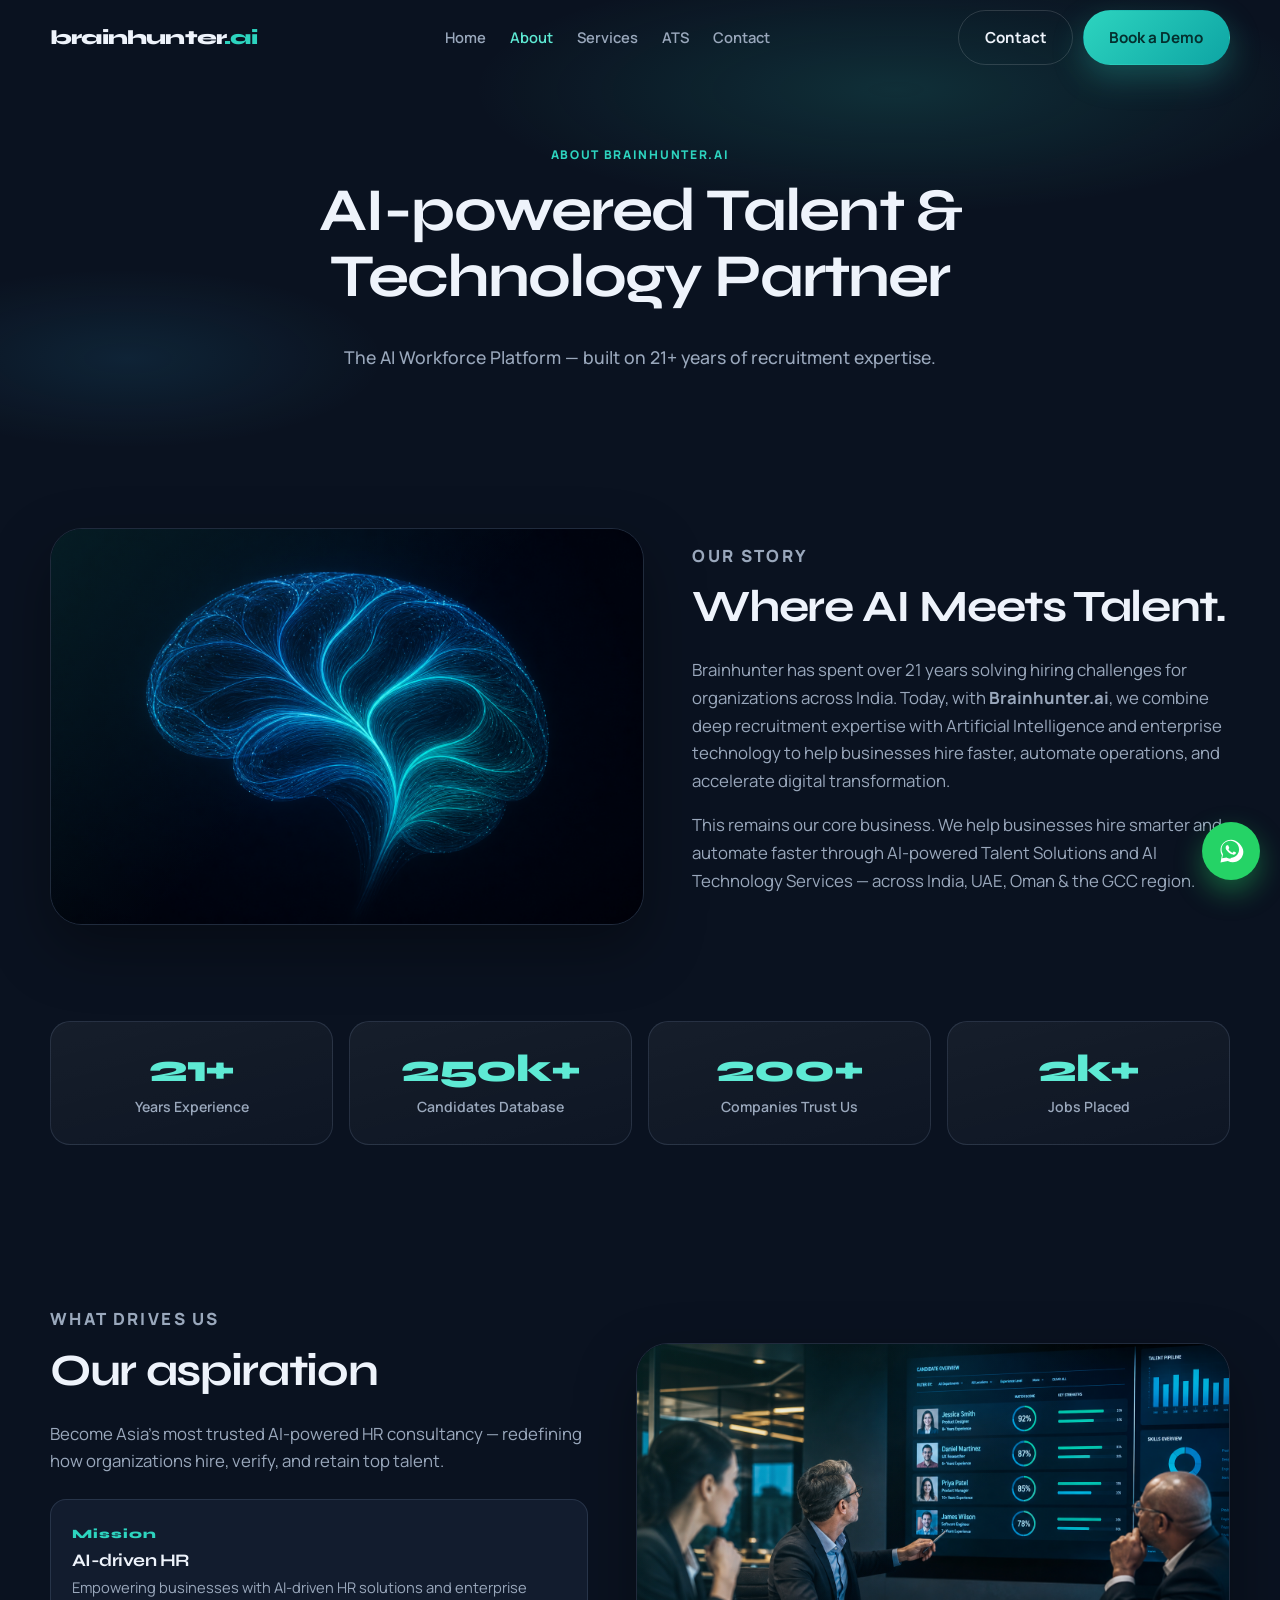
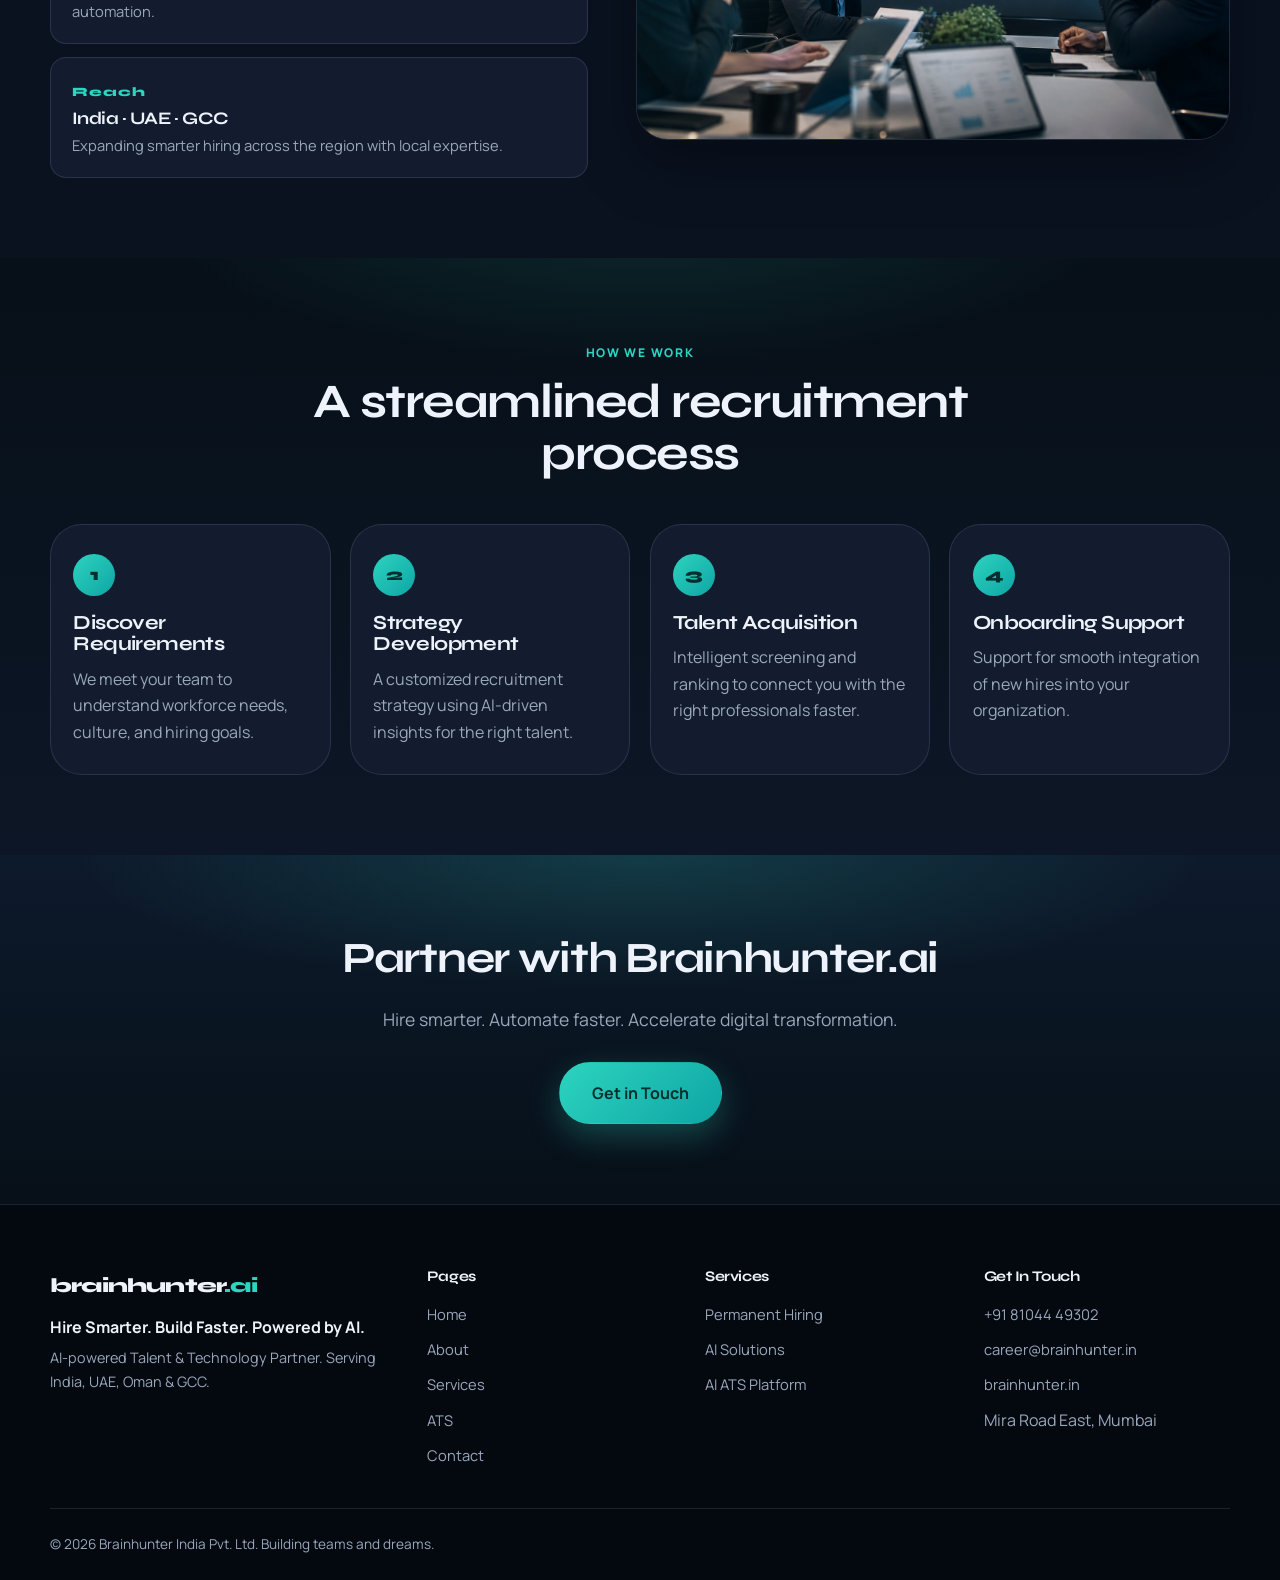
==== about.html @ 352e3fd1 "Redesign Brainhunter.ai with modern creative UI and AI hero video Full-site dark creative redesign w" ====
<!DOCTYPE html>
<html lang="en">
<head>
  <meta charset="UTF-8" />
  <meta name="viewport" content="width=device-width, initial-scale=1.0" />
  <title>About — Brainhunter.ai</title>
  <meta name="description" content="Brainhunter has spent over 21 years solving hiring challenges. Brainhunter.ai combines recruitment expertise with AI and enterprise technology." />
  <link rel="icon" href="assets/favicon.svg" type="image/svg+xml" />
  <link rel="preconnect" href="https://fonts.googleapis.com" />
  <link rel="preconnect" href="https://fonts.gstatic.com" crossorigin />
  <link href="https://fonts.googleapis.com/css2?family=Manrope:wght@400;500;600;700;800&family=Syne:wght@600;700;800&display=swap" rel="stylesheet" />
  <link rel="stylesheet" href="css/styles.css" />
</head>
<body data-page="about">
  <header class="site-header" id="top">
    <div class="container header-inner">
      <a class="logo" href="index.html" aria-label="Brainhunter.ai home">
        <span class="logo-name">brainhunter<span class="logo-dot">.ai</span></span>
      </a>
      <nav class="nav" id="nav" aria-label="Primary">
        <a href="index.html" data-nav="home">Home</a>
        <a href="about.html" data-nav="about">About</a>
        <a href="services.html" data-nav="services">Services</a>
        <a href="ats.html" data-nav="ats">ATS</a>
        <a href="contact.html" data-nav="contact">Contact</a>
      </nav>
      <div class="header-actions">
        <a class="btn btn-ghost" href="contact.html">Contact</a>
        <a class="btn btn-primary" href="contact.html">Book a Demo</a>
        <button class="nav-toggle" id="navToggle" aria-label="Open menu" aria-expanded="false"><span></span><span></span><span></span></button>
      </div>
    </div>
  </header>

  <main>
    <section class="page-hero">
      <div class="container page-hero-inner reveal">
        <p class="eyebrow">About Brainhunter.ai</p>
        <h1>AI-powered Talent &amp; Technology Partner</h1>
        <p class="page-lead">The AI Workforce Platform — built on 21+ years of recruitment expertise.</p>
      </div>
    </section>

    <section class="split">
      <div class="container split-grid">
        <div class="split-media reveal">
          <img src="assets/img-neural.jpg" alt="Abstract neural pathways representing Brainhunter AI" />
        </div>
        <div class="split-copy reveal">
          <p class="eyebrow">Our Story</p>
          <h2>Where AI Meets Talent.</h2>
          <p>
            Brainhunter has spent over 21 years solving hiring challenges for organizations across India.
            Today, with <strong>Brainhunter.ai</strong>, we combine deep recruitment expertise with Artificial Intelligence
            and enterprise technology to help businesses hire faster, automate operations, and accelerate digital transformation.
          </p>
          <p>
            This remains our core business. We help businesses hire smarter and automate faster through
            AI-powered Talent Solutions and AI Technology Services — across India, UAE, Oman &amp; the GCC region.
          </p>
        </div>
      </div>
    </section>

    <section class="stats">
      <div class="container stats-grid">
        <div class="stat reveal"><div class="stat-value">21+</div><div class="stat-label">Years Experience</div></div>
        <div class="stat reveal"><div class="stat-value">250k+</div><div class="stat-label">Candidates Database</div></div>
        <div class="stat reveal"><div class="stat-value">200+</div><div class="stat-label">Companies Trust Us</div></div>
        <div class="stat reveal"><div class="stat-value">2k+</div><div class="stat-label">Jobs Placed</div></div>
      </div>
    </section>

    <section class="split">
      <div class="container split-grid reverse">
        <div class="split-media reveal">
          <img src="assets/img-talent.jpg" alt="Recruitment and talent strategy collaboration" />
        </div>
        <div class="split-copy reveal">
          <p class="eyebrow">What Drives Us</p>
          <h2>Our aspiration</h2>
          <p>Become Asia’s most trusted AI-powered HR consultancy — redefining how organizations hire, verify, and retain top talent.</p>
          <div class="pillars">
            <div class="pillar"><span class="pillar-num">Mission</span><h3>AI-driven HR</h3><p>Empowering businesses with AI-driven HR solutions and enterprise automation.</p></div>
            <div class="pillar"><span class="pillar-num">Reach</span><h3>India · UAE · GCC</h3><p>Expanding smarter hiring across the region with local expertise.</p></div>
          </div>
        </div>
      </div>
    </section>

    <section class="how band-dark">
      <div class="container">
        <div class="section-head reveal">
          <p class="eyebrow">How We Work</p>
          <h2>A streamlined recruitment process</h2>
        </div>
        <ol class="steps">
          <li class="step reveal"><span class="step-num">1</span><h3>Discover Requirements</h3><p>We meet your team to understand workforce needs, culture, and hiring goals.</p></li>
          <li class="step reveal"><span class="step-num">2</span><h3>Strategy Development</h3><p>A customized recruitment strategy using AI-driven insights for the right talent.</p></li>
          <li class="step reveal"><span class="step-num">3</span><h3>Talent Acquisition</h3><p>Intelligent screening and ranking to connect you with the right professionals faster.</p></li>
          <li class="step reveal"><span class="step-num">4</span><h3>Onboarding Support</h3><p>Support for smooth integration of new hires into your organization.</p></li>
        </ol>
      </div>
    </section>

    <section class="cta-band">
      <div class="container cta-inner reveal">
        <h2>Partner with Brainhunter.ai</h2>
        <p>Hire smarter. Automate faster. Accelerate digital transformation.</p>
        <a class="btn btn-primary btn-lg" href="contact.html">Get in Touch</a>
      </div>
    </section>
  </main>

  <footer class="site-footer">
    <div class="container footer-grid">
      <div class="footer-brand">
        <a class="logo" href="index.html"><span class="logo-name">brainhunter<span class="logo-dot">.ai</span></span></a>
        <p class="footer-tag">Hire Smarter. Build Faster. Powered by AI.</p>
        <p class="footer-desc">AI-powered Talent &amp; Technology Partner. Serving India, UAE, Oman &amp; GCC.</p>
      </div>
      <div><h4>Pages</h4><ul><li><a href="index.html">Home</a></li><li><a href="about.html">About</a></li><li><a href="services.html">Services</a></li><li><a href="ats.html">ATS</a></li><li><a href="contact.html">Contact</a></li></ul></div>
      <div><h4>Services</h4><ul><li><a href="services.html#talent">Permanent Hiring</a></li><li><a href="services.html#technology">AI Solutions</a></li><li><a href="ats.html">AI ATS Platform</a></li></ul></div>
      <div><h4>Get In Touch</h4><ul><li><a href="tel:+918104449302">+91 81044 49302</a></li><li><a href="mailto:career@brainhunter.in">career@brainhunter.in</a></li><li><a href="https://www.brainhunter.in/" target="_blank" rel="noopener">brainhunter.in</a></li><li>Mira Road East, Mumbai</li></ul></div>
    </div>
    <div class="container footer-bottom"><p>© <span id="year"></span> Brainhunter India Pvt. Ltd. Building teams and dreams.</p></div>
  </footer>

  <a class="whatsapp-float" href="https://wa.me/918104449302" target="_blank" rel="noopener" aria-label="Chat on WhatsApp">
    <svg viewBox="0 0 32 32" width="28" height="28" aria-hidden="true"><path fill="currentColor" d="M16.1 3C9.4 3 4 8.3 4 14.9c0 2.1.6 4.1 1.6 5.9L4 29l8.4-1.6c1.7.9 3.6 1.4 5.6 1.4 6.7 0 12.1-5.3 12.1-12S22.8 3 16.1 3zm0 21.9c-1.7 0-3.4-.5-4.9-1.3l-.3-.2-5 1 1-4.8-.2-.3c-1-1.5-1.5-3.3-1.5-5.1 0-5.4 4.5-9.8 10-9.8s10 4.4 10 9.8-4.5 9.7-10.1 9.7zm5.5-7.3c-.3-.2-1.8-.9-2.1-1-.3-.1-.5-.2-.7.2-.2.3-.8 1-.9 1.1-.2.2-.3.2-.6 0-.3-.2-1.3-.5-2.4-1.5-.9-.8-1.5-1.8-1.7-2.1-.2-.3 0-.5.1-.6.1-.1.3-.3.4-.5.1-.2.2-.3.3-.5.1-.2 0-.4 0-.5 0-.2-.7-1.7-1-2.3-.2-.6-.5-.5-.7-.5h-.6c-.2 0-.5.1-.8.4-.3.3-1 1-1 2.4s1 2.8 1.2 3c.2.2 2 3.1 4.9 4.3 1.8.8 2.5.8 3.4.7.5-.1 1.8-.7 2-1.4.2-.7.2-1.3.2-1.4 0-.2-.2-.3-.5-.4z"/></svg>
  </a>
  <script src="js/main.js"></script>
</body>
</html>
---- css/styles.css ----
/* Brainhunter.ai — Modern creative design system */
:root {
  --deep: #050a12;
  --bg: #0a1220;
  --surface: #121c2e;
  --surface-2: #182338;
  --navy: #0e1a2e;
  --ink: #eef3fb;
  --muted: #9aa8bc;
  --line: rgba(148, 176, 210, 0.16);
  --cyan: #2dd4bf;
  --cyan-bright: #5eead4;
  --cyan-dim: rgba(45, 212, 191, 0.14);
  --steel: #38bdf8;
  --amber: #f59e0b;
  --white: #ffffff;
  --radius: 20px;
  --radius-lg: 32px;
  --header-h: 76px;
  --shadow: 0 24px 60px rgba(0, 0, 0, 0.35);
  --font-display: "Syne", system-ui, sans-serif;
  --font-body: "Manrope", system-ui, sans-serif;
  --ease: cubic-bezier(0.22, 1, 0.36, 1);
}

*,
*::before,
*::after { box-sizing: border-box; }

html { scroll-behavior: smooth; }

body {
  margin: 0;
  font-family: var(--font-body);
  color: var(--ink);
  background: var(--bg);
  line-height: 1.65;
  -webkit-font-smoothing: antialiased;
  overflow-x: hidden;
}

img { max-width: 100%; display: block; }
a { color: inherit; text-decoration: none; }
ul { list-style: none; margin: 0; padding: 0; }

h1, h2, h3, h4 {
  font-family: var(--font-display);
  line-height: 1.08;
  letter-spacing: -0.03em;
  margin: 0 0 0.55em;
  font-weight: 700;
}

p { margin: 0 0 1em; }

.container {
  width: min(1180px, calc(100% - 2.5rem));
  margin-inline: auto;
}

.sr-only {
  position: absolute; width: 1px; height: 1px; padding: 0; margin: -1px;
  overflow: hidden; clip: rect(0,0,0,0); border: 0;
}

/* Buttons */
.btn {
  display: inline-flex;
  align-items: center;
  justify-content: center;
  gap: 0.45rem;
  padding: 0.9rem 1.6rem;
  border-radius: 999px;
  font-family: var(--font-body);
  font-weight: 700;
  font-size: 0.95rem;
  border: 1.5px solid transparent;
  cursor: pointer;
  transition: transform 0.25s var(--ease), background 0.25s var(--ease),
    box-shadow 0.25s var(--ease), border-color 0.25s var(--ease), color 0.25s var(--ease);
}

.btn:hover { transform: translateY(-2px); }

.btn-primary {
  background: linear-gradient(135deg, var(--cyan) 0%, #0ea5a4 100%);
  color: #042f2e;
  box-shadow: 0 12px 32px rgba(45, 212, 191, 0.28);
}

.btn-primary:hover { box-shadow: 0 16px 40px rgba(45, 212, 191, 0.4); }

.btn-outline {
  background: rgba(255, 255, 255, 0.04);
  border-color: rgba(255, 255, 255, 0.22);
  color: var(--ink);
  backdrop-filter: blur(10px);
}

.btn-outline:hover { border-color: var(--cyan); color: var(--cyan-bright); }

.btn-ghost {
  background: transparent;
  border-color: rgba(255, 255, 255, 0.14);
  color: var(--ink);
}

.btn-lg { padding: 1.05rem 2rem; font-size: 1rem; }

/* Header */
.site-header {
  position: fixed;
  inset: 0 0 auto;
  z-index: 100;
  height: var(--header-h);
  background: transparent;
  transition: background 0.3s ease, border-color 0.3s ease, backdrop-filter 0.3s ease;
  border-bottom: 1px solid transparent;
}

.site-header.scrolled {
  background: rgba(5, 10, 18, 0.82);
  backdrop-filter: blur(18px);
  border-bottom-color: var(--line);
}

.header-inner {
  height: 100%;
  display: flex;
  align-items: center;
  justify-content: space-between;
  gap: 1rem;
}

.logo-name {
  font-family: var(--font-display);
  font-weight: 800;
  font-size: 1.25rem;
  letter-spacing: -0.04em;
  color: var(--ink);
  text-transform: lowercase;
}

.logo-dot { color: var(--cyan); }

.nav {
  display: flex;
  align-items: center;
  gap: 1.5rem;
}

.nav a {
  font-size: 0.92rem;
  font-weight: 600;
  color: var(--muted);
  transition: color 0.2s ease;
}

.nav a:hover,
.nav a.active { color: var(--cyan-bright); }

.header-actions {
  display: flex;
  align-items: center;
  gap: 0.6rem;
}

.nav-toggle {
  display: none;
  width: 42px;
  height: 42px;
  border: 1px solid var(--line);
  border-radius: 12px;
  background: rgba(255,255,255,0.04);
  padding: 0;
  flex-direction: column;
  align-items: center;
  justify-content: center;
  gap: 5px;
  cursor: pointer;
}

.nav-toggle span {
  display: block;
  width: 18px;
  height: 2px;
  background: var(--ink);
  border-radius: 2px;
  transition: transform 0.25s var(--ease), opacity 0.2s ease;
}

.nav-toggle[aria-expanded="true"] span:nth-child(1) { transform: translateY(7px) rotate(45deg); }
.nav-toggle[aria-expanded="true"] span:nth-child(2) { opacity: 0; }
.nav-toggle[aria-expanded="true"] span:nth-child(3) { transform: translateY(-7px) rotate(-45deg); }

/* ========== HOME HERO with AI video/canvas ========== */
.hero-ai {
  position: relative;
  min-height: 100vh;
  display: grid;
  align-items: center;
  padding: calc(var(--header-h) + 2.5rem) 0 4rem;
  overflow: hidden;
  isolation: isolate;
}

.hero-media {
  position: absolute;
  inset: 0;
  z-index: -2;
}

.hero-media video,
.hero-media .hero-poster {
  width: 100%;
  height: 100%;
  object-fit: cover;
}

.hero-media video.hero-video {
  position: absolute;
  inset: 0;
  z-index: 0;
}

.hero-poster {
  position: absolute;
  inset: 0;
  z-index: 0;
  background:
    linear-gradient(180deg, rgba(5,10,18,0.35) 0%, rgba(5,10,18,0.55) 100%),
    url("../assets/hero-ai-atmosphere.png") center / cover no-repeat;
}

#aiCanvas {
  position: absolute;
  inset: 0;
  width: 100%;
  height: 100%;
  z-index: -1;
  opacity: 0.85;
  pointer-events: none;
}

.hero-veil {
  position: absolute;
  inset: 0;
  z-index: 0;
  background:
    radial-gradient(ellipse 70% 55% at 50% 40%, rgba(45, 212, 191, 0.12), transparent 60%),
    linear-gradient(180deg, rgba(5,10,18,0.35) 0%, rgba(5,10,18,0.55) 55%, var(--bg) 100%);
  pointer-events: none;
}

.hero-ai .hero-content {
  position: relative;
  z-index: 1;
  text-align: center;
  max-width: 900px;
  margin: 0 auto;
}

.hero-brand {
  font-family: var(--font-display);
  font-weight: 800;
  font-size: clamp(1.6rem, 3.5vw, 2.4rem);
  letter-spacing: -0.04em;
  margin-bottom: 0.4rem;
  color: var(--ink);
  animation: riseIn 0.9s var(--ease) both;
}

.hero-kicker {
  color: var(--muted);
  letter-spacing: 0.12em;
  text-transform: uppercase;
  font-size: 0.78rem;
  font-weight: 700;
  margin-bottom: 1.4rem;
  animation: riseIn 0.9s var(--ease) 0.08s both;
}

.hero-ai h1 {
  font-size: clamp(2.8rem, 8vw, 5.4rem);
  margin-bottom: 1rem;
  animation: riseIn 0.9s var(--ease) 0.12s both;
}

.hero-ai h1 .accent {
  display: block;
  background: linear-gradient(105deg, var(--cyan-bright) 0%, var(--steel) 55%, #fff 100%);
  -webkit-background-clip: text;
  background-clip: text;
  color: transparent;
}

.hero-ai h1 .line { display: block; color: var(--ink); }

.hero-sub {
  max-width: 620px;
  margin: 0 auto 1.8rem;
  color: var(--muted);
  font-size: clamp(1rem, 1.6vw, 1.15rem);
  animation: riseIn 0.9s var(--ease) 0.18s both;
}

.hero-ctas {
  display: flex;
  justify-content: center;
  flex-wrap: wrap;
  gap: 0.85rem;
  margin-bottom: 0;
  animation: riseIn 0.9s var(--ease) 0.24s both;
}

.hero-scroll {
  position: absolute;
  bottom: 1.5rem;
  left: 50%;
  transform: translateX(-50%);
  color: var(--muted);
  font-size: 0.75rem;
  letter-spacing: 0.14em;
  text-transform: uppercase;
  opacity: 0.7;
}

@keyframes riseIn {
  from { opacity: 0; transform: translateY(28px); }
  to { opacity: 1; transform: translateY(0); }
}

/* Page hero (inner pages) */
.page-hero {
  position: relative;
  padding: calc(var(--header-h) + 4rem) 0 3.5rem;
  overflow: hidden;
  text-align: center;
  background:
    radial-gradient(ellipse 60% 50% at 70% 20%, rgba(45, 212, 191, 0.15), transparent 55%),
    radial-gradient(ellipse 40% 40% at 10% 80%, rgba(56, 189, 248, 0.1), transparent 50%),
    var(--bg);
}

.page-hero-inner { max-width: 760px; position: relative; z-index: 1; }

.page-hero h1 {
  font-size: clamp(2.2rem, 5.5vw, 3.8rem);
  color: var(--ink);
}

.page-lead {
  color: var(--muted);
  font-size: 1.1rem;
  margin: 0 auto 1.25rem;
  max-width: 620px;
  font-weight: 500;
}

.eyebrow {
  display: inline-block;
  font-size: 0.75rem;
  font-weight: 800;
  letter-spacing: 0.14em;
  text-transform: uppercase;
  color: var(--cyan);
  margin-bottom: 0.85rem;
}

/* Showcase strip under home hero */
.showcase {
  padding: 0 0 4rem;
  margin-top: -2rem;
  position: relative;
  z-index: 2;
}

.showcase-frame {
  border-radius: var(--radius-lg);
  overflow: hidden;
  border: 1px solid rgba(45, 212, 191, 0.28);
  box-shadow: var(--shadow), 0 0 0 1px rgba(255,255,255,0.04);
  background: var(--surface);
}

.showcase-frame img {
  width: 100%;
  aspect-ratio: 16 / 9;
  object-fit: cover;
}

/* Stats */
.stats {
  padding: 1rem 0 5rem;
}

.stats-grid {
  display: grid;
  grid-template-columns: repeat(4, 1fr);
  gap: 1rem;
}

.stat {
  padding: 1.6rem 1.2rem;
  border-radius: var(--radius);
  background: linear-gradient(165deg, rgba(255,255,255,0.05), rgba(255,255,255,0.02));
  border: 1px solid var(--line);
  text-align: center;
  transition: transform 0.3s var(--ease), border-color 0.3s var(--ease);
}

.stat:hover {
  transform: translateY(-4px);
  border-color: rgba(45, 212, 191, 0.4);
}

.stat-value {
  font-family: var(--font-display);
  font-size: clamp(1.9rem, 3vw, 2.6rem);
  font-weight: 800;
  color: var(--cyan-bright);
  letter-spacing: -0.03em;
  line-height: 1.1;
  margin-bottom: 0.35rem;
}

.stat-label {
  font-size: 0.88rem;
  color: var(--muted);
  font-weight: 600;
}

/* Split feature sections */
.split {
  padding: 5rem 0;
}

.split-grid {
  display: grid;
  grid-template-columns: 1.05fr 0.95fr;
  gap: 3rem;
  align-items: center;
}

.split-grid.reverse { direction: rtl; }
.split-grid.reverse > * { direction: ltr; }

.split-media {
  position: relative;
  border-radius: var(--radius-lg);
  overflow: hidden;
  min-height: 360px;
  border: 1px solid var(--line);
  box-shadow: var(--shadow);
}

.split-media img {
  width: 100%;
  height: 100%;
  min-height: 360px;
  object-fit: cover;
}

.split-media::after {
  content: "";
  position: absolute;
  inset: 0;
  background: linear-gradient(135deg, rgba(45,212,191,0.12), transparent 50%);
  pointer-events: none;
}

.split-copy h2 {
  font-size: clamp(1.9rem, 3.5vw, 2.8rem);
  color: var(--ink);
}

.split-copy p { color: var(--muted); font-size: 1.05rem; }

.pillars {
  display: grid;
  gap: 0.85rem;
  margin-top: 1.5rem;
}

.pillar {
  padding: 1.2rem 1.3rem;
  border-radius: 16px;
  background: var(--surface);
  border: 1px solid var(--line);
}

.pillar-num {
  font-family: var(--font-display);
  font-weight: 800;
  font-size: 0.8rem;
  color: var(--cyan);
  letter-spacing: 0.08em;
}

.pillar h3 {
  font-size: 1.1rem;
  margin: 0.35rem 0 0.3rem;
  color: var(--ink);
}

.pillar p {
  margin: 0;
  color: var(--muted);
  font-size: 0.92rem;
}

/* Solutions / offerings */
.section-head {
  text-align: center;
  max-width: 680px;
  margin: 0 auto 2.75rem;
}

.section-head h2 {
  font-size: clamp(1.9rem, 4vw, 3rem);
  color: var(--ink);
}

.section-sub {
  color: var(--muted);
  font-size: 1.05rem;
  margin: 0;
}

.solutions {
  padding: 5rem 0;
  background:
    radial-gradient(ellipse 50% 40% at 50% 0%, rgba(45, 212, 191, 0.08), transparent 60%),
    var(--bg);
}

.solution-cards {
  display: grid;
  grid-template-columns: 1fr 1fr;
  gap: 1.25rem;
}

.solution-card {
  display: block;
  padding: 0;
  border-radius: var(--radius-lg);
  overflow: hidden;
  border: 1px solid var(--line);
  background: var(--surface);
  transition: transform 0.35s var(--ease), border-color 0.35s var(--ease), box-shadow 0.35s var(--ease);
}

.solution-card:hover {
  transform: translateY(-6px);
  border-color: rgba(45, 212, 191, 0.4);
  box-shadow: var(--shadow);
}

.solution-card img {
  width: 100%;
  height: 200px;
  object-fit: cover;
}

.solution-body { padding: 1.6rem 1.7rem 1.8rem; }

.solution-card h3 {
  font-size: 1.45rem;
  color: var(--ink);
  margin-bottom: 0.45rem;
}

.solution-card p { color: var(--muted); margin-bottom: 1rem; }

.link-arrow {
  font-weight: 700;
  color: var(--cyan);
  font-size: 0.95rem;
}

.link-arrow::after {
  content: " →";
  transition: margin-left 0.2s var(--ease);
}

.solution-card:hover .link-arrow::after { margin-left: 5px; }

.offerings { padding: 5rem 0; }

.band-dark {
  background:
    radial-gradient(ellipse 70% 50% at 50% -10%, rgba(45, 212, 191, 0.14), transparent 55%),
    linear-gradient(180deg, #071018 0%, #0c1626 100%);
}

.offer-grid {
  display: grid;
  grid-template-columns: repeat(4, 1fr);
  gap: 1rem;
}

.offer {
  padding: 1.35rem 1.2rem;
  border-radius: var(--radius);
  background: rgba(255, 255, 255, 0.03);
  border: 1px solid var(--line);
  transition: background 0.3s var(--ease), transform 0.3s var(--ease), border-color 0.3s var(--ease);
}

.offer:hover {
  background: rgba(45, 212, 191, 0.06);
  border-color: rgba(45, 212, 191, 0.35);
  transform: translateY(-3px);
}

.offer h3 {
  font-size: 1.05rem;
  margin-bottom: 0.4rem;
  color: var(--ink);
}

.offer p {
  margin: 0;
  font-size: 0.9rem;
  color: var(--muted);
}

.section-cta {
  display: flex;
  justify-content: center;
  flex-wrap: wrap;
  gap: 0.85rem;
  margin-top: 2.5rem;
}

/* How / steps */
.how { padding: 5rem 0; }

.steps {
  display: grid;
  grid-template-columns: repeat(auto-fit, minmax(200px, 1fr));
  gap: 1.2rem;
  margin: 0;
  padding: 0;
  list-style: none;
}

.step {
  padding: 1.8rem 1.4rem;
  border-radius: var(--radius-lg);
  background: var(--surface);
  border: 1px solid var(--line);
}

.step-num {
  display: inline-grid;
  place-items: center;
  width: 42px;
  height: 42px;
  border-radius: 50%;
  background: linear-gradient(135deg, var(--cyan), #0ea5a4);
  color: #042f2e;
  font-family: var(--font-display);
  font-weight: 800;
  font-size: 1.05rem;
  margin-bottom: 1rem;
}

.step h3 { font-size: 1.25rem; color: var(--ink); }
.step p { margin: 0; color: var(--muted); }

/* Marquee */
.marquee-wrap {
  padding: 1.5rem 0;
  border-block: 1px solid var(--line);
  overflow: hidden;
  background: rgba(255,255,255,0.02);
}

.marquee {
  display: flex;
  gap: 2.5rem;
  width: max-content;
  animation: marquee 28s linear infinite;
  font-family: var(--font-display);
  font-weight: 700;
  font-size: 1rem;
  color: var(--muted);
  letter-spacing: 0.04em;
  text-transform: uppercase;
}

.marquee span { white-space: nowrap; }
.marquee span::before {
  content: "◆";
  color: var(--cyan);
  margin-right: 2.5rem;
  font-size: 0.65rem;
}

@keyframes marquee {
  from { transform: translateX(0); }
  to { transform: translateX(-50%); }
}

/* CTA / Contact */
.cta-band {
  padding: 5rem 0;
  background:
    radial-gradient(ellipse 80% 70% at 50% 0%, rgba(45, 212, 191, 0.18), transparent 55%),
    linear-gradient(180deg, #0d1a2c 0%, #071018 100%);
  text-align: center;
}

.cta-inner { max-width: 720px; }

.cta-inner h2 {
  font-size: clamp(1.8rem, 3.5vw, 2.7rem);
  color: var(--ink);
}

.cta-inner > p {
  color: var(--muted);
  font-size: 1.1rem;
  margin-bottom: 1.75rem;
}

.contact-page { padding: 2rem 0 5rem; }

.contact-grid {
  display: grid;
  grid-template-columns: 0.9fr 1.1fr;
  gap: 1.5rem;
  align-items: start;
}

.contact-info,
.contact-form-wrap {
  background: var(--surface);
  border: 1px solid var(--line);
  border-radius: var(--radius-lg);
  padding: 2rem;
  box-shadow: var(--shadow);
}

.contact-visual {
  border-radius: var(--radius-lg);
  overflow: hidden;
  margin-bottom: 1.25rem;
  border: 1px solid var(--line);
}

.contact-visual img {
  width: 100%;
  height: 180px;
  object-fit: cover;
}

.contact-info h2,
.contact-form-wrap h2 {
  font-size: 1.45rem;
  color: var(--ink);
}

.contact-info > p { color: var(--muted); margin-bottom: 1.4rem; }

.contact-list { display: grid; gap: 1rem; }

.contact-label {
  display: block;
  font-size: 0.72rem;
  font-weight: 800;
  letter-spacing: 0.08em;
  text-transform: uppercase;
  color: var(--cyan);
  margin-bottom: 0.2rem;
}

.contact-list a {
  color: var(--ink);
  font-weight: 700;
}

.contact-list a:hover { color: var(--cyan-bright); }

.contact-form {
  display: grid;
  gap: 0.85rem;
  margin-top: 1.2rem;
}

.form-row {
  display: grid;
  grid-template-columns: 1fr 1fr;
  gap: 0.85rem;
}

.form-row.single { grid-template-columns: 1fr; }

.contact-form input,
.contact-form select,
.contact-form textarea {
  width: 100%;
  padding: 0.95rem 1.1rem;
  border-radius: 14px;
  border: 1.5px solid var(--line);
  background: rgba(255, 255, 255, 0.04);
  font-family: var(--font-body);
  font-size: 0.98rem;
  color: var(--ink);
  outline: none;
  transition: border-color 0.2s ease, box-shadow 0.2s ease;
}

.contact-form textarea { resize: vertical; }

.contact-form input:focus,
.contact-form select:focus,
.contact-form textarea:focus {
  border-color: var(--cyan);
  box-shadow: 0 0 0 4px rgba(45, 212, 191, 0.15);
}

.contact-form .btn { justify-self: start; border: none; }

.form-note {
  color: var(--cyan-bright);
  font-weight: 700;
  margin: 0.4rem 0 0;
}

/* FAQ */
.faq { padding: 5rem 0; }

.faq-list {
  max-width: 760px;
  margin: 0 auto;
  display: grid;
  gap: 0.75rem;
}

.faq-item {
  background: var(--surface);
  border: 1px solid var(--line);
  border-radius: var(--radius);
  padding: 0.2rem 1.25rem;
}

.faq-item summary {
  cursor: pointer;
  list-style: none;
  font-family: var(--font-display);
  font-weight: 700;
  font-size: 1.05rem;
  color: var(--ink);
  padding: 1.1rem 0;
  position: relative;
  padding-right: 2rem;
}

.faq-item summary::-webkit-details-marker { display: none; }

.faq-item summary::after {
  content: "+";
  position: absolute;
  right: 0;
  top: 50%;
  transform: translateY(-50%);
  font-size: 1.4rem;
  color: var(--cyan);
}

.faq-item[open] summary::after { content: "–"; }

.faq-item p {
  color: var(--muted);
  padding-bottom: 1.1rem;
  margin: 0;
}

/* Footer */
.site-footer {
  background: #04080f;
  color: var(--muted);
  padding: 4rem 0 1.5rem;
  border-top: 1px solid var(--line);
}

.footer-grid {
  display: grid;
  grid-template-columns: 1.4fr 1fr 1fr 1fr;
  gap: 2rem;
  padding-bottom: 2.5rem;
  border-bottom: 1px solid var(--line);
}

.footer-tag {
  color: var(--ink);
  font-weight: 700;
  margin: 0.75rem 0 0.35rem;
}

.footer-desc { font-size: 0.9rem; margin: 0; }

.site-footer h4 {
  color: var(--ink);
  font-size: 0.92rem;
  margin-bottom: 1rem;
}

.site-footer li + li { margin-top: 0.55rem; }

.site-footer a {
  font-size: 0.92rem;
  transition: color 0.2s ease;
}

.site-footer a:hover { color: var(--cyan-bright); }

.footer-bottom { padding-top: 1.5rem; }
.footer-bottom p { margin: 0; font-size: 0.85rem; }

/* WhatsApp */
.whatsapp-float {
  position: fixed;
  right: 1.25rem;
  bottom: 1.25rem;
  z-index: 200;
  width: 58px;
  height: 58px;
  border-radius: 50%;
  display: grid;
  place-items: center;
  background: #25d366;
  color: #fff;
  box-shadow: 0 12px 28px rgba(37, 211, 102, 0.4);
  transition: transform 0.25s var(--ease);
}

.whatsapp-float:hover { transform: translateY(-3px) scale(1.04); }

/* Reveal */
.reveal {
  opacity: 0;
  transform: translateY(24px);
  transition: opacity 0.7s var(--ease), transform 0.7s var(--ease);
}

.reveal.visible {
  opacity: 1;
  transform: translateY(0);
}

/* Gallery strip */
.gallery {
  padding: 2rem 0 5rem;
}

.gallery-grid {
  display: grid;
  grid-template-columns: 1.2fr 0.8fr;
  gap: 1rem;
}

.gallery-grid img {
  width: 100%;
  height: 280px;
  object-fit: cover;
  border-radius: var(--radius-lg);
  border: 1px solid var(--line);
}

.gallery-stack {
  display: grid;
  gap: 1rem;
}

.gallery-stack img { height: 134px; }

/* Responsive */
@media (max-width: 960px) {
  .stats-grid,
  .offer-grid { grid-template-columns: repeat(2, 1fr); }

  .split-grid,
  .split-grid.reverse,
  .solution-cards,
  .footer-grid,
  .contact-grid,
  .gallery-grid {
    grid-template-columns: 1fr;
    direction: ltr;
  }

  .nav {
    display: none;
    position: absolute;
    top: var(--header-h);
    left: 0;
    right: 0;
    flex-direction: column;
    align-items: stretch;
    gap: 0;
    background: rgba(5, 10, 18, 0.97);
    border-bottom: 1px solid var(--line);
    padding: 0.75rem 1.25rem 1.25rem;
  }

  .nav.open { display: flex; }
  .nav a {
    padding: 0.85rem 0.5rem;
    border-bottom: 1px solid var(--line);
  }
  .nav-toggle { display: inline-flex; }
  .header-actions .btn-ghost { display: none; }
}

@media (max-width: 640px) {
  .container { width: min(100% - 1.5rem, 1180px); }
  .stats-grid,
  .offer-grid,
  .form-row { grid-template-columns: 1fr; }
  .header-actions .btn-primary { display: none; }
  .hero-ctas { flex-direction: column; align-items: stretch; }
  .hero-ctas .btn { width: 100%; }
  .whatsapp-float { right: 1rem; bottom: 1rem; width: 52px; height: 52px; }
  .gallery-grid img,
  .gallery-stack img { height: 200px; }
}

@media (prefers-reduced-motion: reduce) {
  html { scroll-behavior: auto; }
  .reveal, .btn, .stat, .offer, .solution-card, .marquee, .whatsapp-float {
    transition: none !important;
    animation: none !important;
  }
  .reveal { opacity: 1; transform: none; }
  #aiCanvas { display: none; }
}
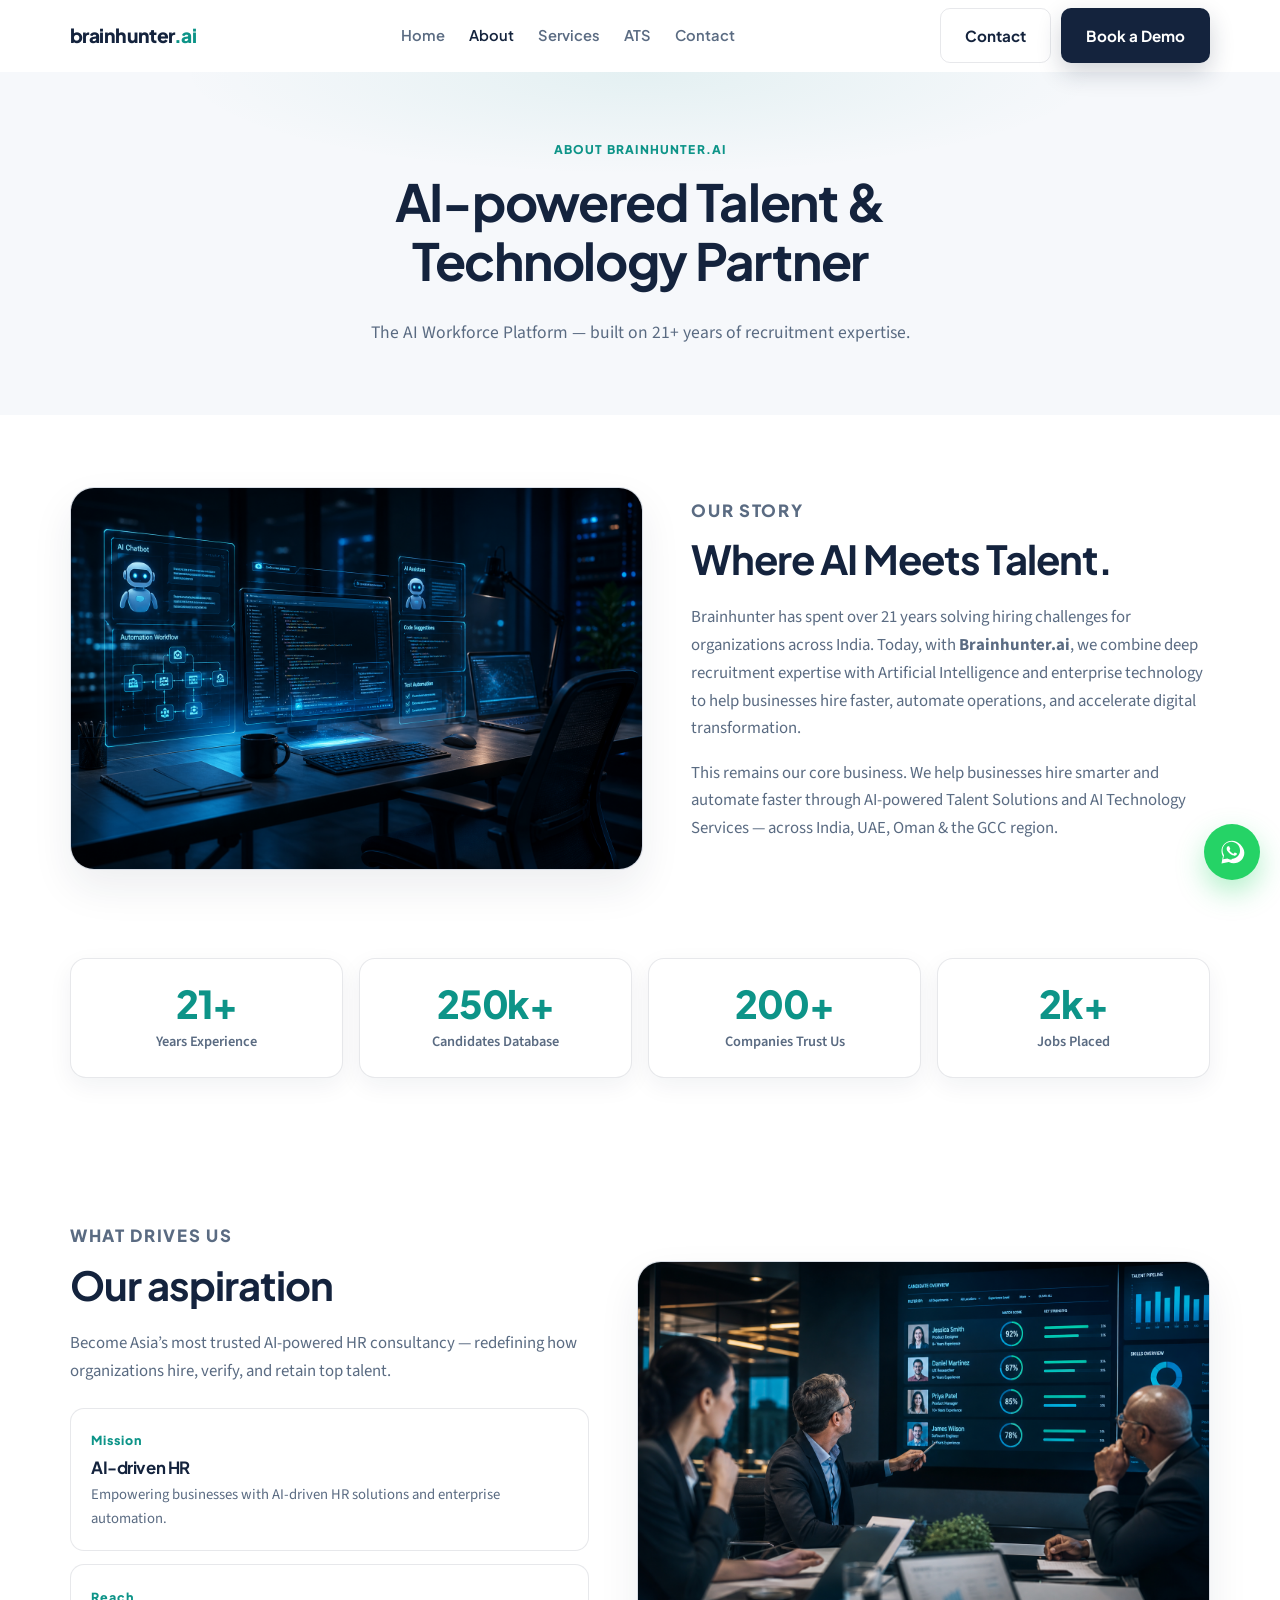
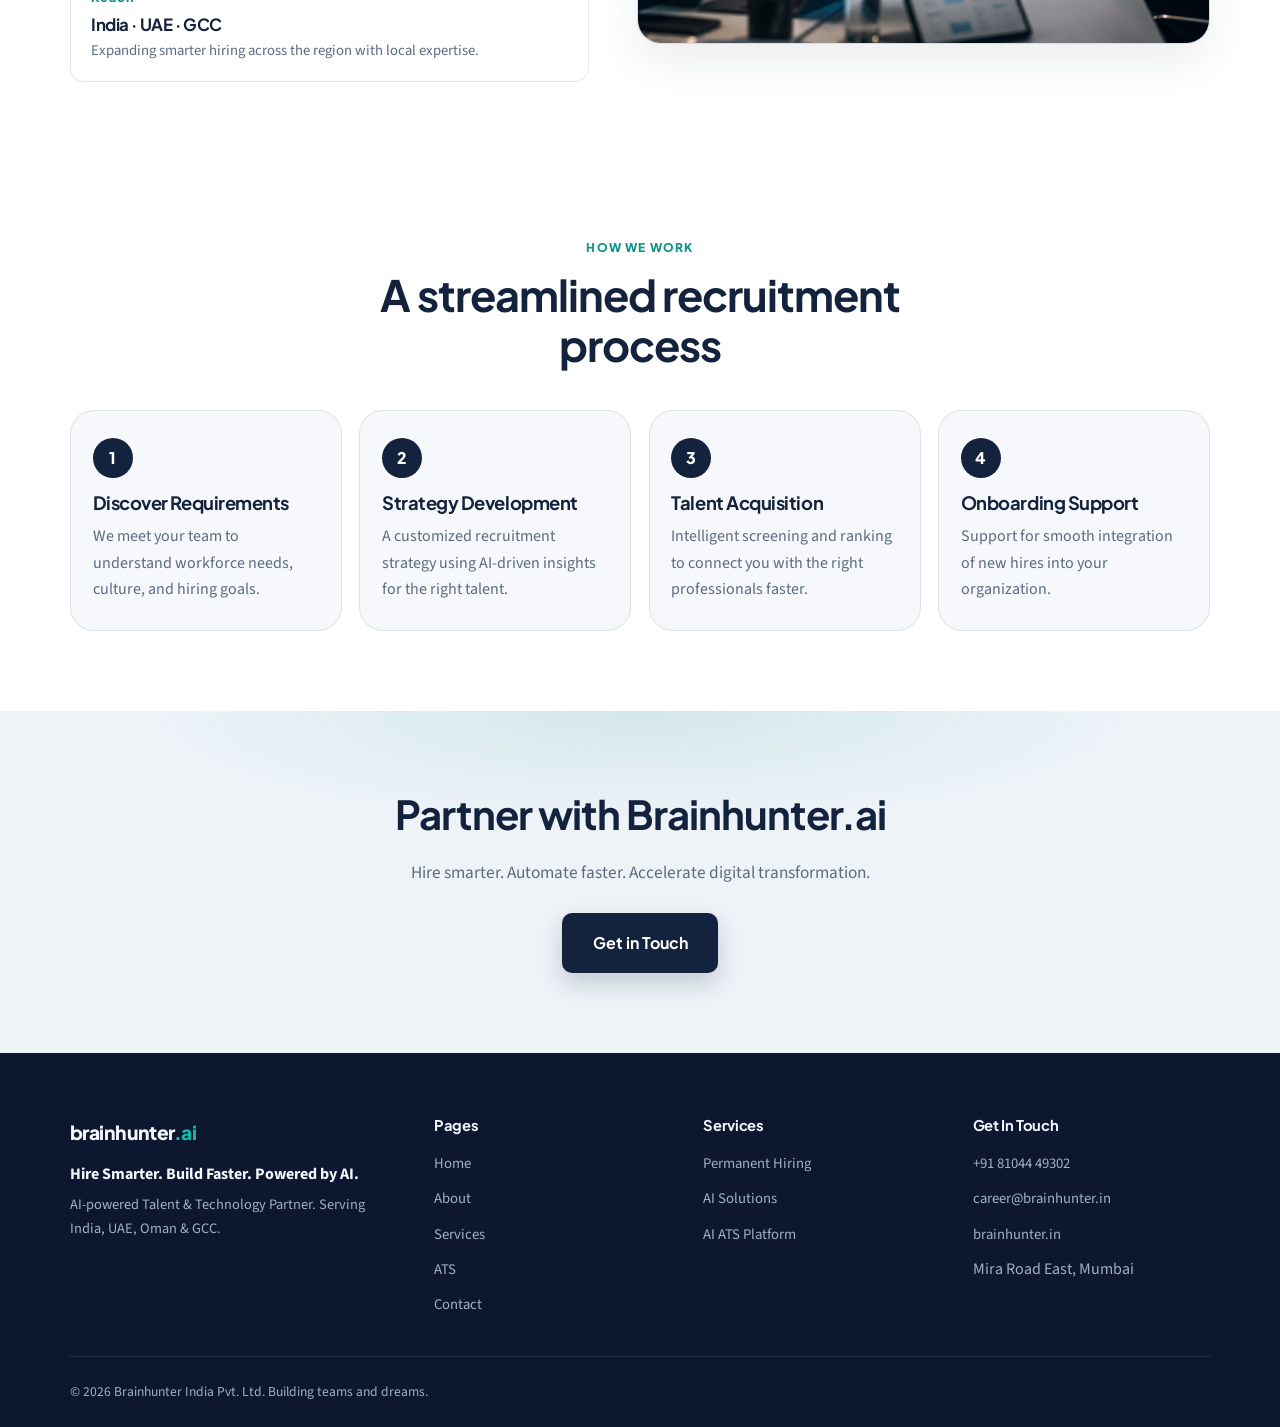
==== commit 4e49efc7: "Switch to professional light UI with creative home hero Replace dark theme with white backgrounds, P" ====
--- a/about.html
+++ b/about.html
@@ -8,7 +8,7 @@
   <link rel="icon" href="assets/favicon.svg" type="image/svg+xml" />
   <link rel="preconnect" href="https://fonts.googleapis.com" />
   <link rel="preconnect" href="https://fonts.gstatic.com" crossorigin />
-  <link href="https://fonts.googleapis.com/css2?family=Manrope:wght@400;500;600;700;800&family=Syne:wght@600;700;800&display=swap" rel="stylesheet" />
+  <link href="https://fonts.googleapis.com/css2?family=Plus+Jakarta+Sans:wght@500;600;700;800&family=Source+Sans+3:wght@400;500;600;700&display=swap" rel="stylesheet" />
   <link rel="stylesheet" href="css/styles.css" />
 </head>
 <body data-page="about">
@@ -44,7 +44,7 @@
     <section class="split">
       <div class="container split-grid">
         <div class="split-media reveal">
-          <img src="assets/img-neural.jpg" alt="Abstract neural pathways representing Brainhunter AI" />
+          <img src="assets/img-ai-tech.jpg" alt="AI technology and intelligent systems" />
         </div>
         <div class="split-copy reveal">
           <p class="eyebrow">Our Story</p>
@@ -88,7 +88,7 @@
       </div>
     </section>
 
-    <section class="how band-dark">
+    <section class="how">
       <div class="container">
         <div class="section-head reveal">
           <p class="eyebrow">How We Work</p>
--- a/css/styles.css
+++ b/css/styles.css
@@ -1,32 +1,30 @@
-/* Brainhunter.ai — Modern creative design system */
+/* Brainhunter.ai — Professional light design */
 :root {
-  --deep: #050a12;
-  --bg: #0a1220;
-  --surface: #121c2e;
-  --surface-2: #182338;
-  --navy: #0e1a2e;
-  --ink: #eef3fb;
-  --muted: #9aa8bc;
-  --line: rgba(148, 176, 210, 0.16);
-  --cyan: #2dd4bf;
-  --cyan-bright: #5eead4;
-  --cyan-dim: rgba(45, 212, 191, 0.14);
-  --steel: #38bdf8;
-  --amber: #f59e0b;
+  --bg: #ffffff;
+  --bg-soft: #f6f8fb;
+  --bg-mist: #eef3f8;
+  --surface: #ffffff;
+  --navy: #14233d;
+  --navy-deep: #0d1830;
+  --ink: #152033;
+  --muted: #5a6b82;
+  --line: rgba(20, 35, 61, 0.1);
+  --teal: #0d9488;
+  --teal-bright: #14b8a6;
+  --teal-soft: #ccfbf1;
+  --steel: #2563eb;
   --white: #ffffff;
-  --radius: 20px;
-  --radius-lg: 32px;
-  --header-h: 76px;
-  --shadow: 0 24px 60px rgba(0, 0, 0, 0.35);
-  --font-display: "Syne", system-ui, sans-serif;
-  --font-body: "Manrope", system-ui, sans-serif;
+  --radius: 16px;
+  --radius-lg: 24px;
+  --header-h: 72px;
+  --shadow: 0 18px 40px rgba(20, 35, 61, 0.08);
+  --shadow-soft: 0 8px 24px rgba(20, 35, 61, 0.06);
+  --font-display: "Plus Jakarta Sans", system-ui, sans-serif;
+  --font-body: "Source Sans 3", system-ui, sans-serif;
   --ease: cubic-bezier(0.22, 1, 0.36, 1);
 }
 
-*,
-*::before,
-*::after { box-sizing: border-box; }
-
+*, *::before, *::after { box-sizing: border-box; }
 html { scroll-behavior: smooth; }
 
 body {
@@ -45,16 +43,17 @@
 
 h1, h2, h3, h4 {
   font-family: var(--font-display);
-  line-height: 1.08;
-  letter-spacing: -0.03em;
+  line-height: 1.15;
+  letter-spacing: -0.025em;
   margin: 0 0 0.55em;
   font-weight: 700;
+  color: var(--navy);
 }
 
 p { margin: 0 0 1em; }
 
 .container {
-  width: min(1180px, calc(100% - 2.5rem));
+  width: min(1140px, calc(100% - 2.5rem));
   margin-inline: auto;
 }
 
@@ -68,10 +67,10 @@
   display: inline-flex;
   align-items: center;
   justify-content: center;
-  gap: 0.45rem;
-  padding: 0.9rem 1.6rem;
-  border-radius: 999px;
-  font-family: var(--font-body);
+  gap: 0.4rem;
+  padding: 0.85rem 1.5rem;
+  border-radius: 10px;
+  font-family: var(--font-display);
   font-weight: 700;
   font-size: 0.95rem;
   border: 1.5px solid transparent;
@@ -80,48 +79,56 @@
     box-shadow 0.25s var(--ease), border-color 0.25s var(--ease), color 0.25s var(--ease);
 }
 
-.btn:hover { transform: translateY(-2px); }
+.btn:hover { transform: translateY(-1px); }
 
 .btn-primary {
-  background: linear-gradient(135deg, var(--cyan) 0%, #0ea5a4 100%);
-  color: #042f2e;
-  box-shadow: 0 12px 32px rgba(45, 212, 191, 0.28);
-}
-
-.btn-primary:hover { box-shadow: 0 16px 40px rgba(45, 212, 191, 0.4); }
+  background: var(--navy);
+  color: var(--white);
+  box-shadow: 0 10px 24px rgba(20, 35, 61, 0.2);
+}
+
+.btn-primary:hover {
+  background: var(--navy-deep);
+  box-shadow: 0 14px 28px rgba(20, 35, 61, 0.28);
+}
 
 .btn-outline {
-  background: rgba(255, 255, 255, 0.04);
-  border-color: rgba(255, 255, 255, 0.22);
-  color: var(--ink);
-  backdrop-filter: blur(10px);
-}
-
-.btn-outline:hover { border-color: var(--cyan); color: var(--cyan-bright); }
+  background: var(--white);
+  border-color: var(--line);
+  color: var(--navy);
+}
+
+.btn-outline:hover { border-color: var(--navy); }
 
 .btn-ghost {
   background: transparent;
-  border-color: rgba(255, 255, 255, 0.14);
-  color: var(--ink);
-}
-
-.btn-lg { padding: 1.05rem 2rem; font-size: 1rem; }
+  border-color: var(--line);
+  color: var(--navy);
+}
+
+.btn-accent {
+  background: linear-gradient(135deg, var(--teal) 0%, #0f766e 100%);
+  color: var(--white);
+  box-shadow: 0 10px 24px rgba(13, 148, 136, 0.25);
+}
+
+.btn-lg { padding: 1rem 1.85rem; font-size: 1rem; }
 
 /* Header */
 .site-header {
-  position: fixed;
-  inset: 0 0 auto;
+  position: sticky;
+  top: 0;
   z-index: 100;
   height: var(--header-h);
-  background: transparent;
-  transition: background 0.3s ease, border-color 0.3s ease, backdrop-filter 0.3s ease;
+  background: rgba(255, 255, 255, 0.9);
+  backdrop-filter: blur(14px);
   border-bottom: 1px solid transparent;
+  transition: border-color 0.3s ease, box-shadow 0.3s ease;
 }
 
 .site-header.scrolled {
-  background: rgba(5, 10, 18, 0.82);
-  backdrop-filter: blur(18px);
   border-bottom-color: var(--line);
+  box-shadow: 0 4px 20px rgba(20, 35, 61, 0.04);
 }
 
 .header-inner {
@@ -135,13 +142,13 @@
 .logo-name {
   font-family: var(--font-display);
   font-weight: 800;
-  font-size: 1.25rem;
-  letter-spacing: -0.04em;
-  color: var(--ink);
+  font-size: 1.2rem;
+  letter-spacing: -0.03em;
+  color: var(--navy);
   text-transform: lowercase;
 }
 
-.logo-dot { color: var(--cyan); }
+.logo-dot { color: var(--teal); }
 
 .nav {
   display: flex;
@@ -150,6 +157,7 @@
 }
 
 .nav a {
+  font-family: var(--font-display);
   font-size: 0.92rem;
   font-weight: 600;
   color: var(--muted);
@@ -157,7 +165,7 @@
 }
 
 .nav a:hover,
-.nav a.active { color: var(--cyan-bright); }
+.nav a.active { color: var(--navy); }
 
 .header-actions {
   display: flex;
@@ -170,8 +178,8 @@
   width: 42px;
   height: 42px;
   border: 1px solid var(--line);
-  border-radius: 12px;
-  background: rgba(255,255,255,0.04);
+  border-radius: 10px;
+  background: var(--white);
   padding: 0;
   flex-direction: column;
   align-items: center;
@@ -184,7 +192,7 @@
   display: block;
   width: 18px;
   height: 2px;
-  background: var(--ink);
+  background: var(--navy);
   border-radius: 2px;
   transition: transform 0.25s var(--ease), opacity 0.2s ease;
 }
@@ -193,206 +201,230 @@
 .nav-toggle[aria-expanded="true"] span:nth-child(2) { opacity: 0; }
 .nav-toggle[aria-expanded="true"] span:nth-child(3) { transform: translateY(-7px) rotate(-45deg); }
 
-/* ========== HOME HERO with AI video/canvas ========== */
-.hero-ai {
+/* ========== Creative light HOME HERO ========== */
+.hero-home {
   position: relative;
-  min-height: 100vh;
-  display: grid;
+  min-height: min(92vh, 860px);
+  display: flex;
   align-items: center;
-  padding: calc(var(--header-h) + 2.5rem) 0 4rem;
+  padding: 3.5rem 0 4rem;
   overflow: hidden;
-  isolation: isolate;
-}
-
-.hero-media {
+  background:
+    radial-gradient(ellipse 55% 50% at 85% 20%, rgba(13, 148, 136, 0.1), transparent 55%),
+    radial-gradient(ellipse 45% 40% at 10% 80%, rgba(37, 99, 235, 0.06), transparent 50%),
+    linear-gradient(180deg, #f8fafc 0%, #ffffff 55%, #f6f8fb 100%);
+}
+
+.hero-home::before {
+  content: "";
   position: absolute;
   inset: 0;
-  z-index: -2;
-}
-
-.hero-media video,
-.hero-media .hero-poster {
-  width: 100%;
-  height: 100%;
-  object-fit: cover;
-}
-
-.hero-media video.hero-video {
+  background: url("../assets/hero-light-bg.png") center / cover no-repeat;
+  opacity: 0.28;
+  pointer-events: none;
+}
+
+.hero-orbit {
   position: absolute;
-  inset: 0;
-  z-index: 0;
-}
-
-.hero-poster {
+  width: 520px;
+  height: 520px;
+  border-radius: 50%;
+  border: 1px solid rgba(13, 148, 136, 0.15);
+  right: -80px;
+  top: 8%;
+  pointer-events: none;
+  animation: spinSlow 48s linear infinite;
+}
+
+.hero-orbit::before,
+.hero-orbit::after {
+  content: "";
   position: absolute;
-  inset: 0;
-  z-index: 0;
-  background:
-    linear-gradient(180deg, rgba(5,10,18,0.35) 0%, rgba(5,10,18,0.55) 100%),
-    url("../assets/hero-ai-atmosphere.png") center / cover no-repeat;
-}
-
-#aiCanvas {
-  position: absolute;
-  inset: 0;
-  width: 100%;
-  height: 100%;
-  z-index: -1;
-  opacity: 0.85;
-  pointer-events: none;
-}
-
-.hero-veil {
-  position: absolute;
-  inset: 0;
-  z-index: 0;
-  background:
-    radial-gradient(ellipse 70% 55% at 50% 40%, rgba(45, 212, 191, 0.12), transparent 60%),
-    linear-gradient(180deg, rgba(5,10,18,0.35) 0%, rgba(5,10,18,0.55) 55%, var(--bg) 100%);
-  pointer-events: none;
-}
-
-.hero-ai .hero-content {
+  border-radius: 50%;
+  background: var(--teal);
+}
+
+.hero-orbit::before {
+  width: 10px; height: 10px; top: 12%; left: 50%;
+  box-shadow: 0 0 0 6px rgba(13, 148, 136, 0.15);
+}
+
+.hero-orbit::after {
+  width: 7px; height: 7px; bottom: 18%; right: 22%;
+  background: var(--steel);
+  box-shadow: 0 0 0 5px rgba(37, 99, 235, 0.12);
+}
+
+@keyframes spinSlow {
+  to { transform: rotate(360deg); }
+}
+
+.hero-home-grid {
   position: relative;
   z-index: 1;
-  text-align: center;
-  max-width: 900px;
-  margin: 0 auto;
-}
+  display: grid;
+  grid-template-columns: 1.05fr 0.95fr;
+  gap: 3rem;
+  align-items: center;
+}
+
+.hero-copy { max-width: 560px; }
 
 .hero-brand {
   font-family: var(--font-display);
   font-weight: 800;
-  font-size: clamp(1.6rem, 3.5vw, 2.4rem);
-  letter-spacing: -0.04em;
-  margin-bottom: 0.4rem;
-  color: var(--ink);
-  animation: riseIn 0.9s var(--ease) both;
+  font-size: clamp(1.35rem, 2.4vw, 1.7rem);
+  letter-spacing: -0.03em;
+  color: var(--navy);
+  margin-bottom: 0.35rem;
 }
 
 .hero-kicker {
-  color: var(--muted);
-  letter-spacing: 0.12em;
-  text-transform: uppercase;
+  display: inline-flex;
+  align-items: center;
+  gap: 0.5rem;
+  font-family: var(--font-display);
   font-size: 0.78rem;
   font-weight: 700;
-  margin-bottom: 1.4rem;
-  animation: riseIn 0.9s var(--ease) 0.08s both;
-}
-
-.hero-ai h1 {
-  font-size: clamp(2.8rem, 8vw, 5.4rem);
+  letter-spacing: 0.08em;
+  text-transform: uppercase;
+  color: var(--teal);
+  margin-bottom: 1.1rem;
+}
+
+.hero-kicker::before {
+  content: "";
+  width: 28px;
+  height: 2px;
+  background: var(--teal);
+}
+
+.hero-home h1 {
+  font-size: clamp(2.6rem, 5.5vw, 4.1rem);
   margin-bottom: 1rem;
-  animation: riseIn 0.9s var(--ease) 0.12s both;
-}
-
-.hero-ai h1 .accent {
+  color: var(--navy);
+}
+
+.hero-home h1 .accent {
   display: block;
-  background: linear-gradient(105deg, var(--cyan-bright) 0%, var(--steel) 55%, #fff 100%);
-  -webkit-background-clip: text;
-  background-clip: text;
-  color: transparent;
-}
-
-.hero-ai h1 .line { display: block; color: var(--ink); }
+  color: var(--teal);
+}
+
+.hero-home h1 .line { display: block; }
 
 .hero-sub {
-  max-width: 620px;
-  margin: 0 auto 1.8rem;
   color: var(--muted);
-  font-size: clamp(1rem, 1.6vw, 1.15rem);
-  animation: riseIn 0.9s var(--ease) 0.18s both;
+  font-size: 1.1rem;
+  max-width: 480px;
+  margin-bottom: 1.75rem;
 }
 
 .hero-ctas {
   display: flex;
-  justify-content: center;
   flex-wrap: wrap;
   gap: 0.85rem;
-  margin-bottom: 0;
-  animation: riseIn 0.9s var(--ease) 0.24s both;
-}
-
-.hero-scroll {
+  margin-bottom: 1.75rem;
+}
+
+.hero-trust {
+  display: flex;
+  flex-wrap: wrap;
+  gap: 1.25rem;
+  color: var(--muted);
+  font-size: 0.9rem;
+  font-weight: 600;
+}
+
+.hero-trust strong {
+  color: var(--navy);
+  font-weight: 800;
+}
+
+.hero-visual {
+  position: relative;
+}
+
+.hero-visual-frame {
+  position: relative;
+  border-radius: var(--radius-lg);
+  overflow: hidden;
+  background: var(--white);
+  border: 1px solid var(--line);
+  box-shadow: var(--shadow);
+  animation: floatSoft 5.5s ease-in-out infinite;
+}
+
+.hero-visual-frame img {
+  width: 100%;
+  aspect-ratio: 16 / 10;
+  object-fit: cover;
+}
+
+.hero-float-chip {
   position: absolute;
-  bottom: 1.5rem;
-  left: 50%;
-  transform: translateX(-50%);
-  color: var(--muted);
-  font-size: 0.75rem;
-  letter-spacing: 0.14em;
-  text-transform: uppercase;
-  opacity: 0.7;
-}
-
-@keyframes riseIn {
-  from { opacity: 0; transform: translateY(28px); }
-  to { opacity: 1; transform: translateY(0); }
-}
-
-/* Page hero (inner pages) */
+  z-index: 2;
+  padding: 0.85rem 1rem;
+  border-radius: 14px;
+  background: rgba(255, 255, 255, 0.95);
+  border: 1px solid var(--line);
+  box-shadow: var(--shadow-soft);
+  font-family: var(--font-display);
+  font-size: 0.82rem;
+  font-weight: 700;
+  color: var(--navy);
+  backdrop-filter: blur(8px);
+}
+
+.hero-float-chip span {
+  display: block;
+  color: var(--teal);
+  font-size: 1.15rem;
+  margin-bottom: 0.1rem;
+}
+
+.chip-a { left: -18px; bottom: 18%; animation: floatSoft 4.8s ease-in-out 0.4s infinite; }
+.chip-b { right: -12px; top: 14%; animation: floatSoft 5.2s ease-in-out 0.8s infinite; }
+
+@keyframes floatSoft {
+  0%, 100% { transform: translateY(0); }
+  50% { transform: translateY(-10px); }
+}
+
+/* Page hero */
 .page-hero {
-  position: relative;
-  padding: calc(var(--header-h) + 4rem) 0 3.5rem;
-  overflow: hidden;
+  padding: 4rem 0 3rem;
   text-align: center;
   background:
-    radial-gradient(ellipse 60% 50% at 70% 20%, rgba(45, 212, 191, 0.15), transparent 55%),
-    radial-gradient(ellipse 40% 40% at 10% 80%, rgba(56, 189, 248, 0.1), transparent 50%),
-    var(--bg);
-}
-
-.page-hero-inner { max-width: 760px; position: relative; z-index: 1; }
+    radial-gradient(ellipse 60% 50% at 50% 0%, rgba(13, 148, 136, 0.08), transparent 60%),
+    var(--bg-soft);
+}
+
+.page-hero-inner { max-width: 720px; }
 
 .page-hero h1 {
-  font-size: clamp(2.2rem, 5.5vw, 3.8rem);
-  color: var(--ink);
+  font-size: clamp(2.1rem, 4.5vw, 3.2rem);
 }
 
 .page-lead {
   color: var(--muted);
   font-size: 1.1rem;
   margin: 0 auto 1.25rem;
-  max-width: 620px;
-  font-weight: 500;
+  max-width: 600px;
 }
 
 .eyebrow {
   display: inline-block;
+  font-family: var(--font-display);
   font-size: 0.75rem;
   font-weight: 800;
-  letter-spacing: 0.14em;
+  letter-spacing: 0.1em;
   text-transform: uppercase;
-  color: var(--cyan);
-  margin-bottom: 0.85rem;
-}
-
-/* Showcase strip under home hero */
-.showcase {
-  padding: 0 0 4rem;
-  margin-top: -2rem;
-  position: relative;
-  z-index: 2;
-}
-
-.showcase-frame {
-  border-radius: var(--radius-lg);
-  overflow: hidden;
-  border: 1px solid rgba(45, 212, 191, 0.28);
-  box-shadow: var(--shadow), 0 0 0 1px rgba(255,255,255,0.04);
-  background: var(--surface);
-}
-
-.showcase-frame img {
-  width: 100%;
-  aspect-ratio: 16 / 9;
-  object-fit: cover;
+  color: var(--teal);
+  margin-bottom: 0.75rem;
 }
 
 /* Stats */
-.stats {
-  padding: 1rem 0 5rem;
-}
+.stats { padding: 1rem 0 4.5rem; }
 
 .stats-grid {
   display: grid;
@@ -401,39 +433,37 @@
 }
 
 .stat {
-  padding: 1.6rem 1.2rem;
+  padding: 1.5rem 1.2rem;
   border-radius: var(--radius);
-  background: linear-gradient(165deg, rgba(255,255,255,0.05), rgba(255,255,255,0.02));
+  background: var(--white);
   border: 1px solid var(--line);
   text-align: center;
-  transition: transform 0.3s var(--ease), border-color 0.3s var(--ease);
-}
-
-.stat:hover {
-  transform: translateY(-4px);
-  border-color: rgba(45, 212, 191, 0.4);
-}
+  box-shadow: var(--shadow-soft);
+  transition: transform 0.3s var(--ease);
+}
+
+.stat:hover { transform: translateY(-3px); }
 
 .stat-value {
   font-family: var(--font-display);
-  font-size: clamp(1.9rem, 3vw, 2.6rem);
+  font-size: clamp(1.8rem, 3vw, 2.4rem);
   font-weight: 800;
-  color: var(--cyan-bright);
+  color: var(--teal);
   letter-spacing: -0.03em;
   line-height: 1.1;
-  margin-bottom: 0.35rem;
+  margin-bottom: 0.3rem;
 }
 
 .stat-label {
-  font-size: 0.88rem;
+  font-size: 0.9rem;
   color: var(--muted);
   font-weight: 600;
 }
 
-/* Split feature sections */
-.split {
-  padding: 5rem 0;
-}
+/* Split */
+.split { padding: 4.5rem 0; }
+
+.split.alt { background: var(--bg-soft); }
 
 .split-grid {
   display: grid;
@@ -446,32 +476,23 @@
 .split-grid.reverse > * { direction: ltr; }
 
 .split-media {
-  position: relative;
   border-radius: var(--radius-lg);
   overflow: hidden;
-  min-height: 360px;
+  min-height: 340px;
   border: 1px solid var(--line);
   box-shadow: var(--shadow);
+  background: var(--bg-mist);
 }
 
 .split-media img {
   width: 100%;
   height: 100%;
-  min-height: 360px;
+  min-height: 340px;
   object-fit: cover;
 }
 
-.split-media::after {
-  content: "";
-  position: absolute;
-  inset: 0;
-  background: linear-gradient(135deg, rgba(45,212,191,0.12), transparent 50%);
-  pointer-events: none;
-}
-
 .split-copy h2 {
-  font-size: clamp(1.9rem, 3.5vw, 2.8rem);
-  color: var(--ink);
+  font-size: clamp(1.8rem, 3.2vw, 2.5rem);
 }
 
 .split-copy p { color: var(--muted); font-size: 1.05rem; }
@@ -479,28 +500,27 @@
 .pillars {
   display: grid;
   gap: 0.85rem;
-  margin-top: 1.5rem;
+  margin-top: 1.4rem;
 }
 
 .pillar {
-  padding: 1.2rem 1.3rem;
-  border-radius: 16px;
-  background: var(--surface);
+  padding: 1.15rem 1.25rem;
+  border-radius: 14px;
+  background: var(--white);
   border: 1px solid var(--line);
 }
 
 .pillar-num {
   font-family: var(--font-display);
   font-weight: 800;
-  font-size: 0.8rem;
-  color: var(--cyan);
+  font-size: 0.78rem;
+  color: var(--teal);
   letter-spacing: 0.08em;
 }
 
 .pillar h3 {
-  font-size: 1.1rem;
-  margin: 0.35rem 0 0.3rem;
-  color: var(--ink);
+  font-size: 1.05rem;
+  margin: 0.3rem 0;
 }
 
 .pillar p {
@@ -509,16 +529,20 @@
   font-size: 0.92rem;
 }
 
-/* Solutions / offerings */
+/* Solutions */
+.solutions {
+  padding: 5rem 0;
+  background: var(--bg);
+}
+
 .section-head {
   text-align: center;
   max-width: 680px;
-  margin: 0 auto 2.75rem;
+  margin: 0 auto 2.5rem;
 }
 
 .section-head h2 {
-  font-size: clamp(1.9rem, 4vw, 3rem);
-  color: var(--ink);
+  font-size: clamp(1.8rem, 3.5vw, 2.7rem);
 }
 
 .section-sub {
@@ -527,13 +551,6 @@
   margin: 0;
 }
 
-.solutions {
-  padding: 5rem 0;
-  background:
-    radial-gradient(ellipse 50% 40% at 50% 0%, rgba(45, 212, 191, 0.08), transparent 60%),
-    var(--bg);
-}
-
 .solution-cards {
   display: grid;
   grid-template-columns: 1fr 1fr;
@@ -542,17 +559,16 @@
 
 .solution-card {
   display: block;
-  padding: 0;
   border-radius: var(--radius-lg);
   overflow: hidden;
   border: 1px solid var(--line);
-  background: var(--surface);
-  transition: transform 0.35s var(--ease), border-color 0.35s var(--ease), box-shadow 0.35s var(--ease);
+  background: var(--white);
+  box-shadow: var(--shadow-soft);
+  transition: transform 0.35s var(--ease), box-shadow 0.35s var(--ease);
 }
 
 .solution-card:hover {
-  transform: translateY(-6px);
-  border-color: rgba(45, 212, 191, 0.4);
+  transform: translateY(-5px);
   box-shadow: var(--shadow);
 }
 
@@ -562,19 +578,19 @@
   object-fit: cover;
 }
 
-.solution-body { padding: 1.6rem 1.7rem 1.8rem; }
+.solution-body { padding: 1.5rem 1.6rem 1.7rem; }
 
 .solution-card h3 {
-  font-size: 1.45rem;
-  color: var(--ink);
-  margin-bottom: 0.45rem;
-}
-
-.solution-card p { color: var(--muted); margin-bottom: 1rem; }
+  font-size: 1.35rem;
+  margin-bottom: 0.4rem;
+}
+
+.solution-card p { color: var(--muted); margin-bottom: 0.9rem; }
 
 .link-arrow {
+  font-family: var(--font-display);
   font-weight: 700;
-  color: var(--cyan);
+  color: var(--teal);
   font-size: 0.95rem;
 }
 
@@ -583,15 +599,11 @@
   transition: margin-left 0.2s var(--ease);
 }
 
-.solution-card:hover .link-arrow::after { margin-left: 5px; }
-
+.solution-card:hover .link-arrow::after { margin-left: 4px; }
+
+/* Offerings */
 .offerings { padding: 5rem 0; }
-
-.band-dark {
-  background:
-    radial-gradient(ellipse 70% 50% at 50% -10%, rgba(45, 212, 191, 0.14), transparent 55%),
-    linear-gradient(180deg, #071018 0%, #0c1626 100%);
-}
+.offerings.soft { background: var(--bg-soft); }
 
 .offer-grid {
   display: grid;
@@ -602,21 +614,20 @@
 .offer {
   padding: 1.35rem 1.2rem;
   border-radius: var(--radius);
-  background: rgba(255, 255, 255, 0.03);
-  border: 1px solid var(--line);
-  transition: background 0.3s var(--ease), transform 0.3s var(--ease), border-color 0.3s var(--ease);
+  background: var(--white);
+  border: 1px solid var(--line);
+  box-shadow: var(--shadow-soft);
+  transition: transform 0.3s var(--ease), border-color 0.3s var(--ease);
 }
 
 .offer:hover {
-  background: rgba(45, 212, 191, 0.06);
-  border-color: rgba(45, 212, 191, 0.35);
   transform: translateY(-3px);
+  border-color: rgba(13, 148, 136, 0.35);
 }
 
 .offer h3 {
-  font-size: 1.05rem;
+  font-size: 1.02rem;
   margin-bottom: 0.4rem;
-  color: var(--ink);
 }
 
 .offer p {
@@ -630,61 +641,61 @@
   justify-content: center;
   flex-wrap: wrap;
   gap: 0.85rem;
-  margin-top: 2.5rem;
-}
-
-/* How / steps */
-.how { padding: 5rem 0; }
+  margin-top: 2.4rem;
+}
+
+/* How */
+.how { padding: 5rem 0; background: var(--bg); }
 
 .steps {
   display: grid;
   grid-template-columns: repeat(auto-fit, minmax(200px, 1fr));
-  gap: 1.2rem;
+  gap: 1.1rem;
   margin: 0;
   padding: 0;
   list-style: none;
 }
 
 .step {
-  padding: 1.8rem 1.4rem;
+  padding: 1.7rem 1.35rem;
   border-radius: var(--radius-lg);
-  background: var(--surface);
+  background: var(--bg-soft);
   border: 1px solid var(--line);
 }
 
 .step-num {
   display: inline-grid;
   place-items: center;
-  width: 42px;
-  height: 42px;
+  width: 40px;
+  height: 40px;
   border-radius: 50%;
-  background: linear-gradient(135deg, var(--cyan), #0ea5a4);
-  color: #042f2e;
+  background: var(--navy);
+  color: var(--white);
   font-family: var(--font-display);
   font-weight: 800;
-  font-size: 1.05rem;
-  margin-bottom: 1rem;
-}
-
-.step h3 { font-size: 1.25rem; color: var(--ink); }
+  font-size: 1rem;
+  margin-bottom: 0.9rem;
+}
+
+.step h3 { font-size: 1.15rem; }
 .step p { margin: 0; color: var(--muted); }
 
 /* Marquee */
 .marquee-wrap {
-  padding: 1.5rem 0;
+  padding: 1.15rem 0;
   border-block: 1px solid var(--line);
   overflow: hidden;
-  background: rgba(255,255,255,0.02);
+  background: var(--bg-soft);
 }
 
 .marquee {
   display: flex;
   gap: 2.5rem;
   width: max-content;
-  animation: marquee 28s linear infinite;
+  animation: marquee 30s linear infinite;
   font-family: var(--font-display);
   font-weight: 700;
-  font-size: 1rem;
+  font-size: 0.92rem;
   color: var(--muted);
   letter-spacing: 0.04em;
   text-transform: uppercase;
@@ -692,10 +703,10 @@
 
 .marquee span { white-space: nowrap; }
 .marquee span::before {
-  content: "◆";
-  color: var(--cyan);
+  content: "●";
+  color: var(--teal);
   margin-right: 2.5rem;
-  font-size: 0.65rem;
+  font-size: 0.55rem;
 }
 
 @keyframes marquee {
@@ -703,90 +714,104 @@
   to { transform: translateX(-50%); }
 }
 
+/* Showcase */
+.showcase { padding: 0 0 3rem; }
+
+.showcase-frame {
+  border-radius: var(--radius-lg);
+  overflow: hidden;
+  border: 1px solid var(--line);
+  box-shadow: var(--shadow);
+  background: var(--white);
+}
+
+.showcase-frame img {
+  width: 100%;
+  aspect-ratio: 16 / 9;
+  object-fit: cover;
+}
+
 /* CTA / Contact */
 .cta-band {
   padding: 5rem 0;
+  text-align: center;
   background:
-    radial-gradient(ellipse 80% 70% at 50% 0%, rgba(45, 212, 191, 0.18), transparent 55%),
-    linear-gradient(180deg, #0d1a2c 0%, #071018 100%);
-  text-align: center;
-}
-
-.cta-inner { max-width: 720px; }
+    radial-gradient(ellipse 70% 60% at 50% 0%, rgba(13, 148, 136, 0.12), transparent 55%),
+    var(--bg-mist);
+}
+
+.cta-inner { max-width: 700px; }
 
 .cta-inner h2 {
-  font-size: clamp(1.8rem, 3.5vw, 2.7rem);
-  color: var(--ink);
+  font-size: clamp(1.7rem, 3.2vw, 2.5rem);
 }
 
 .cta-inner > p {
   color: var(--muted);
-  font-size: 1.1rem;
-  margin-bottom: 1.75rem;
-}
-
-.contact-page { padding: 2rem 0 5rem; }
+  font-size: 1.08rem;
+  margin-bottom: 1.6rem;
+}
+
+.contact-page { padding: 2rem 0 5rem; background: var(--bg-soft); }
 
 .contact-grid {
   display: grid;
   grid-template-columns: 0.9fr 1.1fr;
-  gap: 1.5rem;
+  gap: 1.4rem;
   align-items: start;
 }
 
 .contact-info,
 .contact-form-wrap {
-  background: var(--surface);
+  background: var(--white);
   border: 1px solid var(--line);
   border-radius: var(--radius-lg);
   padding: 2rem;
-  box-shadow: var(--shadow);
+  box-shadow: var(--shadow-soft);
 }
 
 .contact-visual {
-  border-radius: var(--radius-lg);
+  border-radius: 14px;
   overflow: hidden;
-  margin-bottom: 1.25rem;
+  margin-bottom: 1.2rem;
   border: 1px solid var(--line);
 }
 
 .contact-visual img {
   width: 100%;
-  height: 180px;
+  height: 170px;
   object-fit: cover;
 }
 
 .contact-info h2,
-.contact-form-wrap h2 {
-  font-size: 1.45rem;
-  color: var(--ink);
-}
-
-.contact-info > p { color: var(--muted); margin-bottom: 1.4rem; }
+.contact-form-wrap h2 { font-size: 1.4rem; }
+
+.contact-info > p { color: var(--muted); margin-bottom: 1.3rem; }
 
 .contact-list { display: grid; gap: 1rem; }
 
 .contact-label {
   display: block;
+  font-family: var(--font-display);
   font-size: 0.72rem;
   font-weight: 800;
   letter-spacing: 0.08em;
   text-transform: uppercase;
-  color: var(--cyan);
+  color: var(--teal);
   margin-bottom: 0.2rem;
 }
 
 .contact-list a {
-  color: var(--ink);
+  color: var(--navy);
   font-weight: 700;
 }
 
-.contact-list a:hover { color: var(--cyan-bright); }
+.contact-list a:hover { color: var(--teal); }
 
 .contact-form {
   display: grid;
   gap: 0.85rem;
-  margin-top: 1.2rem;
+  margin-top: 1.15rem;
 }
 
 .form-row {
@@ -801,10 +826,10 @@
 .contact-form select,
 .contact-form textarea {
   width: 100%;
-  padding: 0.95rem 1.1rem;
-  border-radius: 14px;
+  padding: 0.9rem 1.05rem;
+  border-radius: 12px;
   border: 1.5px solid var(--line);
-  background: rgba(255, 255, 255, 0.04);
+  background: var(--bg-soft);
   font-family: var(--font-body);
   font-size: 0.98rem;
   color: var(--ink);
@@ -817,20 +842,21 @@
 .contact-form input:focus,
 .contact-form select:focus,
 .contact-form textarea:focus {
-  border-color: var(--cyan);
-  box-shadow: 0 0 0 4px rgba(45, 212, 191, 0.15);
+  border-color: var(--teal);
+  box-shadow: 0 0 0 4px rgba(13, 148, 136, 0.12);
+  background: var(--white);
 }
 
 .contact-form .btn { justify-self: start; border: none; }
 
 .form-note {
-  color: var(--cyan-bright);
+  color: var(--teal);
   font-weight: 700;
-  margin: 0.4rem 0 0;
+  margin: 0.35rem 0 0;
 }
 
 /* FAQ */
-.faq { padding: 5rem 0; }
+.faq { padding: 5rem 0; background: var(--bg); }
 
 .faq-list {
   max-width: 760px;
@@ -840,10 +866,11 @@
 }
 
 .faq-item {
-  background: var(--surface);
+  background: var(--white);
   border: 1px solid var(--line);
   border-radius: var(--radius);
   padding: 0.2rem 1.25rem;
+  box-shadow: var(--shadow-soft);
 }
 
 .faq-item summary {
@@ -851,9 +878,9 @@
   list-style: none;
   font-family: var(--font-display);
   font-weight: 700;
-  font-size: 1.05rem;
-  color: var(--ink);
-  padding: 1.1rem 0;
+  font-size: 1.02rem;
+  color: var(--navy);
+  padding: 1.05rem 0;
   position: relative;
   padding-right: 2rem;
 }
@@ -866,36 +893,38 @@
   right: 0;
   top: 50%;
   transform: translateY(-50%);
-  font-size: 1.4rem;
-  color: var(--cyan);
+  font-size: 1.35rem;
+  color: var(--teal);
 }
 
 .faq-item[open] summary::after { content: "–"; }
 
 .faq-item p {
   color: var(--muted);
-  padding-bottom: 1.1rem;
+  padding-bottom: 1.05rem;
   margin: 0;
 }
 
 /* Footer */
 .site-footer {
-  background: #04080f;
-  color: var(--muted);
+  background: var(--navy-deep);
+  color: #9eb0c7;
   padding: 4rem 0 1.5rem;
-  border-top: 1px solid var(--line);
 }
 
 .footer-grid {
   display: grid;
   grid-template-columns: 1.4fr 1fr 1fr 1fr;
   gap: 2rem;
-  padding-bottom: 2.5rem;
-  border-bottom: 1px solid var(--line);
-}
+  padding-bottom: 2.4rem;
+  border-bottom: 1px solid rgba(255, 255, 255, 0.1);
+}
+
+.site-footer .logo-name { color: #f4f7fb; }
+.site-footer .logo-dot { color: var(--teal-bright); }
 
 .footer-tag {
-  color: var(--ink);
+  color: #f4f7fb;
   font-weight: 700;
   margin: 0.75rem 0 0.35rem;
 }
@@ -903,7 +932,7 @@
 .footer-desc { font-size: 0.9rem; margin: 0; }
 
 .site-footer h4 {
-  color: var(--ink);
+  color: #f4f7fb;
   font-size: 0.92rem;
   margin-bottom: 1rem;
 }
@@ -915,7 +944,7 @@
   transition: color 0.2s ease;
 }
 
-.site-footer a:hover { color: var(--cyan-bright); }
+.site-footer a:hover { color: var(--teal-bright); }
 
 .footer-bottom { padding-top: 1.5rem; }
 .footer-bottom p { margin: 0; font-size: 0.85rem; }
@@ -926,14 +955,14 @@
   right: 1.25rem;
   bottom: 1.25rem;
   z-index: 200;
-  width: 58px;
-  height: 58px;
+  width: 56px;
+  height: 56px;
   border-radius: 50%;
   display: grid;
   place-items: center;
   background: #25d366;
   color: #fff;
-  box-shadow: 0 12px 28px rgba(37, 211, 102, 0.4);
+  box-shadow: 0 12px 28px rgba(37, 211, 102, 0.35);
   transition: transform 0.25s var(--ease);
 }
 
@@ -942,7 +971,7 @@
 /* Reveal */
 .reveal {
   opacity: 0;
-  transform: translateY(24px);
+  transform: translateY(22px);
   transition: opacity 0.7s var(--ease), transform 0.7s var(--ease);
 }
 
@@ -951,10 +980,8 @@
   transform: translateY(0);
 }
 
-/* Gallery strip */
-.gallery {
-  padding: 2rem 0 5rem;
-}
+/* Gallery */
+.gallery { padding: 2rem 0 4.5rem; }
 
 .gallery-grid {
   display: grid;
@@ -964,24 +991,22 @@
 
 .gallery-grid img {
   width: 100%;
-  height: 280px;
+  height: 260px;
   object-fit: cover;
   border-radius: var(--radius-lg);
   border: 1px solid var(--line);
 }
 
-.gallery-stack {
-  display: grid;
-  gap: 1rem;
-}
-
-.gallery-stack img { height: 134px; }
+.gallery-stack { display: grid; gap: 1rem; }
+.gallery-stack img { height: 124px; }
 
 /* Responsive */
 @media (max-width: 960px) {
+  .hero-home-grid,
   .stats-grid,
   .offer-grid { grid-template-columns: repeat(2, 1fr); }
 
+  .hero-home-grid,
   .split-grid,
   .split-grid.reverse,
   .solution-cards,
@@ -992,6 +1017,10 @@
     direction: ltr;
   }
 
+  .hero-orbit { display: none; }
+  .chip-a { left: 12px; }
+  .chip-b { right: 12px; }
+
   .nav {
     display: none;
     position: absolute;
@@ -1001,9 +1030,10 @@
     flex-direction: column;
     align-items: stretch;
     gap: 0;
-    background: rgba(5, 10, 18, 0.97);
+    background: rgba(255, 255, 255, 0.98);
     border-bottom: 1px solid var(--line);
     padding: 0.75rem 1.25rem 1.25rem;
+    box-shadow: var(--shadow-soft);
   }
 
   .nav.open { display: flex; }
@@ -1016,24 +1046,25 @@
 }
 
 @media (max-width: 640px) {
-  .container { width: min(100% - 1.5rem, 1180px); }
+  .container { width: min(100% - 1.5rem, 1140px); }
   .stats-grid,
   .offer-grid,
   .form-row { grid-template-columns: 1fr; }
   .header-actions .btn-primary { display: none; }
   .hero-ctas { flex-direction: column; align-items: stretch; }
   .hero-ctas .btn { width: 100%; }
+  .hero-float-chip { display: none; }
   .whatsapp-float { right: 1rem; bottom: 1rem; width: 52px; height: 52px; }
   .gallery-grid img,
-  .gallery-stack img { height: 200px; }
+  .gallery-stack img { height: 190px; }
 }
 
 @media (prefers-reduced-motion: reduce) {
   html { scroll-behavior: auto; }
-  .reveal, .btn, .stat, .offer, .solution-card, .marquee, .whatsapp-float {
+  .reveal, .btn, .stat, .offer, .solution-card, .marquee, .whatsapp-float,
+  .hero-orbit, .hero-visual-frame, .hero-float-chip {
     transition: none !important;
     animation: none !important;
   }
   .reveal { opacity: 1; transform: none; }
-  #aiCanvas { display: none; }
-}
+}
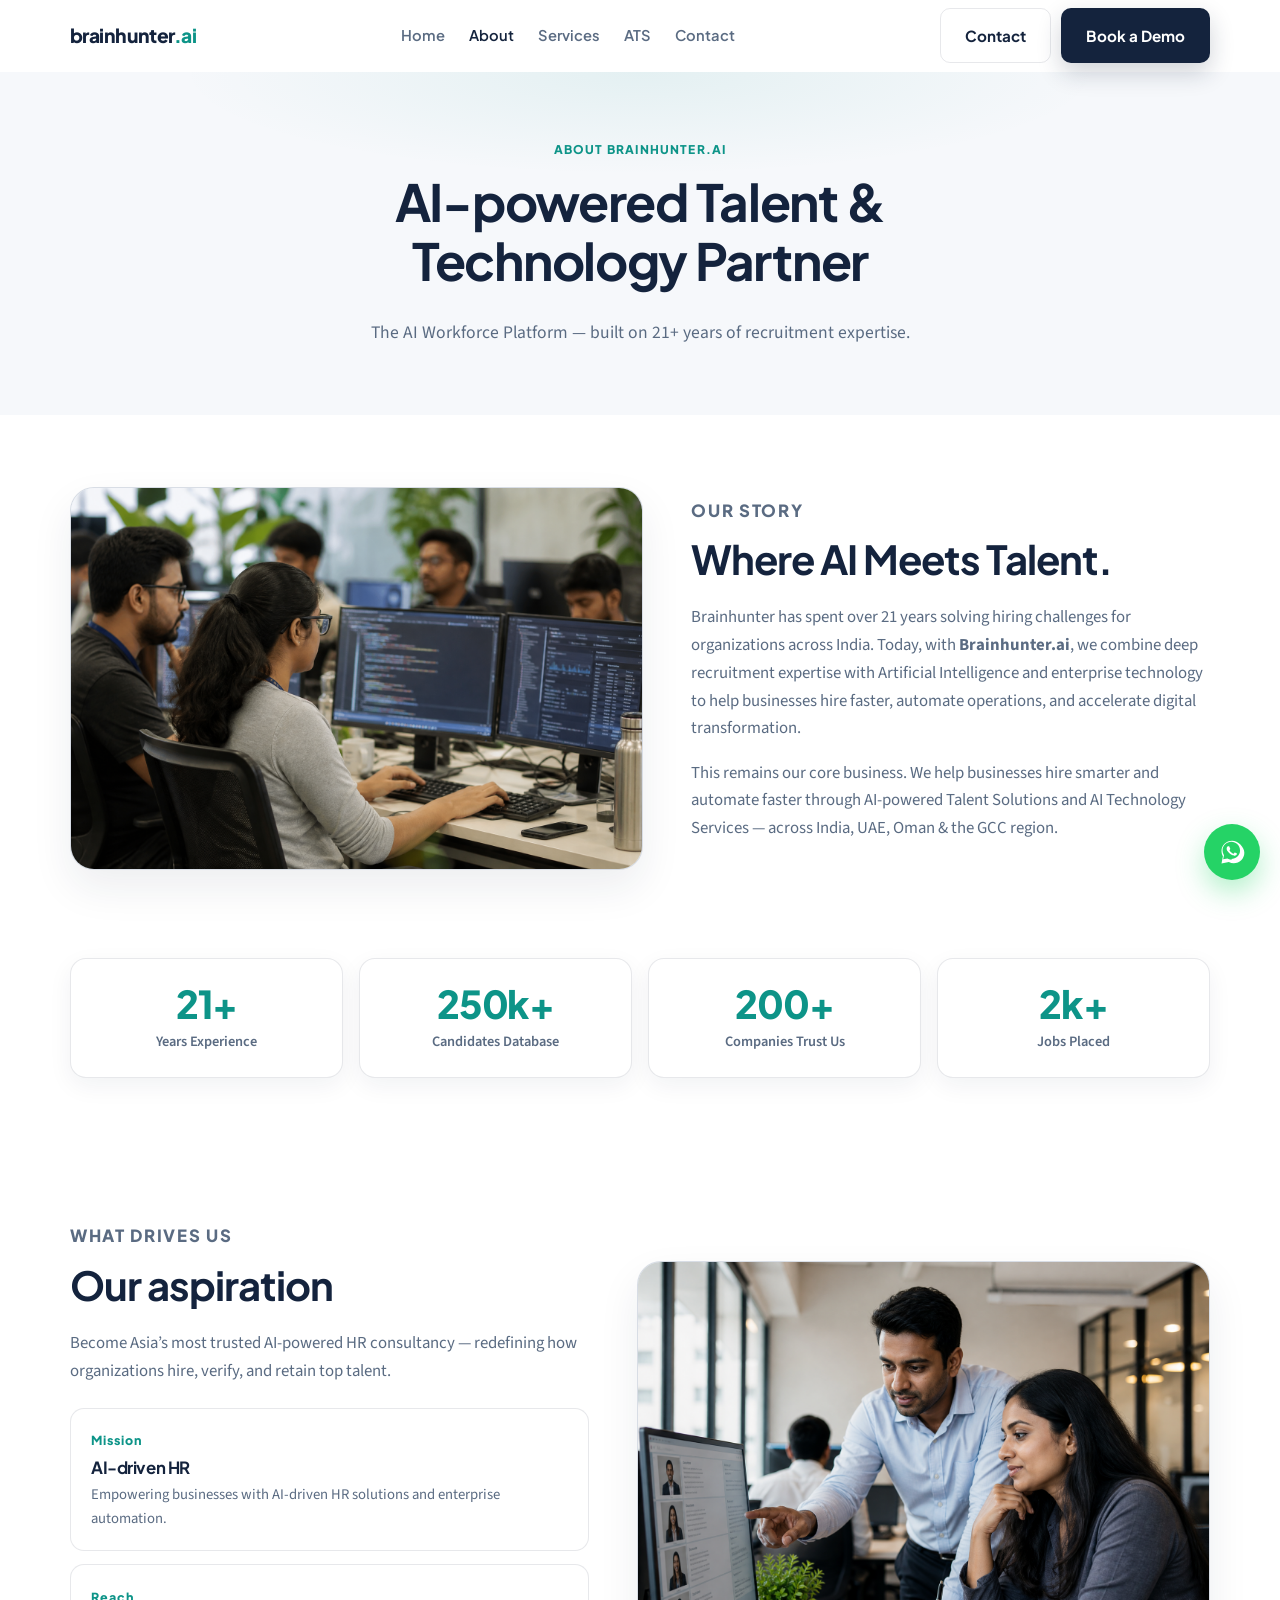
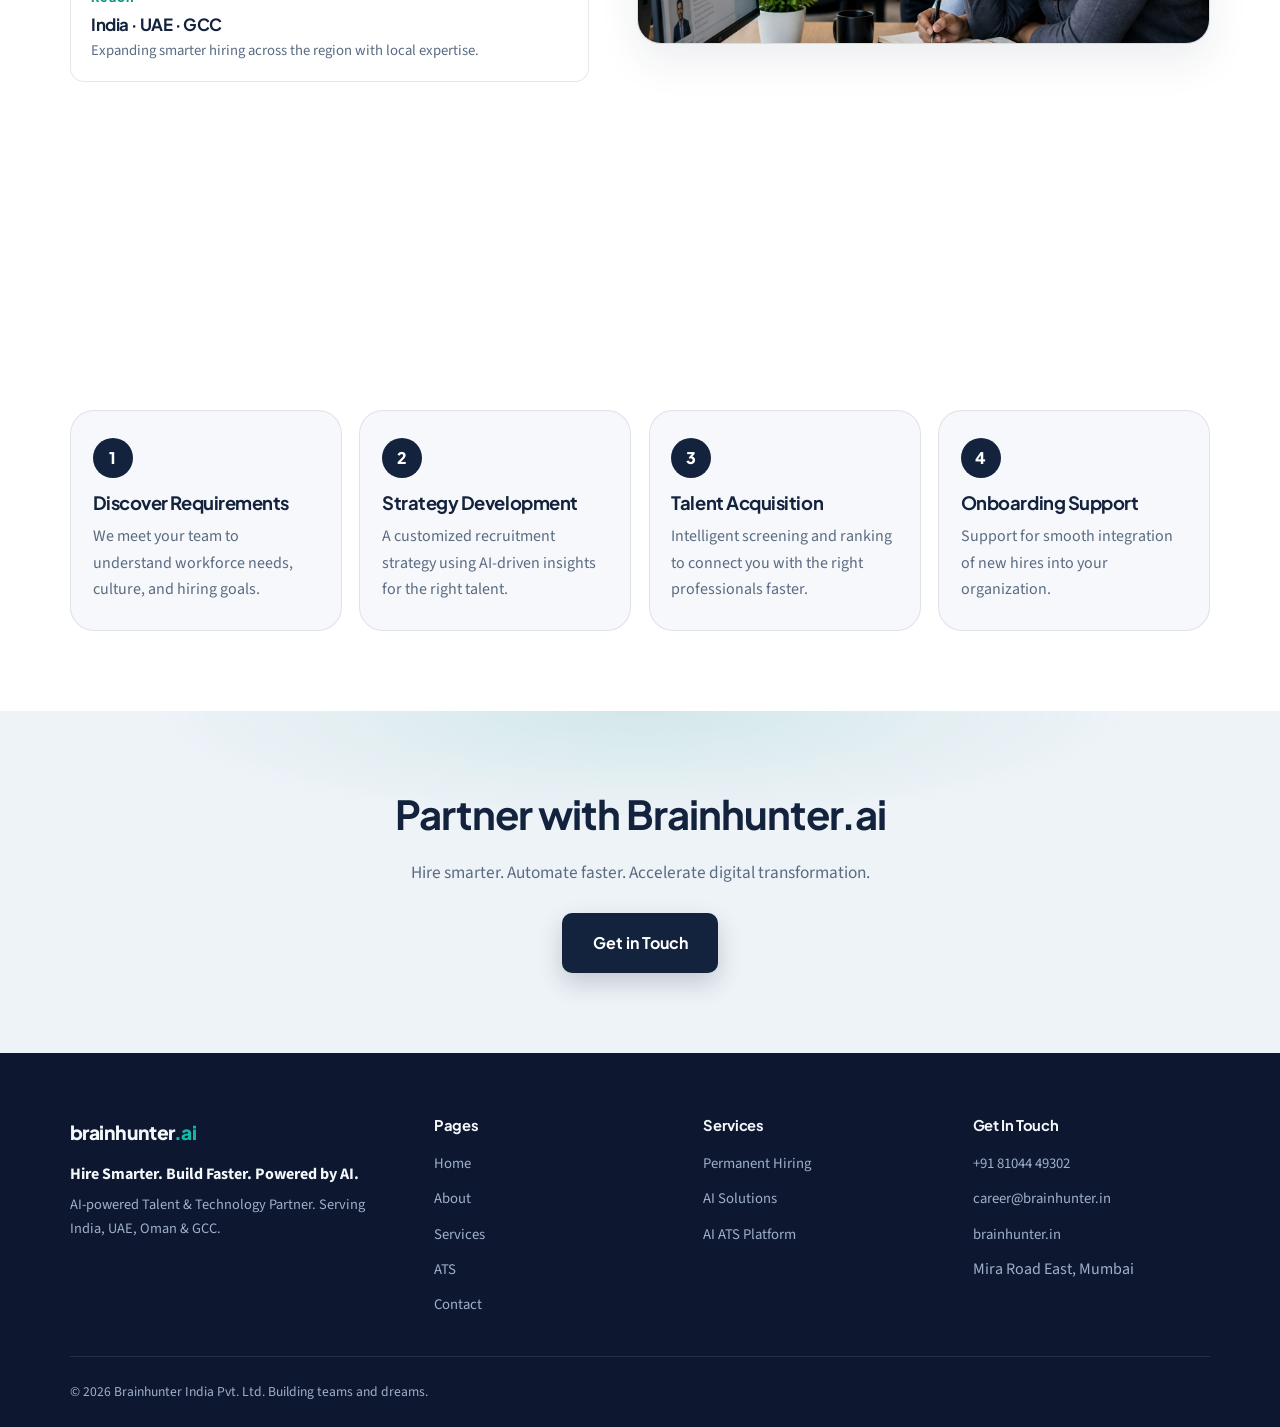
==== commit 232e31d5: "Use realistic Indian office imagery and center ATS CTAs Replace hero and site images with realistic " ====
--- a/about.html
+++ b/about.html
@@ -44,7 +44,7 @@
     <section class="split">
       <div class="container split-grid">
         <div class="split-media reveal">
-          <img src="assets/img-ai-tech.jpg" alt="AI technology and intelligent systems" />
+          <img src="assets/img-tech-indian.png" alt="Indian technology professionals collaborating in a modern office" />
         </div>
         <div class="split-copy reveal">
           <p class="eyebrow">Our Story</p>
@@ -74,7 +74,7 @@
     <section class="split">
       <div class="container split-grid reverse">
         <div class="split-media reveal">
-          <img src="assets/img-talent.jpg" alt="Recruitment and talent strategy collaboration" />
+          <img src="assets/img-talent-indian.png" alt="Indian HR team collaborating on talent strategy" />
         </div>
         <div class="split-copy reveal">
           <p class="eyebrow">What Drives Us</p>
--- a/css/styles.css
+++ b/css/styles.css
@@ -215,13 +215,35 @@
     linear-gradient(180deg, #f8fafc 0%, #ffffff 55%, #f6f8fb 100%);
 }
 
-.hero-home::before {
-  content: "";
+.hero-bg {
   position: absolute;
   inset: 0;
-  background: url("../assets/hero-light-bg.png") center / cover no-repeat;
-  opacity: 0.28;
+  z-index: 0;
   pointer-events: none;
+  overflow: hidden;
+}
+
+.hero-bg-image {
+  position: absolute;
+  inset: 0;
+  background: url("../assets/hero-ai-bg-light.png") center / cover no-repeat;
+  opacity: 0.55;
+}
+
+.hero-ai-canvas {
+  position: absolute;
+  inset: 0;
+  width: 100%;
+  height: 100%;
+  opacity: 0.7;
+}
+
+.hero-ai-svg {
+  position: absolute;
+  inset: 0;
+  width: 100%;
+  height: 100%;
+  opacity: 0.85;
 }
 
 .hero-orbit {
@@ -229,11 +251,20 @@
   width: 520px;
   height: 520px;
   border-radius: 50%;
-  border: 1px solid rgba(13, 148, 136, 0.15);
+  border: 1px solid rgba(13, 148, 136, 0.18);
   right: -80px;
   top: 8%;
-  pointer-events: none;
   animation: spinSlow 48s linear infinite;
+}
+
+.hero-orbit-2 {
+  width: 340px;
+  height: 340px;
+  right: 40px;
+  top: 22%;
+  border-color: rgba(37, 99, 235, 0.14);
+  animation-duration: 36s;
+  animation-direction: reverse;
 }
 
 .hero-orbit::before,
@@ -358,6 +389,7 @@
   width: 100%;
   aspect-ratio: 16 / 10;
   object-fit: cover;
+  object-position: center;
 }
 
 .hero-float-chip {
@@ -399,7 +431,12 @@
     var(--bg-soft);
 }
 
-.page-hero-inner { max-width: 720px; }
+.page-hero-inner { max-width: 720px; margin-inline: auto; }
+
+.page-hero .hero-ctas {
+  justify-content: center;
+  margin-bottom: 0;
+}
 
 .page-hero h1 {
   font-size: clamp(2.1rem, 4.5vw, 3.2rem);
@@ -1067,4 +1104,5 @@
     animation: none !important;
   }
   .reveal { opacity: 1; transform: none; }
-}
+  .hero-ai-canvas { display: none; }
+}
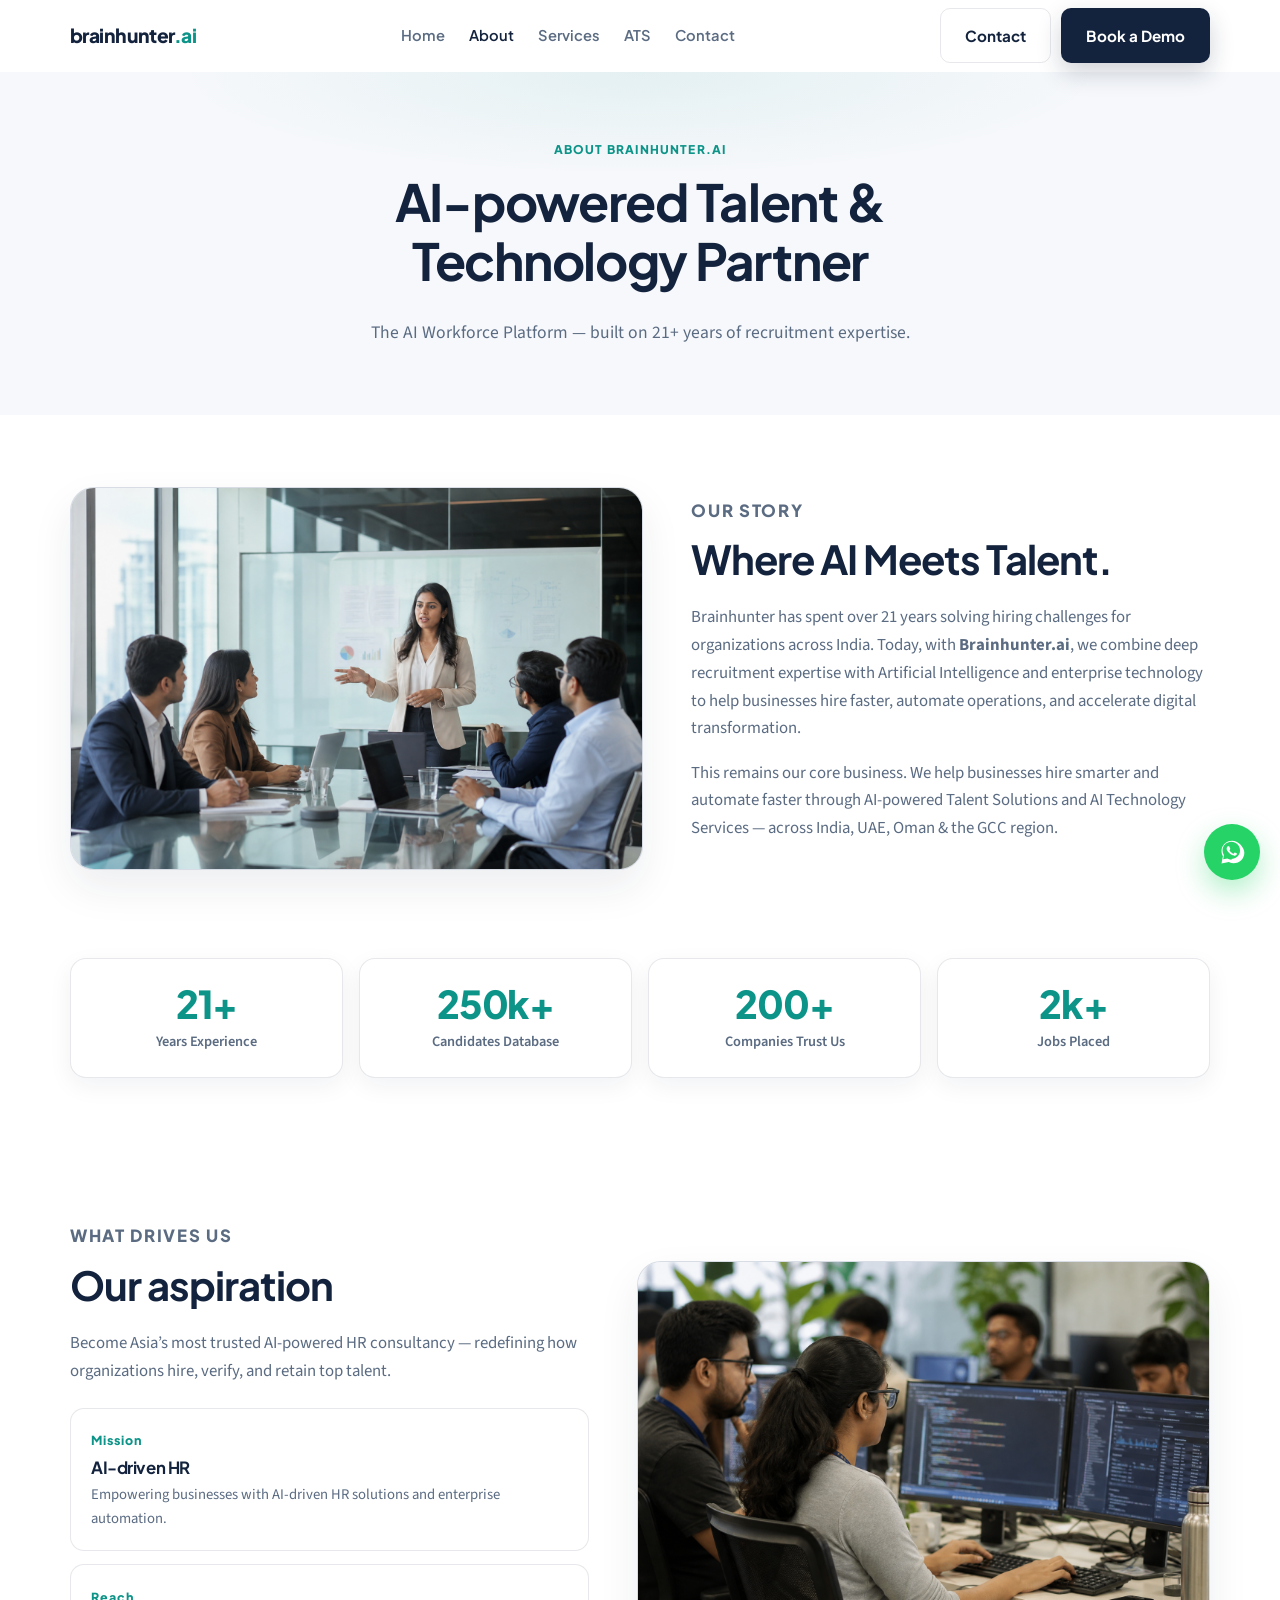
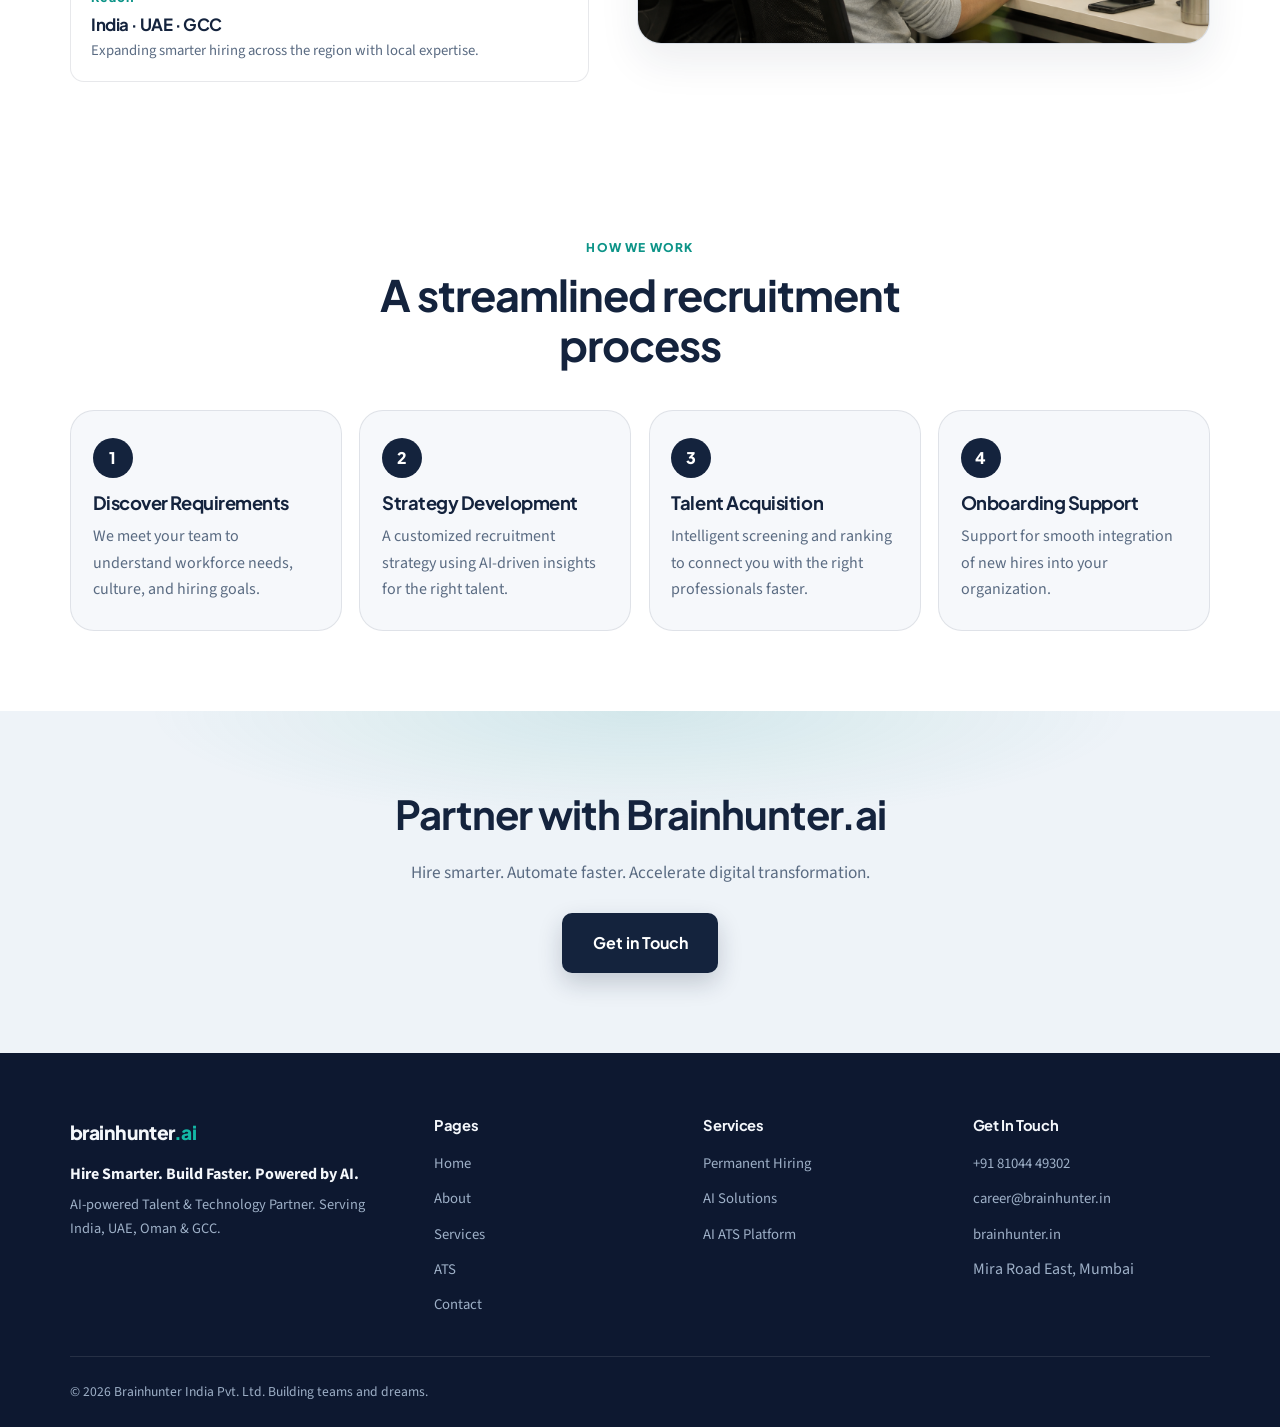
==== commit 4f3a35fd: "Unique Indian images sitewide and ATS 3x2 capability grid Replace repeated images with distinct real" ====
--- a/about.html
+++ b/about.html
@@ -44,7 +44,7 @@
     <section class="split">
       <div class="container split-grid">
         <div class="split-media reveal">
-          <img src="assets/img-tech-indian.png" alt="Indian technology professionals collaborating in a modern office" />
+          <img src="assets/img-boardroom-indian.png" alt="Indian executive leading a boardroom discussion" />
         </div>
         <div class="split-copy reveal">
           <p class="eyebrow">Our Story</p>
@@ -74,7 +74,7 @@
     <section class="split">
       <div class="container split-grid reverse">
         <div class="split-media reveal">
-          <img src="assets/img-talent-indian.png" alt="Indian HR team collaborating on talent strategy" />
+          <img src="assets/img-tech-indian.png" alt="Indian technology professionals collaborating in a modern office" />
         </div>
         <div class="split-copy reveal">
           <p class="eyebrow">What Drives Us</p>
--- a/css/styles.css
+++ b/css/styles.css
@@ -433,8 +433,12 @@
 
 .page-hero-inner { max-width: 720px; margin-inline: auto; }
 
-.page-hero .hero-ctas {
+.page-hero .hero-ctas,
+.page-hero-ctas,
+.cta-inner .page-hero-ctas {
   justify-content: center;
+  margin-left: auto;
+  margin-right: auto;
   margin-bottom: 0;
 }
 
@@ -646,6 +650,10 @@
   display: grid;
   grid-template-columns: repeat(4, 1fr);
   gap: 1rem;
+}
+
+.offer-grid.cols-3 {
+  grid-template-columns: repeat(3, 1fr);
 }
 
 .offer {
@@ -1042,6 +1050,7 @@
   .hero-home-grid,
   .stats-grid,
   .offer-grid { grid-template-columns: repeat(2, 1fr); }
+  .offer-grid.cols-3 { grid-template-columns: repeat(2, 1fr); }
 
   .hero-home-grid,
   .split-grid,
@@ -1086,6 +1095,7 @@
   .container { width: min(100% - 1.5rem, 1140px); }
   .stats-grid,
   .offer-grid,
+  .offer-grid.cols-3,
   .form-row { grid-template-columns: 1fr; }
   .header-actions .btn-primary { display: none; }
   .hero-ctas { flex-direction: column; align-items: stretch; }
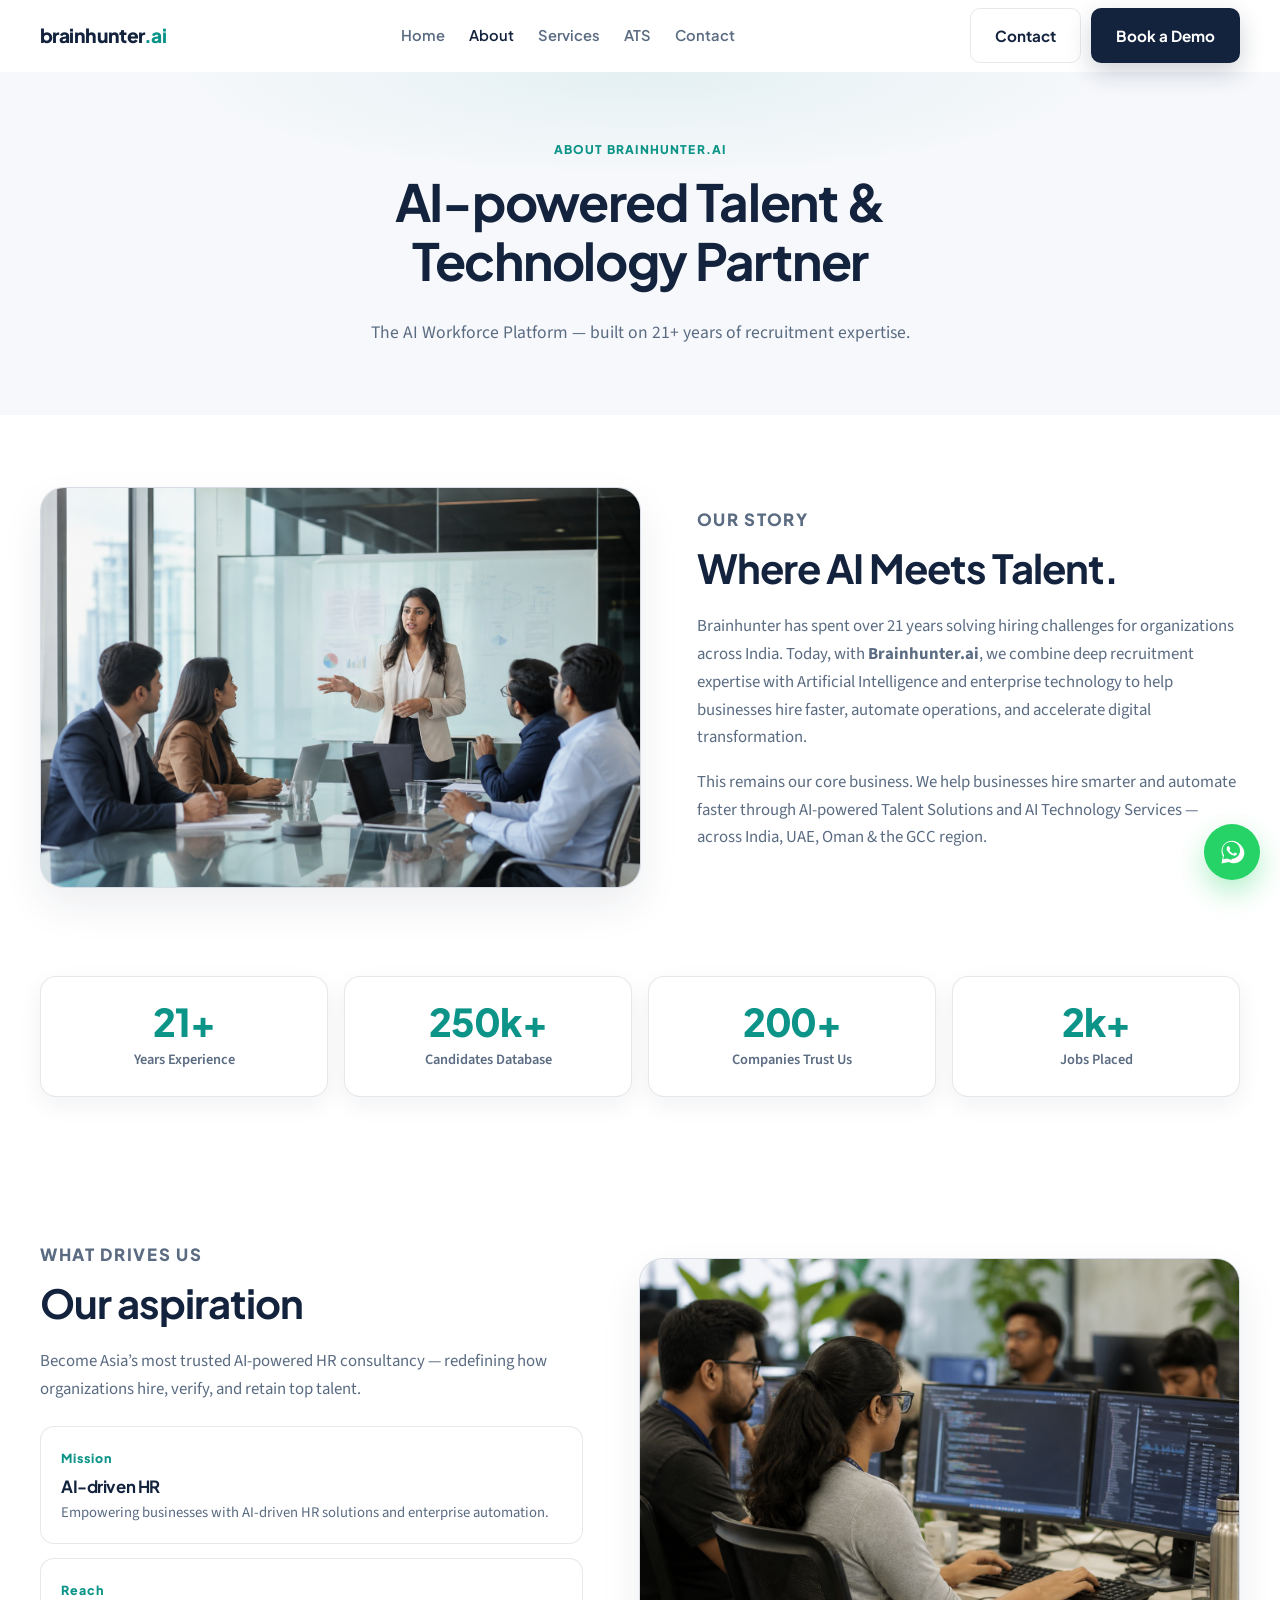
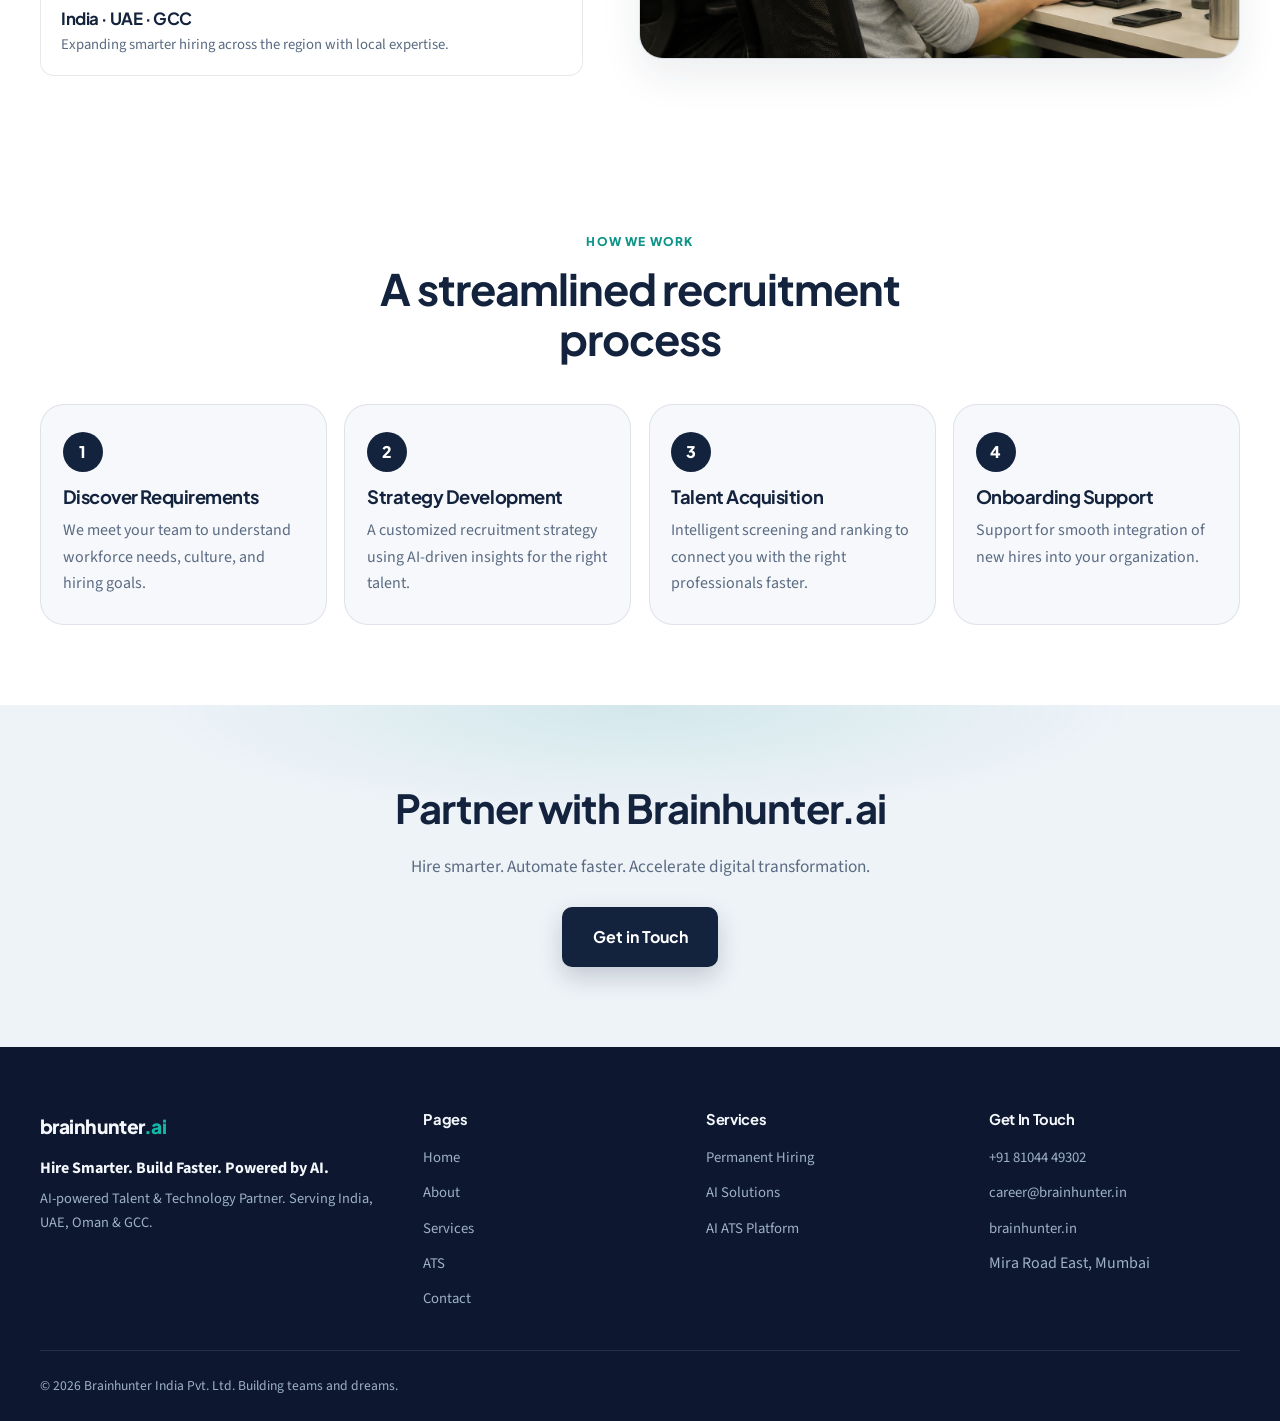
==== commit 40b9c1f2: "Optimize full site for mobile, tablet, and large desktop Add responsive breakpoints for phones, tabl" ====
--- a/about.html
+++ b/about.html
@@ -2,7 +2,7 @@
 <html lang="en">
 <head>
   <meta charset="UTF-8" />
-  <meta name="viewport" content="width=device-width, initial-scale=1.0" />
+  <meta name="viewport" content="width=device-width, initial-scale=1.0, viewport-fit=cover" />
   <title>About — Brainhunter.ai</title>
   <meta name="description" content="Brainhunter has spent over 21 years solving hiring challenges. Brainhunter.ai combines recruitment expertise with AI and enterprise technology." />
   <link rel="icon" href="assets/favicon.svg" type="image/svg+xml" />
--- a/css/styles.css
+++ b/css/styles.css
@@ -37,7 +37,7 @@
   overflow-x: hidden;
 }
 
-img { max-width: 100%; display: block; }
+img { max-width: 100%; height: auto; display: block; }
 a { color: inherit; text-decoration: none; }
 ul { list-style: none; margin: 0; padding: 0; }
 
@@ -53,7 +53,7 @@
 p { margin: 0 0 1em; }
 
 .container {
-  width: min(1140px, calc(100% - 2.5rem));
+  width: min(1140px, calc(100% - clamp(1.25rem, 4vw, 2.5rem) * 2));
   margin-inline: auto;
 }
 
@@ -120,7 +120,7 @@
   top: 0;
   z-index: 100;
   height: var(--header-h);
-  background: rgba(255, 255, 255, 0.9);
+  background: rgba(255, 255, 255, 0.92);
   backdrop-filter: blur(14px);
   border-bottom: 1px solid transparent;
   transition: border-color 0.3s ease, box-shadow 0.3s ease;
@@ -1045,28 +1045,106 @@
 .gallery-stack { display: grid; gap: 1rem; }
 .gallery-stack img { height: 124px; }
 
-/* Responsive */
-@media (max-width: 960px) {
-  .hero-home-grid,
-  .stats-grid,
+/* ========== Responsive: mobile, tablet, large desktop ========== */
+
+/* Large desktop / wide PC */
+@media (min-width: 1280px) {
+  .container { width: min(1200px, calc(100% - 4rem)); }
+
+  .hero-home {
+    min-height: min(90vh, 920px);
+    padding: 4.5rem 0 5rem;
+  }
+
+  .hero-home-grid { gap: 3.5rem; }
+  .hero-home h1 { font-size: 4.25rem; }
+  .split-grid { gap: 3.5rem; }
+  .offer-grid,
+  .offer-grid.cols-3 { gap: 1.15rem; }
+}
+
+@media (min-width: 1440px) {
+  .container { width: min(1280px, calc(100% - 5rem)); }
+  .hero-copy { max-width: 620px; }
+  .hero-sub { max-width: 520px; font-size: 1.15rem; }
+  .section-head { max-width: 740px; }
+  .stats { padding: 1.5rem 0 5rem; }
+  .split,
+  .solutions,
+  .offerings,
+  .how,
+  .cta-band,
+  .faq { padding-block: 5.5rem; }
+}
+
+@media (min-width: 1600px) {
+  .container { width: min(1360px, calc(100% - 6rem)); }
+  .hero-home h1 { font-size: 4.5rem; }
+}
+
+/* Laptop / small desktop */
+@media (max-width: 1200px) {
+  .hero-home-grid { gap: 2.25rem; }
+  .hero-home h1 { font-size: clamp(2.3rem, 4.5vw, 3.4rem); }
+  .split-media,
+  .split-media img { min-height: 300px; }
+  .nav { gap: 1.1rem; }
+}
+
+/* Tablet landscape / compact laptop */
+@media (max-width: 1024px) {
+  :root { --header-h: 68px; }
+
+  .hero-home {
+    min-height: auto;
+    padding: 3rem 0 3.25rem;
+  }
+
+  .hero-home-grid {
+    grid-template-columns: 1fr;
+    gap: 2.25rem;
+  }
+
+  .hero-copy {
+    max-width: 640px;
+    margin-inline: auto;
+    text-align: center;
+  }
+
+  .hero-kicker { justify-content: center; margin-inline: auto; }
+  .hero-sub { margin-inline: auto; }
+  .hero-ctas { justify-content: center; }
+  .hero-trust { justify-content: center; }
+
+  .hero-visual { max-width: 680px; margin-inline: auto; width: 100%; }
+  .hero-orbit,
+  .hero-orbit-2 { display: none; }
+
+  .chip-a { left: 10px; bottom: 12%; }
+  .chip-b { right: 10px; top: 10%; }
+
+  .stats-grid { grid-template-columns: repeat(2, 1fr); }
   .offer-grid { grid-template-columns: repeat(2, 1fr); }
-  .offer-grid.cols-3 { grid-template-columns: repeat(2, 1fr); }
-
-  .hero-home-grid,
+  .offer-grid.cols-3 { grid-template-columns: repeat(3, 1fr); }
+
   .split-grid,
-  .split-grid.reverse,
-  .solution-cards,
-  .footer-grid,
-  .contact-grid,
-  .gallery-grid {
+  .split-grid.reverse {
     grid-template-columns: 1fr;
     direction: ltr;
-  }
-
-  .hero-orbit { display: none; }
-  .chip-a { left: 12px; }
-  .chip-b { right: 12px; }
-
+    gap: 1.75rem;
+  }
+
+  .split-media,
+  .split-media img { min-height: 280px; }
+
+  .solution-cards { grid-template-columns: 1fr 1fr; gap: 1rem; }
+  .footer-grid { grid-template-columns: 1fr 1fr; gap: 1.75rem; }
+  .contact-grid { grid-template-columns: 1fr; }
+  .gallery-grid { grid-template-columns: 1fr; }
+}
+
+/* Tablet portrait / large phones in landscape */
+@media (max-width: 900px) {
   .nav {
     display: none;
     position: absolute;
@@ -1078,32 +1156,135 @@
     gap: 0;
     background: rgba(255, 255, 255, 0.98);
     border-bottom: 1px solid var(--line);
-    padding: 0.75rem 1.25rem 1.25rem;
+    padding: 0.65rem 1.15rem 1.1rem;
     box-shadow: var(--shadow-soft);
+    max-height: calc(100vh - var(--header-h));
+    overflow-y: auto;
   }
 
   .nav.open { display: flex; }
+
   .nav a {
-    padding: 0.85rem 0.5rem;
+    padding: 0.95rem 0.5rem;
     border-bottom: 1px solid var(--line);
-  }
-  .nav-toggle { display: inline-flex; }
+    font-size: 1rem;
+  }
+
+  .nav-toggle {
+    display: inline-flex;
+    min-width: 44px;
+    min-height: 44px;
+  }
+
   .header-actions .btn-ghost { display: none; }
-}
-
+
+  .solution-cards { grid-template-columns: 1fr; }
+  .offer-grid.cols-3 { grid-template-columns: repeat(2, 1fr); }
+
+  .footer-grid { grid-template-columns: 1fr 1fr; }
+  .page-hero { padding: 3.25rem 0 2.5rem; }
+  .split,
+  .solutions,
+  .offerings,
+  .how,
+  .cta-band,
+  .faq,
+  .contact-page { padding-block: 3.5rem; }
+
+  .marquee { font-size: 0.82rem; gap: 1.75rem; }
+}
+
+/* Mobile */
 @media (max-width: 640px) {
-  .container { width: min(100% - 1.5rem, 1140px); }
+  :root { --header-h: 64px; }
+
+  .container { width: min(100% - 1.25rem, 1140px); }
+
+  .logo-name { font-size: 1.05rem; }
+
+  .header-actions .btn-primary {
+    padding: 0.65rem 0.9rem;
+    font-size: 0.82rem;
+  }
+
+  .hero-home { padding: 2rem 0 2.25rem; }
+  .hero-brand { font-size: 1.2rem; }
+  .hero-home h1 {
+    font-size: clamp(2rem, 9vw, 2.6rem);
+    margin-bottom: 0.8rem;
+  }
+  .hero-sub { font-size: 1rem; margin-bottom: 1.35rem; }
+
+  .hero-ctas {
+    flex-direction: column;
+    align-items: stretch;
+    margin-bottom: 1.25rem;
+  }
+
+  .hero-ctas .btn,
+  .page-hero-ctas .btn {
+    width: 100%;
+  }
+
+  .hero-trust {
+    gap: 0.85rem;
+    font-size: 0.82rem;
+    justify-content: center;
+  }
+
+  .hero-float-chip { display: none; }
+  .hero-visual-frame img { aspect-ratio: 16 / 11; }
+
+  .stats { padding: 0.5rem 0 3rem; }
   .stats-grid,
   .offer-grid,
   .offer-grid.cols-3,
-  .form-row { grid-template-columns: 1fr; }
+  .form-row,
+  .footer-grid { grid-template-columns: 1fr; }
+
+  .stat { padding: 1.2rem 1rem; }
+  .stat-value { font-size: 1.7rem; }
+
+  .section-head { margin-bottom: 1.75rem; }
+  .section-head h2,
+  .split-copy h2,
+  .page-hero h1 { font-size: clamp(1.7rem, 7vw, 2.2rem); }
+
+  .split-media,
+  .split-media img { min-height: 220px; }
+  .solution-card img { height: 180px; }
+
+  .offer { padding: 1.15rem 1rem; }
+  .step { padding: 1.35rem 1.15rem; }
+  .steps { gap: 0.85rem; }
+
+  .showcase { padding-bottom: 2rem; }
+  .contact-info,
+  .contact-form-wrap { padding: 1.35rem; }
+  .contact-visual img { height: 140px; }
+
+  .cta-inner > p { font-size: 1rem; }
+  .btn-lg { padding: 0.9rem 1.35rem; font-size: 0.95rem; }
+
+  .whatsapp-float {
+    right: max(0.85rem, env(safe-area-inset-right));
+    bottom: max(0.85rem, env(safe-area-inset-bottom));
+    width: 52px;
+    height: 52px;
+  }
+
+  .site-footer { padding: 3rem 0 1.25rem; }
+  .footer-grid { gap: 1.5rem; }
+  .gallery-grid img,
+  .gallery-stack img { height: 180px; }
+}
+
+/* Small phones */
+@media (max-width: 400px) {
+  .container { width: calc(100% - 1rem); }
+  .hero-trust { flex-direction: column; align-items: center; gap: 0.4rem; }
   .header-actions .btn-primary { display: none; }
-  .hero-ctas { flex-direction: column; align-items: stretch; }
-  .hero-ctas .btn { width: 100%; }
-  .hero-float-chip { display: none; }
-  .whatsapp-float { right: 1rem; bottom: 1rem; width: 52px; height: 52px; }
-  .gallery-grid img,
-  .gallery-stack img { height: 190px; }
+  .nav-toggle { margin-left: auto; }
 }
 
 @media (prefers-reduced-motion: reduce) {
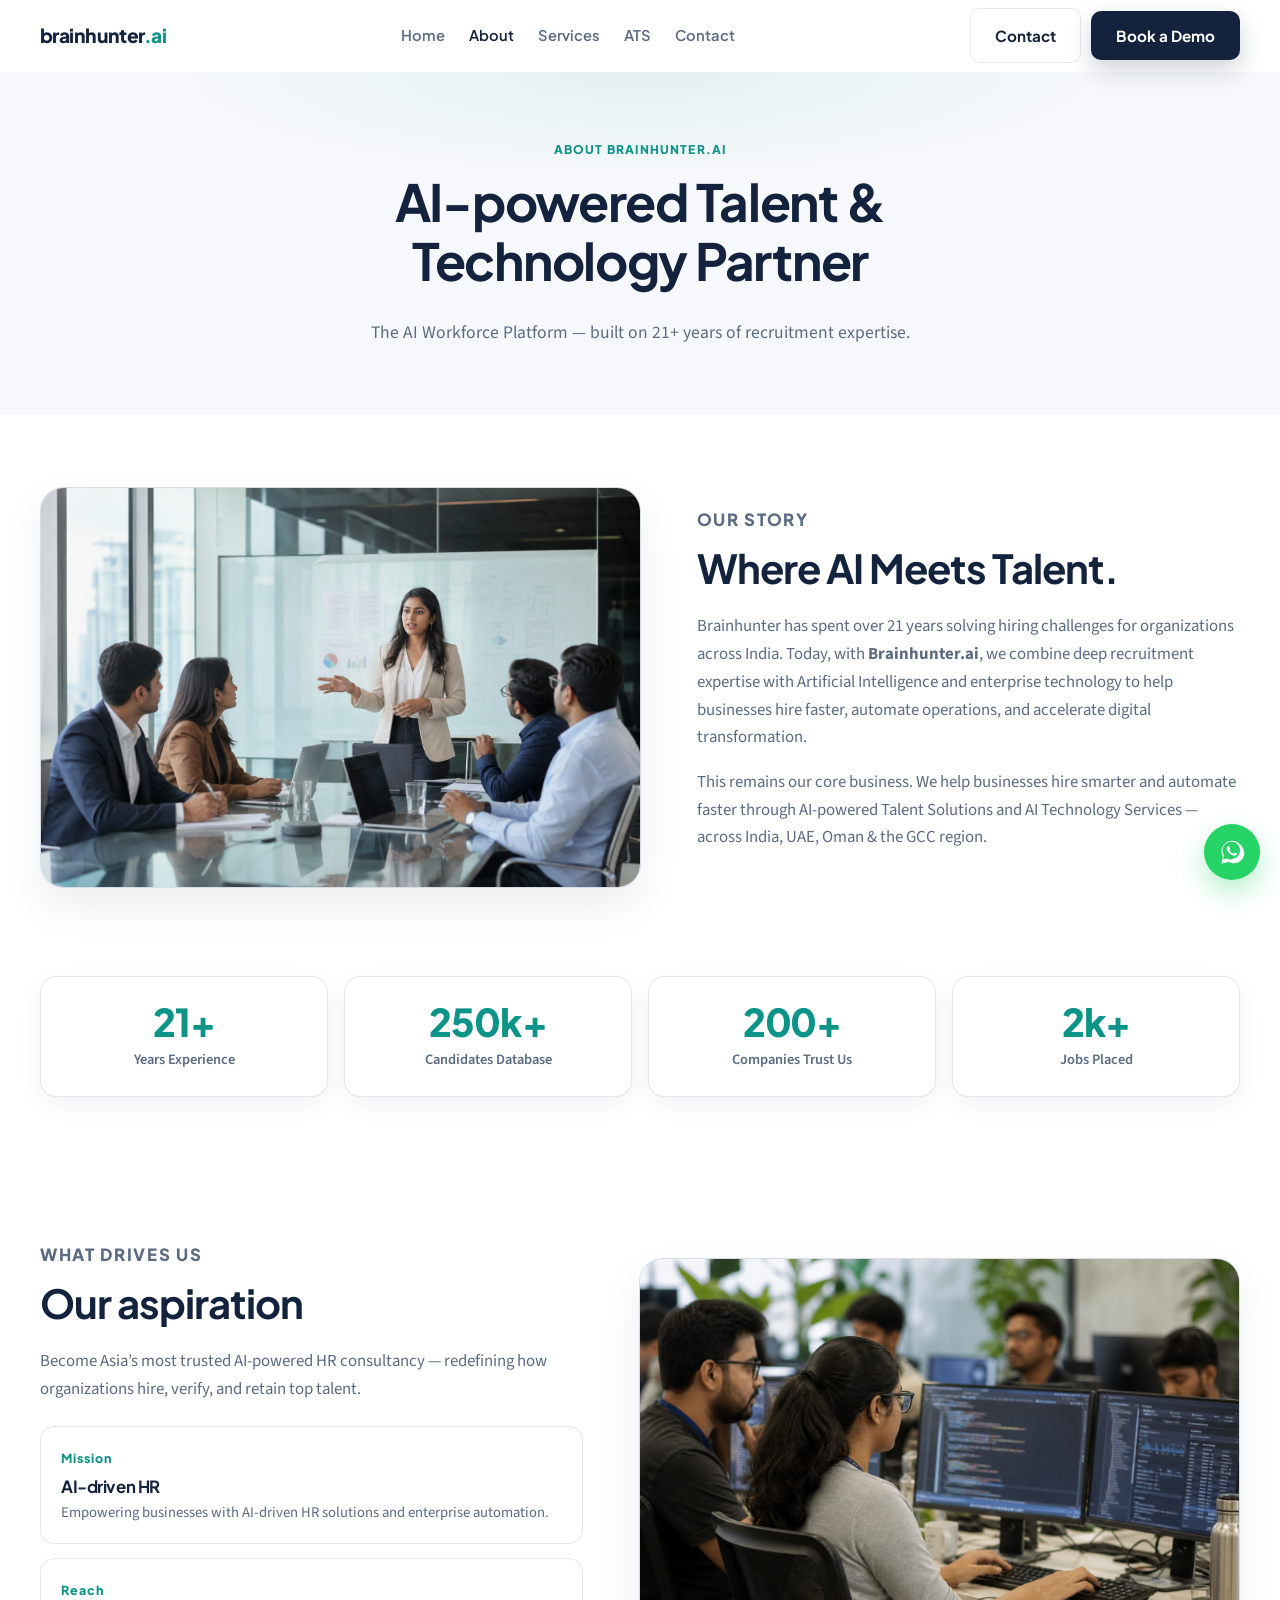
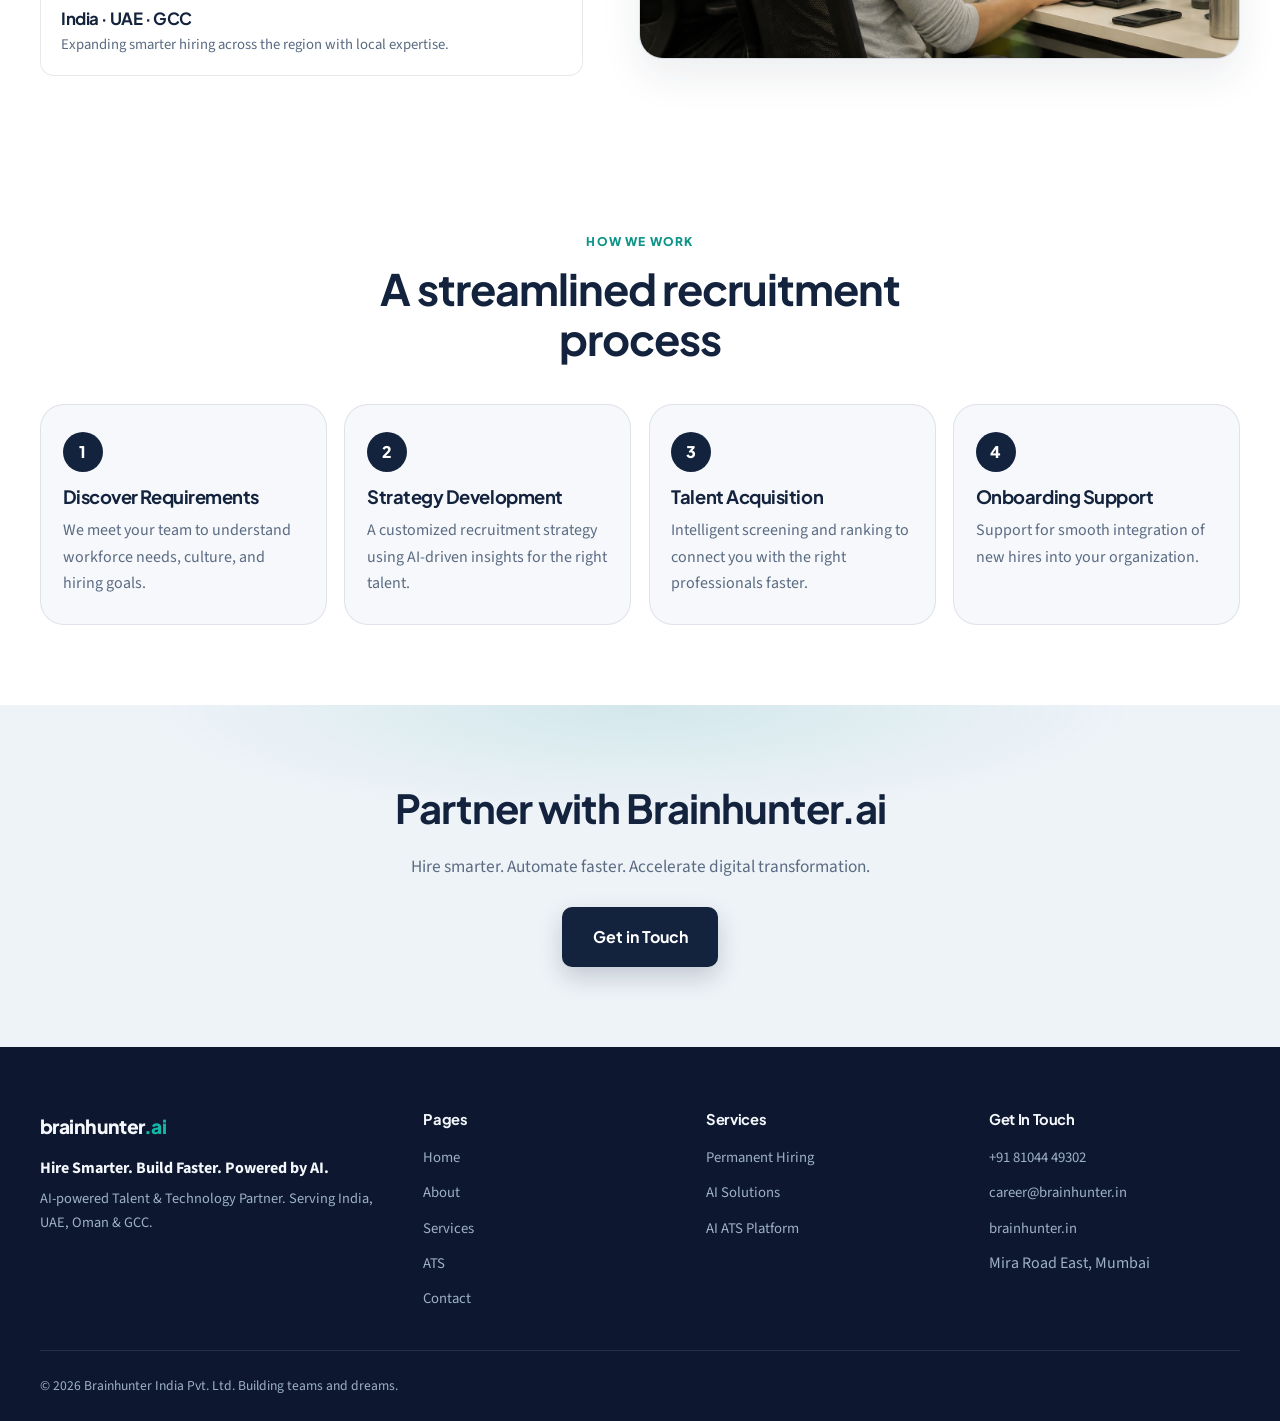
==== commit ce5e2010: "Add Book a Demo modal and update Contact page Header Book a Demo opens a contact-style form without " ====
--- a/about.html
+++ b/about.html
@@ -26,7 +26,7 @@
       </nav>
       <div class="header-actions">
         <a class="btn btn-ghost" href="contact.html">Contact</a>
-        <a class="btn btn-primary" href="contact.html">Book a Demo</a>
+        <button type="button" class="btn btn-primary js-open-demo">Book a Demo</button>
         <button class="nav-toggle" id="navToggle" aria-label="Open menu" aria-expanded="false"><span></span><span></span><span></span></button>
       </div>
     </div>
@@ -129,6 +129,40 @@
   <a class="whatsapp-float" href="https://wa.me/918104449302" target="_blank" rel="noopener" aria-label="Chat on WhatsApp">
     <svg viewBox="0 0 32 32" width="28" height="28" aria-hidden="true"><path fill="currentColor" d="M16.1 3C9.4 3 4 8.3 4 14.9c0 2.1.6 4.1 1.6 5.9L4 29l8.4-1.6c1.7.9 3.6 1.4 5.6 1.4 6.7 0 12.1-5.3 12.1-12S22.8 3 16.1 3zm0 21.9c-1.7 0-3.4-.5-4.9-1.3l-.3-.2-5 1 1-4.8-.2-.3c-1-1.5-1.5-3.3-1.5-5.1 0-5.4 4.5-9.8 10-9.8s10 4.4 10 9.8-4.5 9.7-10.1 9.7zm5.5-7.3c-.3-.2-1.8-.9-2.1-1-.3-.1-.5-.2-.7.2-.2.3-.8 1-.9 1.1-.2.2-.3.2-.6 0-.3-.2-1.3-.5-2.4-1.5-.9-.8-1.5-1.8-1.7-2.1-.2-.3 0-.5.1-.6.1-.1.3-.3.4-.5.1-.2.2-.3.3-.5.1-.2 0-.4 0-.5 0-.2-.7-1.7-1-2.3-.2-.6-.5-.5-.7-.5h-.6c-.2 0-.5.1-.8.4-.3.3-1 1-1 2.4s1 2.8 1.2 3c.2.2 2 3.1 4.9 4.3 1.8.8 2.5.8 3.4.7.5-.1 1.8-.7 2-1.4.2-.7.2-1.3.2-1.4 0-.2-.2-.3-.5-.4z"/></svg>
   </a>
+
+  <div class="demo-modal" id="demoModal" hidden>
+    <div class="demo-modal-backdrop js-close-demo" tabindex="-1"></div>
+    <div class="demo-modal-dialog" role="dialog" aria-modal="true" aria-labelledby="demoModalTitle">
+      <button type="button" class="demo-modal-close js-close-demo" aria-label="Close">&times;</button>
+      <h2 id="demoModalTitle">Book a Demo</h2>
+      <p class="demo-modal-lead">Tell us a little about you — we’ll reach out at career@brainhunter.in.</p>
+      <form class="contact-form js-mail-form" id="demoForm" action="https://formsubmit.co/career@brainhunter.in" method="POST">
+        <input type="hidden" name="_subject" value="Book a Demo — Brainhunter.ai" />
+        <input type="hidden" name="_captcha" value="false" />
+        <input type="hidden" name="_template" value="table" />
+        <input type="text" name="_honey" style="display:none" tabindex="-1" autocomplete="off" />
+        <div class="form-row">
+          <label class="sr-only" for="demo-name">Name</label>
+          <input id="demo-name" name="name" type="text" placeholder="Your name" required />
+          <label class="sr-only" for="demo-email">Work email</label>
+          <input id="demo-email" name="email" type="email" placeholder="Work email" required />
+        </div>
+        <div class="form-row">
+          <label class="sr-only" for="demo-phone">Phone</label>
+          <input id="demo-phone" name="phone" type="tel" placeholder="Phone" />
+          <label class="sr-only" for="demo-company">Company</label>
+          <input id="demo-company" name="company" type="text" placeholder="Company" />
+        </div>
+        <div class="form-row single">
+          <label class="sr-only" for="demo-message">Message</label>
+          <textarea id="demo-message" name="message" rows="4" placeholder="How can we help?"></textarea>
+        </div>
+        <button type="submit" class="btn btn-primary btn-lg">Send Request</button>
+        <p class="form-note" id="demoFormNote" hidden>Thank you — your demo request has been sent to career@brainhunter.in.</p>
+      </form>
+    </div>
+  </div>
+
   <script src="js/main.js"></script>
 </body>
 </html>
--- a/css/styles.css
+++ b/css/styles.css
@@ -900,6 +900,112 @@
   margin: 0.35rem 0 0;
 }
 
+.contact-map {
+  margin-top: 1.35rem;
+  border-radius: 14px;
+  overflow: hidden;
+  border: 1px solid var(--line);
+  background: var(--bg-soft);
+  aspect-ratio: 16 / 11;
+  min-height: 220px;
+}
+
+.contact-map iframe {
+  display: block;
+  width: 100%;
+  height: 100%;
+  border: 0;
+}
+
+/* Demo modal */
+.demo-modal {
+  position: fixed;
+  inset: 0;
+  z-index: 1200;
+  display: grid;
+  place-items: center;
+  padding: 1.25rem;
+}
+
+.demo-modal[hidden] {
+  display: none !important;
+}
+
+.demo-modal-backdrop {
+  position: absolute;
+  inset: 0;
+  background: rgba(20, 35, 61, 0.55);
+  backdrop-filter: blur(2px);
+}
+
+.demo-modal-dialog {
+  position: relative;
+  z-index: 1;
+  width: min(560px, 100%);
+  max-height: min(92vh, 720px);
+  overflow: auto;
+  background: var(--white);
+  border: 1px solid var(--line);
+  border-radius: var(--radius-lg);
+  box-shadow: var(--shadow-soft), 0 24px 60px rgba(20, 35, 61, 0.22);
+  padding: 1.75rem 1.75rem 1.5rem;
+}
+
+.demo-modal-dialog h2 {
+  font-size: 1.45rem;
+  margin: 0 0 0.35rem;
+  padding-right: 2rem;
+}
+
+.demo-modal-lead {
+  color: var(--muted);
+  margin: 0 0 1.1rem;
+  font-size: 0.98rem;
+}
+
+.demo-modal-close {
+  position: absolute;
+  top: 0.85rem;
+  right: 0.85rem;
+  width: 2.25rem;
+  height: 2.25rem;
+  border: 0;
+  border-radius: 10px;
+  background: var(--bg-soft);
+  color: var(--navy);
+  font-size: 1.5rem;
+  line-height: 1;
+  cursor: pointer;
+  display: grid;
+  place-items: center;
+  transition: background 0.2s ease, color 0.2s ease;
+}
+
+.demo-modal-close:hover {
+  background: rgba(13, 148, 136, 0.12);
+  color: var(--teal);
+}
+
+.demo-modal .contact-form {
+  margin-top: 0;
+}
+
+.demo-modal .contact-form .btn {
+  width: 100%;
+  justify-self: stretch;
+}
+
+@media (max-width: 640px) {
+  .demo-modal-dialog {
+    padding: 1.35rem 1.15rem 1.25rem;
+  }
+
+  .contact-map {
+    min-height: 200px;
+    aspect-ratio: 4 / 3;
+  }
+}
+
 /* FAQ */
 .faq { padding: 5rem 0; background: var(--bg); }
 
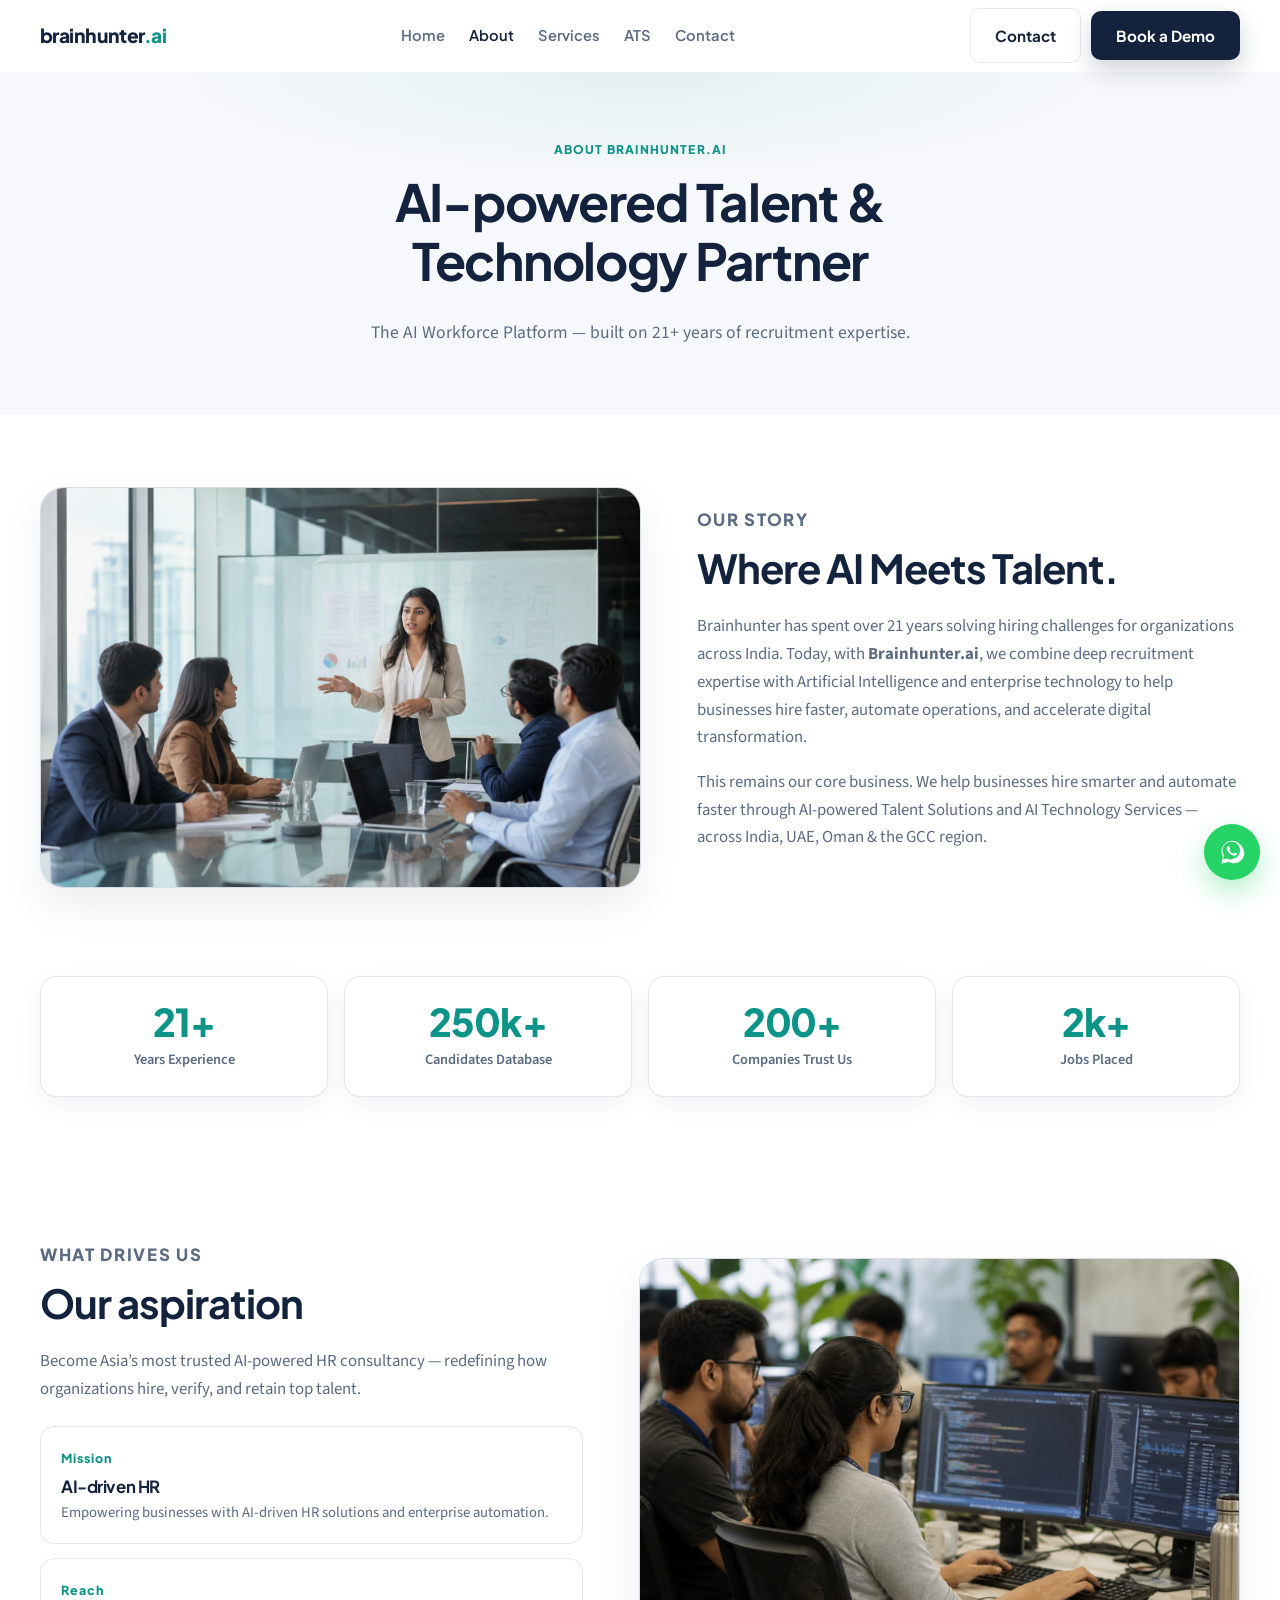
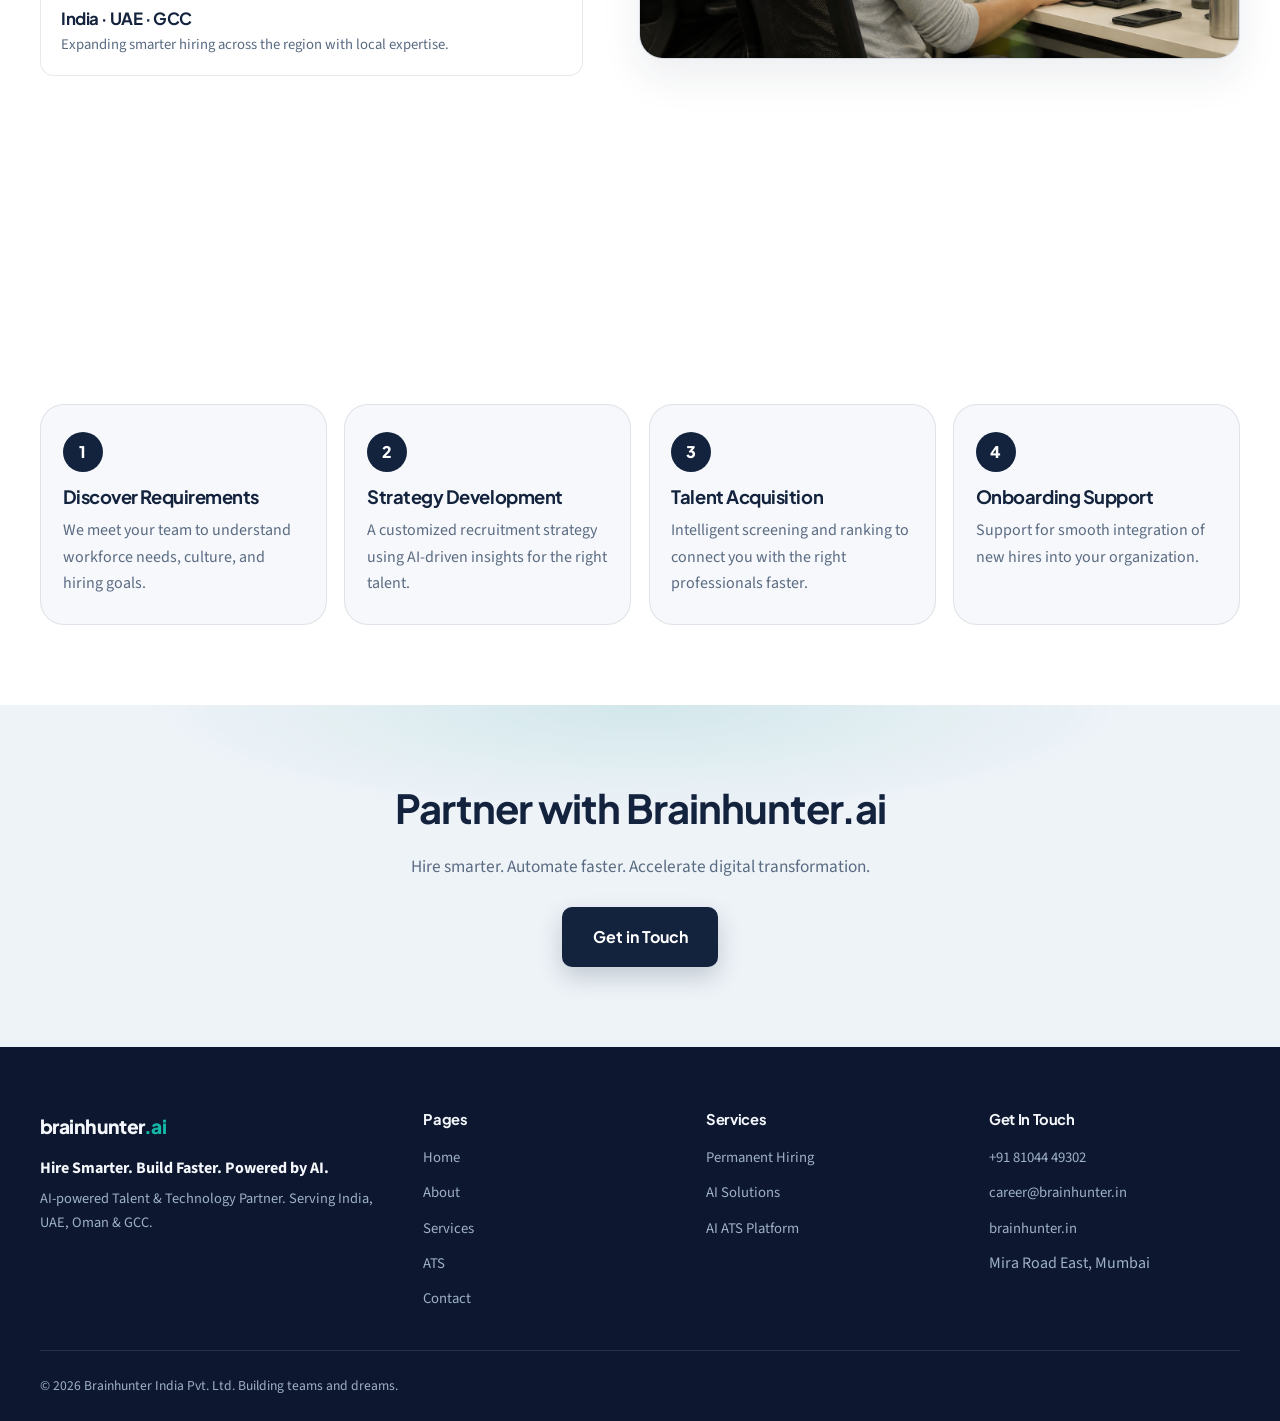
==== commit 87e43576: "Redesign Contact page and hide email in demo modal Book a Demo copy no longer shows career@brainhunt" ====
--- a/about.html
+++ b/about.html
@@ -135,7 +135,7 @@
     <div class="demo-modal-dialog" role="dialog" aria-modal="true" aria-labelledby="demoModalTitle">
       <button type="button" class="demo-modal-close js-close-demo" aria-label="Close">&times;</button>
       <h2 id="demoModalTitle">Book a Demo</h2>
-      <p class="demo-modal-lead">Tell us a little about you — we’ll reach out at career@brainhunter.in.</p>
+      <p class="demo-modal-lead">Tell us a little about you — we’ll get back to you soon.</p>
       <form class="contact-form js-mail-form" id="demoForm" action="https://formsubmit.co/career@brainhunter.in" method="POST">
         <input type="hidden" name="_subject" value="Book a Demo — Brainhunter.ai" />
         <input type="hidden" name="_captcha" value="false" />
@@ -158,7 +158,7 @@
           <textarea id="demo-message" name="message" rows="4" placeholder="How can we help?"></textarea>
         </div>
         <button type="submit" class="btn btn-primary btn-lg">Send Request</button>
-        <p class="form-note" id="demoFormNote" hidden>Thank you — your demo request has been sent to career@brainhunter.in.</p>
+        <p class="form-note" id="demoFormNote" hidden>Thank you — your demo request has been sent. We’ll get back to you soon.</p>
       </form>
     </div>
   </div>
--- a/css/styles.css
+++ b/css/styles.css
@@ -797,43 +797,90 @@
   margin-bottom: 1.6rem;
 }
 
-.contact-page { padding: 2rem 0 5rem; background: var(--bg-soft); }
-
-.contact-grid {
-  display: grid;
-  grid-template-columns: 0.9fr 1.1fr;
-  gap: 1.4rem;
-  align-items: start;
-}
-
-.contact-info,
-.contact-form-wrap {
+/* Contact page — full-bleed professional layout */
+.contact-main {
+  background: var(--bg);
+}
+
+.contact-shell {
+  padding: 0;
+}
+
+.contact-top {
+  display: grid;
+  grid-template-columns: minmax(0, 1.05fr) minmax(0, 0.95fr);
+  min-height: min(46vh, 460px);
+  background:
+    radial-gradient(ellipse 80% 90% at 0% 50%, rgba(13, 148, 136, 0.1), transparent 55%),
+    linear-gradient(135deg, #eef4f9 0%, #f7fafc 55%, #ffffff 100%);
+}
+
+.contact-top-copy {
+  display: flex;
+  flex-direction: column;
+  justify-content: center;
+  padding: clamp(2.25rem, 5vw, 4.25rem) clamp(1.5rem, 5.5vw, 5.5rem);
+}
+
+.contact-top-copy h1 {
+  font-size: clamp(2.05rem, 4.4vw, 3.35rem);
+  margin-bottom: 0.75rem;
+  max-width: 14ch;
+}
+
+.contact-intro-lead {
+  color: var(--muted);
+  font-size: clamp(1.02rem, 1.5vw, 1.16rem);
+  margin: 0;
+  max-width: 36rem;
+  line-height: 1.7;
+}
+
+.contact-top-media {
+  position: relative;
+  min-height: 280px;
+  overflow: hidden;
+  background: var(--bg-mist);
+}
+
+.contact-top-media img {
+  width: 100%;
+  height: 100%;
+  min-height: 280px;
+  object-fit: cover;
+}
+
+.contact-top-media::after {
+  content: "";
+  position: absolute;
+  inset: 0;
+  background: linear-gradient(90deg, rgba(238, 244, 249, 0.35), transparent 35%);
+  pointer-events: none;
+}
+
+.contact-channels {
+  display: grid;
+  grid-template-columns: repeat(3, minmax(0, 1fr));
+  gap: 0;
+  border-block: 1px solid var(--line);
   background: var(--white);
-  border: 1px solid var(--line);
-  border-radius: var(--radius-lg);
-  padding: 2rem;
-  box-shadow: var(--shadow-soft);
-}
-
-.contact-visual {
-  border-radius: 14px;
-  overflow: hidden;
-  margin-bottom: 1.2rem;
-  border: 1px solid var(--line);
-}
-
-.contact-visual img {
-  width: 100%;
-  height: 170px;
-  object-fit: cover;
-}
-
-.contact-info h2,
-.contact-form-wrap h2 { font-size: 1.4rem; }
-
-.contact-info > p { color: var(--muted); margin-bottom: 1.3rem; }
-
-.contact-list { display: grid; gap: 1rem; }
+}
+
+.contact-channel {
+  display: grid;
+  gap: 0.4rem;
+  padding: clamp(1.15rem, 2vw, 1.45rem) clamp(1.25rem, 4vw, 3rem);
+  background: var(--white);
+  color: inherit;
+  border-right: 1px solid var(--line);
+  transition: background 0.2s var(--ease);
+}
+
+.contact-channel:last-child { border-right: 0; }
+
+a.contact-channel:hover {
+  background: #f3faf8;
+}
 
 .contact-label {
   display: block;
@@ -843,20 +890,67 @@
   letter-spacing: 0.08em;
   text-transform: uppercase;
   color: var(--teal);
-  margin-bottom: 0.2rem;
-}
-
-.contact-list a {
+}
+
+.contact-channel-value {
   color: var(--navy);
   font-weight: 700;
-}
-
-.contact-list a:hover { color: var(--teal); }
+  font-size: 1.05rem;
+  line-height: 1.45;
+}
+
+.contact-body {
+  display: grid;
+  grid-template-columns: minmax(0, 1fr) minmax(0, 1fr);
+  gap: 0;
+  align-items: stretch;
+  background: var(--bg-soft);
+  border-bottom: 1px solid var(--line);
+}
+
+.contact-form-panel,
+.contact-map-panel {
+  min-height: 100%;
+  background: transparent;
+  border: 0;
+  border-radius: 0;
+  box-shadow: none;
+}
+
+.contact-form-panel {
+  padding: clamp(1.75rem, 3.5vw, 3rem) clamp(1.5rem, 5vw, 5rem);
+  background: var(--white);
+  border-right: 1px solid var(--line);
+}
+
+.contact-form-panel h2,
+.contact-map-panel-head h2 {
+  font-size: clamp(1.4rem, 2.2vw, 1.75rem);
+  margin-bottom: 0.35rem;
+}
+
+.contact-form-lead,
+.contact-map-panel-head p {
+  color: var(--muted);
+  margin: 0 0 1.25rem;
+}
+
+.contact-map-panel {
+  display: flex;
+  flex-direction: column;
+  overflow: hidden;
+  background: var(--bg-soft);
+}
+
+.contact-map-panel-head {
+  padding: clamp(1.35rem, 2.5vw, 1.85rem) clamp(1.35rem, 3vw, 2rem) 0.65rem;
+  background: var(--white);
+}
 
 .contact-form {
   display: grid;
-  gap: 0.85rem;
-  margin-top: 1.15rem;
+  gap: 0.9rem;
+  margin-top: 0.15rem;
 }
 
 .form-row {
@@ -871,7 +965,7 @@
 .contact-form select,
 .contact-form textarea {
   width: 100%;
-  padding: 0.9rem 1.05rem;
+  padding: 0.95rem 1.05rem;
   border-radius: 12px;
   border: 1.5px solid var(--line);
   background: var(--bg-soft);
@@ -882,7 +976,7 @@
   transition: border-color 0.2s ease, box-shadow 0.2s ease;
 }
 
-.contact-form textarea { resize: vertical; }
+.contact-form textarea { resize: vertical; min-height: 130px; }
 
 .contact-form input:focus,
 .contact-form select:focus,
@@ -901,19 +995,16 @@
 }
 
 .contact-map {
-  margin-top: 1.35rem;
-  border-radius: 14px;
-  overflow: hidden;
-  border: 1px solid var(--line);
-  background: var(--bg-soft);
-  aspect-ratio: 16 / 11;
-  min-height: 220px;
+  flex: 1;
+  min-height: 420px;
+  background: var(--bg-mist);
 }
 
 .contact-map iframe {
   display: block;
   width: 100%;
   height: 100%;
+  min-height: 420px;
   border: 0;
 }
 
@@ -1000,10 +1091,17 @@
     padding: 1.35rem 1.15rem 1.25rem;
   }
 
-  .contact-map {
-    min-height: 200px;
-    aspect-ratio: 4 / 3;
-  }
+  .contact-top-copy {
+    padding: 1.75rem 1.25rem 1.5rem;
+  }
+  .contact-top-copy h1 { max-width: none; }
+  .contact-channel { padding: 1.05rem 1.2rem; }
+  .contact-form-panel {
+    padding: 1.35rem 1.2rem 1.6rem;
+  }
+  .contact-map-panel-head { padding: 1.2rem 1.2rem 0.5rem; }
+  .contact-map,
+  .contact-map iframe { min-height: 260px; }
 }
 
 /* FAQ */
@@ -1245,7 +1343,15 @@
 
   .solution-cards { grid-template-columns: 1fr 1fr; gap: 1rem; }
   .footer-grid { grid-template-columns: 1fr 1fr; gap: 1.75rem; }
-  .contact-grid { grid-template-columns: 1fr; }
+  .contact-top,
+  .contact-body { grid-template-columns: 1fr; }
+  .contact-top { min-height: 0; }
+  .contact-top-media { min-height: 240px; max-height: 320px; }
+  .contact-top-media img { min-height: 240px; max-height: 320px; }
+  .contact-top-media::after { display: none; }
+  .contact-form-panel { border-right: 0; border-bottom: 1px solid var(--line); }
+  .contact-map,
+  .contact-map iframe { min-height: 320px; }
   .gallery-grid { grid-template-columns: 1fr; }
 }
 
@@ -1294,8 +1400,10 @@
   .offerings,
   .how,
   .cta-band,
-  .faq,
-  .contact-page { padding-block: 3.5rem; }
+  .faq { padding-block: 3.5rem; }
+  .contact-channels { grid-template-columns: 1fr; }
+  .contact-channel { border-right: 0; border-bottom: 1px solid var(--line); }
+  .contact-channel:last-child { border-bottom: 0; }
 
   .marquee { font-size: 0.82rem; gap: 1.75rem; }
 }
@@ -1365,9 +1473,8 @@
   .steps { gap: 0.85rem; }
 
   .showcase { padding-bottom: 2rem; }
-  .contact-info,
-  .contact-form-wrap { padding: 1.35rem; }
-  .contact-visual img { height: 140px; }
+  .contact-top-media,
+  .contact-top-media img { min-height: 200px; max-height: 230px; }
 
   .cta-inner > p { font-size: 1rem; }
   .btn-lg { padding: 0.9rem 1.35rem; font-size: 0.95rem; }
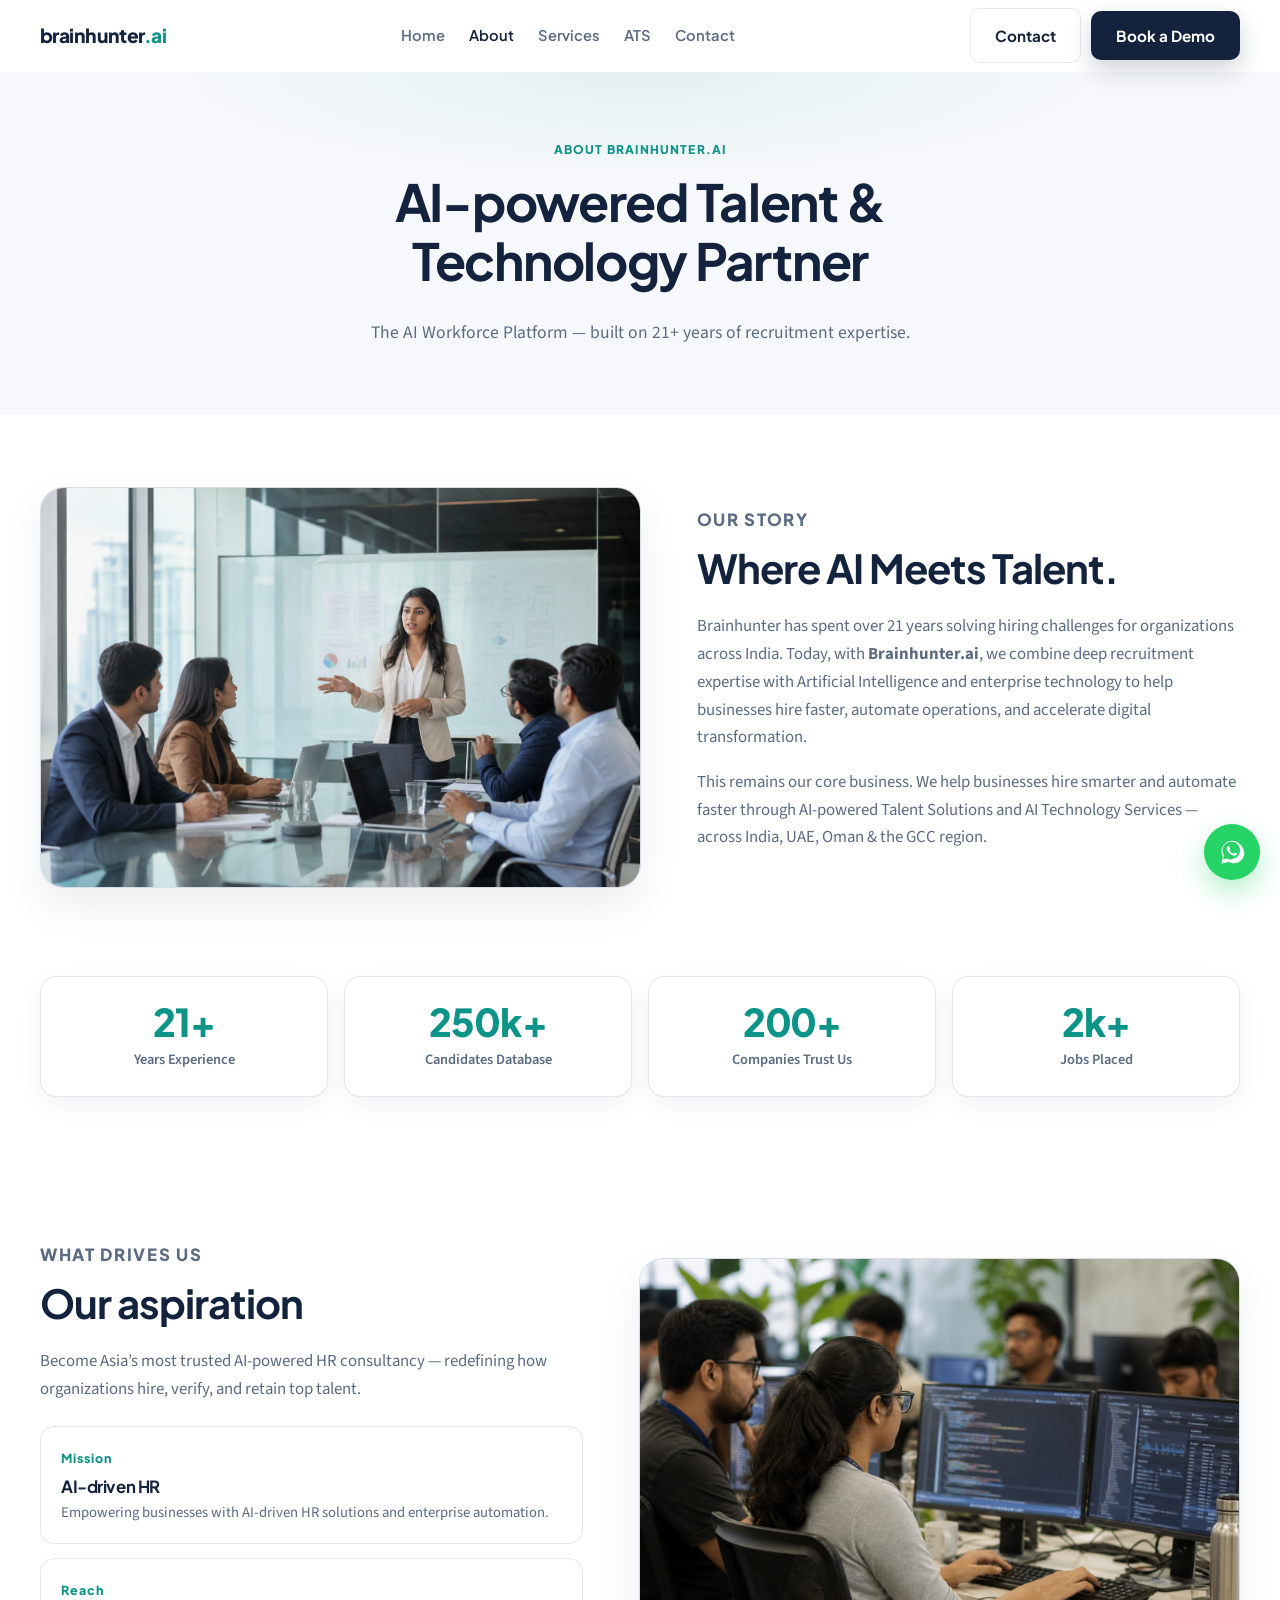
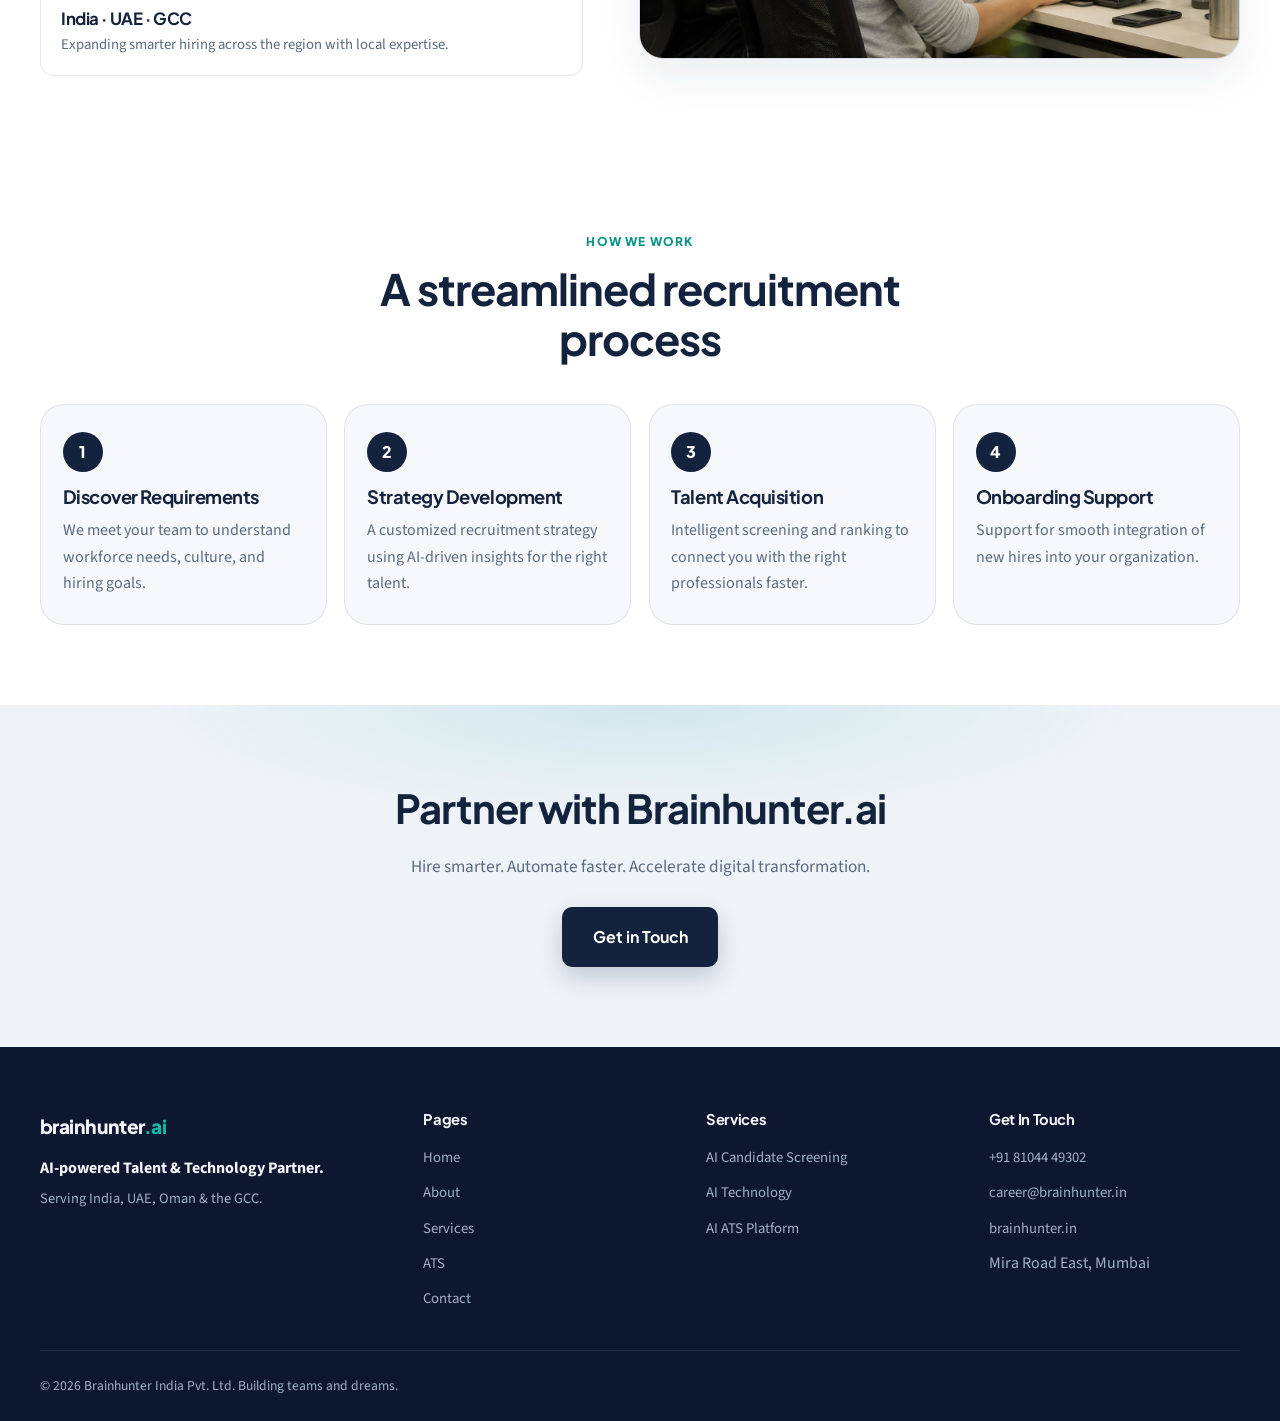
==== commit 43ea2a51: "Make site AI-focused with video hero and infra strip Replace traditional hiring offerings with AI se" ====
--- a/about.html
+++ b/about.html
@@ -116,11 +116,11 @@
     <div class="container footer-grid">
       <div class="footer-brand">
         <a class="logo" href="index.html"><span class="logo-name">brainhunter<span class="logo-dot">.ai</span></span></a>
-        <p class="footer-tag">Hire Smarter. Build Faster. Powered by AI.</p>
-        <p class="footer-desc">AI-powered Talent &amp; Technology Partner. Serving India, UAE, Oman &amp; GCC.</p>
+        <p class="footer-tag">AI-powered Talent &amp; Technology Partner.</p>
+        <p class="footer-desc">Serving India, UAE, Oman &amp; the GCC.</p>
       </div>
       <div><h4>Pages</h4><ul><li><a href="index.html">Home</a></li><li><a href="about.html">About</a></li><li><a href="services.html">Services</a></li><li><a href="ats.html">ATS</a></li><li><a href="contact.html">Contact</a></li></ul></div>
-      <div><h4>Services</h4><ul><li><a href="services.html#talent">Permanent Hiring</a></li><li><a href="services.html#technology">AI Solutions</a></li><li><a href="ats.html">AI ATS Platform</a></li></ul></div>
+      <div><h4>Services</h4><ul><li><a href="services.html#talent">AI Candidate Screening</a></li><li><a href="services.html#technology">AI Technology</a></li><li><a href="ats.html">AI ATS Platform</a></li></ul></div>
       <div><h4>Get In Touch</h4><ul><li><a href="tel:+918104449302">+91 81044 49302</a></li><li><a href="mailto:career@brainhunter.in">career@brainhunter.in</a></li><li><a href="https://www.brainhunter.in/" target="_blank" rel="noopener">brainhunter.in</a></li><li>Mira Road East, Mumbai</li></ul></div>
     </div>
     <div class="container footer-bottom"><p>© <span id="year"></span> Brainhunter India Pvt. Ltd. Building teams and dreams.</p></div>
--- a/css/styles.css
+++ b/css/styles.css
@@ -385,11 +385,42 @@
   animation: floatSoft 5.5s ease-in-out infinite;
 }
 
-.hero-visual-frame img {
+.hero-visual-frame img,
+.hero-video {
   width: 100%;
   aspect-ratio: 16 / 10;
   object-fit: cover;
   object-position: center;
+  display: block;
+}
+
+.hero-video-frame {
+  background: #0b1220;
+}
+
+.hero-video-chrome {
+  display: flex;
+  align-items: center;
+  gap: 0.4rem;
+  padding: 0.7rem 0.85rem;
+  background: linear-gradient(180deg, #f7f9fc 0%, #eef2f7 100%);
+  border-bottom: 1px solid var(--line);
+}
+
+.hero-video-chrome span {
+  width: 9px;
+  height: 9px;
+  border-radius: 50%;
+  background: #d1d9e6;
+}
+
+.hero-video-chrome span:nth-child(1) { background: #ff5f57; }
+.hero-video-chrome span:nth-child(2) { background: #febc2e; }
+.hero-video-chrome span:nth-child(3) { background: #28c840; }
+
+.hero-video-frame .hero-video {
+  aspect-ratio: 16 / 9.2;
+  background: #0b1220;
 }
 
 .hero-float-chip {
@@ -757,6 +788,93 @@
 @keyframes marquee {
   from { transform: translateX(0); }
   to { transform: translateX(-50%); }
+}
+
+/* Infrastructure & AI logo strip */
+.infra-strip {
+  padding: 1.75rem 0 2.25rem;
+  background: var(--bg);
+  border-bottom: 1px solid var(--line);
+}
+
+.infra-inner {
+  display: grid;
+  gap: 1rem;
+  text-align: center;
+}
+
+.infra-label {
+  margin: 0;
+  font-family: var(--font-display);
+  font-size: 0.78rem;
+  font-weight: 800;
+  letter-spacing: 0.12em;
+  text-transform: uppercase;
+  color: var(--muted);
+}
+
+.infra-viewport {
+  overflow: hidden;
+  mask-image: linear-gradient(90deg, transparent, #000 8%, #000 92%, transparent);
+  -webkit-mask-image: linear-gradient(90deg, transparent, #000 8%, #000 92%, transparent);
+}
+
+.infra-track {
+  display: flex;
+  width: max-content;
+  animation: infraSlide 28s linear infinite;
+}
+
+.infra-logos {
+  display: flex;
+  align-items: center;
+  gap: clamp(2rem, 5vw, 3.5rem);
+  padding-inline: clamp(1rem, 2.5vw, 1.75rem);
+}
+
+.infra-logo {
+  display: inline-flex;
+  align-items: center;
+  gap: 0.55rem;
+  font-family: var(--font-display);
+  font-weight: 800;
+  font-size: 1.05rem;
+  color: var(--navy);
+  opacity: 0.78;
+  white-space: nowrap;
+}
+
+.infra-logo i {
+  display: inline-block;
+  width: 1.15rem;
+  height: 1.15rem;
+  border-radius: 4px;
+  background: var(--navy);
+}
+
+.infra-aws i { background: #ff9900; border-radius: 3px; }
+.infra-azure i {
+  background: linear-gradient(135deg, #0078d4 0%, #50e6ff 100%);
+  clip-path: polygon(50% 0%, 100% 100%, 0% 100%);
+  border-radius: 0;
+}
+.infra-cf i { background: #f38020; border-radius: 50%; }
+.infra-openai i {
+  background: conic-gradient(from 90deg, #10a37f, #0d8f6e, #10a37f);
+  border-radius: 50%;
+}
+.infra-anthropic i { background: #1a1a1a; border-radius: 3px; }
+
+@keyframes infraSlide {
+  from { transform: translateX(0); }
+  to { transform: translateX(-50%); }
+}
+
+@media (prefers-reduced-motion: reduce) {
+  .infra-track { animation: none; }
+  .infra-viewport { mask-image: none; -webkit-mask-image: none; }
+  .infra-track { width: 100%; justify-content: center; }
+  .infra-logos:last-child { display: none; }
 }
 
 /* Showcase */
@@ -1447,7 +1565,8 @@
   }
 
   .hero-float-chip { display: none; }
-  .hero-visual-frame img { aspect-ratio: 16 / 11; }
+  .hero-visual-frame img,
+  .hero-video { aspect-ratio: 16 / 11; }
 
   .stats { padding: 0.5rem 0 3rem; }
   .stats-grid,
@@ -1503,7 +1622,7 @@
 @media (prefers-reduced-motion: reduce) {
   html { scroll-behavior: auto; }
   .reveal, .btn, .stat, .offer, .solution-card, .marquee, .whatsapp-float,
-  .hero-orbit, .hero-visual-frame, .hero-float-chip {
+  .hero-orbit, .hero-visual-frame, .hero-float-chip, .infra-track {
     transition: none !important;
     animation: none !important;
   }
